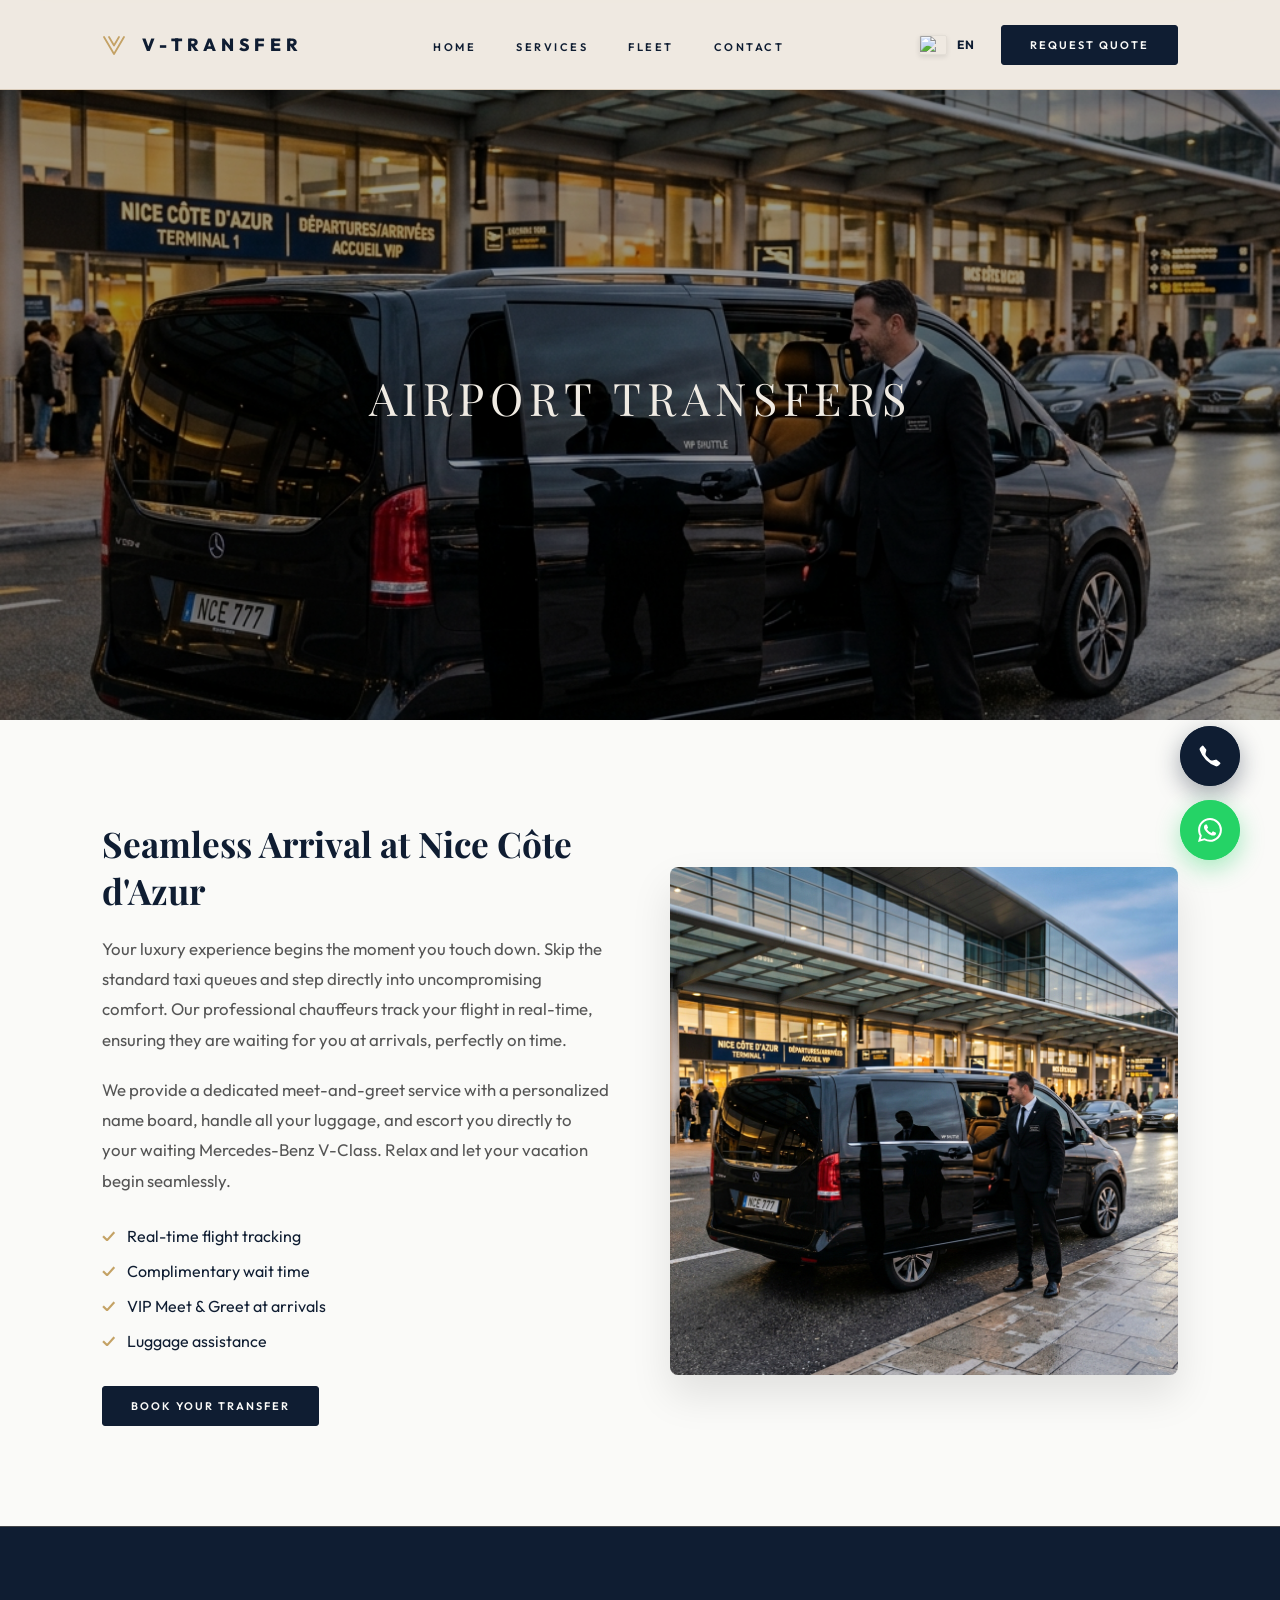
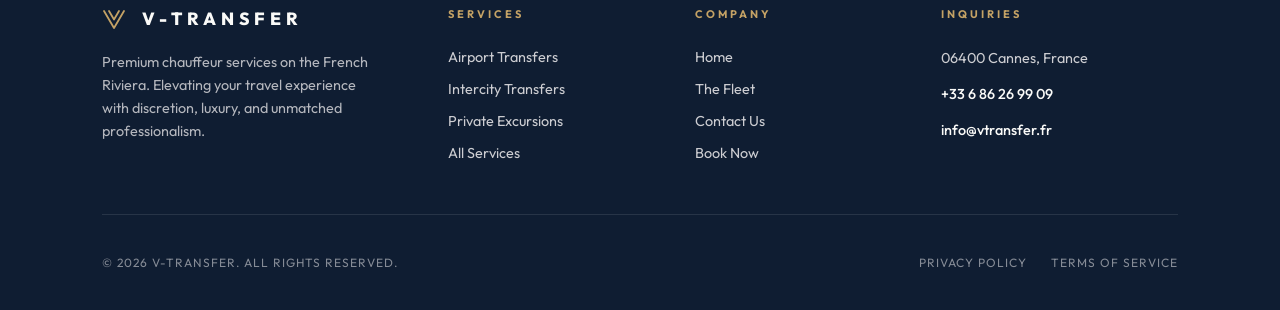
==== airport-transfers.html @ 933d46f2 "added icon" ====
<!DOCTYPE html>
<html lang="en">
<head>
  <meta charset="UTF-8">
  <meta name="viewport" content="width=device-width, initial-scale=1.0">
  <title>Transfert Aéroport Nice (NCE) | Luxury Airport Transfer – V-Transfer</title>
  <meta name="description" content="Premium airport transfer service from Nice Côte d'Azur Airport (NCE). Private chauffeur to Cannes, Monaco, Saint-Tropez, Théoule-sur-Mer. Mercedes-Benz fleet, meet & greet included.">
  <meta name="keywords" content="private chauffeur French Riviera, luxury airport transfer Nice NCE, VIP transfer Cannes, VTC Cote d'Azur, chauffeur privé Monaco, black car service Saint-Tropez, hire driver France, Nice airport taxi alternative, premium minivan transfer, Mercedes V-Class hire, E-Class chauffeur, private driver Eze, Antibes transport, Courchevel winter transfer, voyage d'affaires VTC, transfert aéroport prestige, chauffeur de direction Cap Ferrat, Russian speaking driver Nice, русскоговорящий водитель Ницца, трансфер Ницца Монако Канны, заказать трансфер лазурный берег, VIP такси">
  <link rel="canonical" href="https://www.vtransfer.fr/airport-transfers.html">
  <meta property="og:title" content="Transfert Aéroport Nice (NCE) | Luxury Airport Transfer – V-Transfer">
  <meta property="og:description" content="Premium private chauffeur from Nice Airport to Cannes, Monaco, Saint-Tropez. Meet & greet, real-time flight tracking.">
  <meta property="og:url" content="https://www.vtransfer.fr/airport-transfers.html">
  <meta property="og:type" content="website">
  <link href="https://fonts.googleapis.com/css2?family=Playfair+Display:wght@400;600&display=swap" rel="stylesheet">
  <link rel="stylesheet" href="style.css">
</head>
<body>

<header class="mainHeader">
  <a href="index.html" class="logo-link">
    <div class="logo">
            <svg class="logo-icon" width="24" height="24" viewBox="0 0 24 24" fill="none" stroke="currentColor" stroke-width="1.8" stroke-linecap="round" stroke-linejoin="round" style="margin-right: 6px;">
                <path d="M2 4 L12 21 L22 4"></path>
                <path d="M7 4 L12 12.5 L17 4"></path>
            </svg>
            V-TRANSFER
        </div>
  </a>
  <nav class="navBar">
    <ul>
      <li><a href="index.html" data-i18n="nav.home">Home</a></li>
      <li><a href="index.html#services" data-i18n="nav.services">Services</a></li>
      <li><a href="index.html#fleet" data-i18n="nav.fleet">Fleet</a></li>
      <li><a href="index.html#contact" data-i18n="nav.contact">Contact</a></li>
    </ul>
  </nav>
  <div class="requestButton">
      <div class="lang-picker">
          <div class="current-lang">
              <img src="https://flagcdn.com/w40/gb.png" class="flag-icon" id="current-flag" alt="Flag">
              <span class="current-lang-text">EN</span>
          </div>
          <div class="lang-dropdown">
              <a href="#" class="lang-option" data-lang="en">
                  <img src="https://flagcdn.com/w40/gb.png" class="flag-icon" alt="English"> English
              </a>
              <a href="#" class="lang-option" data-lang="fr">
                  <img src="https://flagcdn.com/w40/fr.png" class="flag-icon" alt="Français"> Français
              </a>
              <a href="#" class="lang-option" data-lang="ru">
                  <img src="https://flagcdn.com/w40/ru.png" class="flag-icon" alt="Русский"> Русский
              </a>
          </div>
      </div>
    <a href="request.html" class="btn-request" data-i18n="nav.request_quote">Request Call</a>
  </div>

    <!-- Hamburger Button -->
    <button class="hamburger" id="hamburger-btn" aria-label="Open menu" aria-expanded="false">
        <span></span>
        <span></span>
        <span></span>
    </button>
</header>
<!-- Mobile Navigation Overlay -->
<div class="mobile-nav-overlay" id="mobile-nav-overlay"></div>

<!-- Mobile Menu Panel -->
<div class="mobile-menu" id="mobile-menu">
    <ul>
        <li><a href="index.html" class="mobile-menu-close-on-click" data-i18n="nav.home">Home</a></li>
        <li><a href="index.html#services" class="mobile-menu-close-on-click" data-i18n="nav.services">Services</a></li>
        <li><a href="index.html#fleet" class="mobile-menu-close-on-click" data-i18n="nav.fleet">Fleet</a></li>
        <li><a href="index.html#contact" class="mobile-menu-close-on-click" data-i18n="nav.contact">Contact</a></li>
    </ul>
    <div class="mobile-menu-footer">
        <a href="request.html" class="btn-request mobile-menu-close-on-click" data-i18n="nav.request_quote">Request Quote</a>
        <div class="mobile-lang-switcher">
            <a href="#" class="mobile-lang-btn" data-lang="en">
                <img src="https://flagcdn.com/w40/gb.png" alt="EN"> EN
            </a>
            <a href="#" class="mobile-lang-btn" data-lang="fr">
                <img src="https://flagcdn.com/w40/fr.png" alt="FR"> FR
            </a>
            <a href="#" class="mobile-lang-btn" data-lang="ru">
                <img src="https://flagcdn.com/w40/ru.png" alt="RU"> RU
            </a>
        </div>
    </div>
</div>


<main>
  <section class="service-detail-hero hero-airport">
    <div class="heroContent">
      <h1 data-i18n="airport.title">Airport Transfers</h1>
    </div>
  </section>

  <section class="service-info-section">
    <div class="service-info-text">
      <h2 data-i18n="airport.h2">Seamless Arrival at Nice Côte d'Azur</h2>
      <p data-i18n="airport.p1">Your luxury experience begins the moment you touch down. Skip the standard taxi queues and step directly into uncompromising comfort. Our professional chauffeurs track your flight in real-time, ensuring they are waiting for you at arrivals, perfectly on time.</p>
      <p data-i18n="airport.p2">We provide a dedicated meet-and-greet service with a personalized name board, handle all your luggage, and escort you directly to your waiting Mercedes-Benz V-Class. Relax and let your vacation begin seamlessly.</p>
      
      <ul class="service-info-features">
        <li data-i18n="airport.f1">Real-time flight tracking</li>
        <li data-i18n="airport.f2">Complimentary wait time</li>
        <li data-i18n="airport.f3">VIP Meet & Greet at arrivals</li>
        <li data-i18n="airport.f4">Luggage assistance</li>
      </ul>
      <br>
      <a href="request.html" class="btn-request" data-i18n="airport.btn">Book Your Transfer</a>
    </div>
    <div class="service-info-image">
      <img src="images/airport_transfer.png" alt="VIP Airport Transfer Service">
    </div>
  </section>
</main>

<footer class="global-footer">
    <div class="footer-container">
        <div class="footer-brand">
            <div class="logo">
            <svg class="logo-icon" width="24" height="24" viewBox="0 0 24 24" fill="none" stroke="currentColor" stroke-width="1.8" stroke-linecap="round" stroke-linejoin="round" style="margin-right: 6px;">
                <path d="M2 4 L12 21 L22 4"></path>
                <path d="M7 4 L12 12.5 L17 4"></path>
            </svg>
            V-TRANSFER
        </div>
            <p data-i18n="footer.brand_desc">Premium chauffeur services on the French Riviera. Elevating your travel experience with discretion, luxury, and unmatched professionalism.</p>
        </div>

        <div class="footer-links">
            <h4 class="footer-heading" data-i18n="footer.services">Services</h4>
            <ul>
                <li><a href="airport-transfers.html" data-i18n="footer.airport_transfers">Airport Transfers</a></li>
                <li><a href="intercity-transfers.html" data-i18n="footer.intercity_transfers">Intercity Transfers</a></li>
                <li><a href="private-excursions.html" data-i18n="footer.private_excursions">Private Excursions</a></li>
                <li><a href="services.html" data-i18n="footer.all_services">All Services</a></li>
            </ul>
        </div>

        <div class="footer-links">
            <h4 class="footer-heading" data-i18n="footer.company">Company</h4>
            <ul>
                <li><a href="index.html" data-i18n="nav.home">Home</a></li>
                <li><a href="index.html#fleet" data-i18n="footer.the_fleet">The Fleet</a></li>
                <li><a href="contact.html" data-i18n="footer.contact_us">Contact Us</a></li>
                <li><a href="request.html" data-i18n="footer.book_now">Book Now</a></li>
            </ul>
        </div>

        <div class="footer-contact-info">
            <h4 class="footer-heading" data-i18n="footer.inquiries">Inquiries</h4>
            <p>06400 Cannes, France</p>
            <p><a href="tel:+33686269909">+33 6 86 26 99 09</a></p>
            <p><a href="mailto:info@vtransfer.fr">info@vtransfer.fr</a></p>
        </div>
    </div>

    <div class="footer-bottom">
        <div class="copyright">
            &copy; 2026 V-TRANSFER. <span data-i18n="footer.rights">All rights reserved.</span>
        </div>
        <div class="legal-links">
            <a href="privacy.html" data-i18n="footer.privacy">Privacy Policy</a>
            <a href="terms.html" data-i18n="footer.terms">Terms of Service</a>
        </div>
    </div>
</footer>

<script src="translations.js"></script>
<script src="i18n.js"></script>

<!-- Floating buttons group -->
<div class="float-btn-group">
    <a href="tel:+33686269909" class="call-float float-btn" aria-label="Call Now">
        <span class="float-btn-icon">
            <svg xmlns="http://www.w3.org/2000/svg" viewBox="0 0 16 16" width="26" height="26" fill="white"><path d="M3.654 1.328a.678.678 0 0 0-1.015-.063L1.605 2.3c-.483.484-.661 1.169-.45 1.77a17.6 17.6 0 0 0 4.168 6.608 17.6 17.6 0 0 0 6.608 4.168c.601.211 1.286.033 1.77-.45l1.034-1.034a.678.678 0 0 0-.063-1.015l-2.307-1.794a.68.68 0 0 0-.58-.122l-2.19.547a1.75 1.75 0 0 1-1.657-.459L5.482 8.062a1.75 1.75 0 0 1-.46-1.657l.548-2.19a.68.68 0 0 0-.122-.58z"/></svg>
        </span>
        <span class="float-btn-label">Call Now</span>
    </a>
    <a href="https://wa.me/33686269909?text=Hello,%20I'm%20interested%20in%20a%20transfer." class="whatsapp-float float-btn" target="_blank" rel="noopener noreferrer">
        <span class="float-btn-icon">
            <svg xmlns="http://www.w3.org/2000/svg" viewBox="0 0 16 16" class="whatsapp-icon" style="fill: #ffffff; stroke: none !important; border: none !important;">
                <path d="M13.601 2.326A7.85 7.85 0 0 0 7.994 0C3.627 0 .068 3.558.064 7.926c0 1.399.366 2.76 1.057 3.965L0 16l4.204-1.102a7.9 7.9 0 0 0 3.79.965h.004c4.368 0 7.926-3.558 7.93-7.93A7.9 7.9 0 0 0 13.6 2.326zM7.994 14.521a6.6 6.6 0 0 1-3.356-.92l-.24-.144-2.494.654.666-2.433-.156-.251a6.56 6.56 0 0 1-1.007-3.505c0-3.626 2.957-6.584 6.591-6.584a6.56 6.56 0 0 1 4.66 1.931 6.56 6.56 0 0 1 1.928 4.66c-.004 3.639-2.961 6.592-6.592 6.592m3.615-4.934c-.197-.099-1.17-.578-1.353-.646-.182-.065-.315-.099-.445.099-.133.197-.513.646-.627.775-.114.133-.232.148-.43.05-.197-.1-.836-.308-1.592-.985-.59-.525-.985-1.175-1.103-1.372-.114-.198-.011-.304.088-.403.087-.088.197-.232.296-.346.1-.114.133-.198.198-.33.065-.134.034-.248-.015-.347-.05-.099-.445-1.076-.612-1.47-.16-.389-.323-.335-.445-.34-.114-.007-.247-.007-.38-.007a.73.73 0 0 0-.529.247c-.182.198-.691.677-.691 1.654s.71 1.916.81 2.049c.098.133 1.394 2.132 3.383 2.992.47.205.84.326 1.129.418.475.152.904.129 1.246.08.38-.058 1.171-.48 1.338-.943.164-.464.164-.86.114-.943-.049-.084-.182-.133-.38-.232"/>
            </svg>
        </span>
        <span class="float-btn-label">WhatsApp</span>
    </a>
</div>

<script src="burger.js"></script>
</body>
</html>
---- style.css ----
@import url('https://fonts.googleapis.com/css2?family=Outfit:wght@300;400;500;600;700&display=swap');

:root {
    --riviera-white: #FAFAF8;
    --sea-navy: #0F1D32;
    --champagne-bronze: #C4A265;
    --yacht-cream: #F0EBE3;
    --soft-gray: #6B7280;
    --transition-premium: 0.8s cubic-bezier(0.165, 0.84, 0.44, 1);
    --transition-fast: 0.3s ease;
}

* {
    box-sizing: border-box;
    margin: 0;
    padding: 0;
}

body {
    font-family: 'Outfit', -apple-system, BlinkMacSystemFont, 'Segoe UI', sans-serif;
    background-color: var(--riviera-white);
    color: var(--sea-navy);
    -webkit-font-smoothing: antialiased;
    -moz-osx-font-smoothing: grayscale;
}

/* --- HEADER & NAVBAR --- */
.mainHeader {
    display: flex;
    justify-content: space-between;
    align-items: center;
    padding: 0 8%;
    height: 90px;
    background-color: rgba(239, 233, 224, 0.97);
    backdrop-filter: blur(12px);
    -webkit-backdrop-filter: blur(12px);

    position: sticky;
    top: 0;
    z-index: 1001;
    box-shadow: 0 10px 30px rgba(0, 0, 0, 0.05);
    border-bottom: 1px solid rgba(188, 163, 127, 0.4);
    transition: box-shadow 0.3s ease;
}

.logo-link {
    text-decoration: none;
    transition: var(--transition-premium);
}

.logo {
    display: flex;
    align-items: center;
    gap: 10px;
    font-size: 1.1rem;
    font-weight: 800;
    color: var(--sea-navy);
    letter-spacing: 5px;
    text-transform: uppercase;
    transition: all 0.3s ease;
}

.logo-icon {
    color: var(--champagne-bronze);
    transition: transform 0.4s cubic-bezier(0.165, 0.84, 0.44, 1);
}

.logo-link:hover .logo {
    color: var(--champagne-bronze);
    cursor: pointer;
}

.logo-link:hover .logo-icon {
    transform: scale(1.1) rotate(5deg);
}

.logo-link:active .logo {
    transform: scale(0.98);
}

.navBar ul {
    display: flex;
    list-style: none;
    gap: 40px;
}

.navBar a {
    text-decoration: none;
    color: var(--sea-navy);
    font-size: 11px;
    font-weight: 600;
    text-transform: uppercase;
    letter-spacing: 2.5px;
    position: relative;
    padding-bottom: 5px;
    transition: color 0.3s ease;
}

.navBar a::after {
    content: '';
    position: absolute;
    width: 0;
    height: 1px;
    bottom: 0;
    left: 0;
    background-color: var(--champagne-bronze);
    transition: width 0.4s cubic-bezier(0.165, 0.84, 0.44, 1);
}

.navBar a:hover::after,
.navBar a.active::after {
    width: 100%;
}

.navBar a:hover,
.navBar a.active {
    color: var(--champagne-bronze);
}

.requestButton {
    display: flex;
    align-items: center;
    gap: 20px;
}

/* --- LANGUAGE PICKER --- */
.lang-picker {
    position: relative;
    cursor: pointer;
    display: flex;
    align-items: center;
    padding: 0 5px;
    height: 100%;
}

.current-lang {
    display: flex;
    align-items: center;
    gap: 10px;
    font-size: 12px;
    font-weight: 700;
    letter-spacing: 1.5px;
    color: var(--sea-navy);
    text-transform: uppercase;
}

.flag-icon {
    width: 28px;
    height: 20px;
    border-radius: 2px;
    object-fit: cover;
    box-shadow: 0 2px 5px rgba(0,0,0,0.1);
    border: 1px solid rgba(0,0,0,0.05);
}

.lang-dropdown {
    position: absolute;
    top: 100%;
    left: 50%;
    transform: translateX(-50%) translateY(10px);
    background-color: var(--riviera-white);
    border: 1px solid rgba(188, 163, 127, 0.2);
    box-shadow: 0 15px 35px rgba(0,0,0,0.1);
    border-radius: 4px;
    padding: 8px 0;
    opacity: 0;
    visibility: hidden;
    transition: all 0.4s cubic-bezier(0.165, 0.84, 0.44, 1);
    min-width: 120px;
    z-index: 1000;
}

.lang-picker:hover .lang-dropdown {
    opacity: 1;
    visibility: visible;
    transform: translateX(-50%) translateY(0);
}

.lang-option {
    display: flex !important;
    align-items: center !important;
    gap: 10px !important;
    padding: 10px 20px !important;
    color: var(--sea-navy) !important;
    font-size: 11px !important;
    font-weight: 600 !important;
    text-decoration: none;
    letter-spacing: 1px;
    transition: all 0.3s ease;
    text-align: left !important;
}

.lang-option::after {
    display: none !important;
}

.lang-option:hover {
    background-color: rgba(188, 163, 127, 0.1);
    color: var(--champagne-bronze) !important;
}

.lang-option.active {
    color: var(--champagne-bronze) !important;
    background-color: rgba(188, 163, 127, 0.05);
}

/* --- BUTTONS --- */
.btn-request {
    display: inline-block;
    background-color: var(--sea-navy);
    color: var(--riviera-white);
    padding: 12px 28px;
    text-decoration: none;
    font-size: 11px;
    letter-spacing: 2px;
    text-transform: uppercase;
    font-weight: 600;
    border: 1px solid var(--sea-navy);
    position: relative;
    z-index: 1;
    transition: all 0.4s ease;
    border-radius: 3px;
}

.btn-request:hover {
    background-color: var(--champagne-bronze);
    border-color: var(--champagne-bronze);
    color: #FFFFFF;
    transform: translateY(-2px);
    box-shadow: 0 8px 20px rgba(188, 163, 127, 0.25);
}

/* --- HERO SECTION --- */
.heroSection {
    position: relative;
    height: 85vh;
    display: flex;
    justify-content: center;
    align-items: center;
    overflow: hidden;
    background-color: #000;
}

.heroSection::before {
    content: "";
    position: absolute;
    top: 0; left: 0; right: 0; bottom: 0;
    background: linear-gradient(rgba(22, 34, 56, 0.4), rgba(0, 0, 0, 0.4)), url('images/s-class.webp');
    background-size: cover;
    background-position: center;
    transform: scale(1.05); /* Slight scale to allow hover shrink/grow */
    z-index: 1;
    transition: transform var(--transition-premium);
}

.heroSection:hover::before {
    filter: blur(0px);
    transform: scale(1.01);
}

.heroContent {
    position: relative;
    z-index: 2;
    color: white;
    text-align: center;
}

.heroContent h1 {
    font-family: 'Playfair Display', serif;
    font-size: 3.2rem;
    font-weight: 400;
    letter-spacing: 8px;
    text-transform: uppercase;
    margin-bottom: 20px;
    color: var(--yacht-cream);
    text-shadow: 0 4px 20px rgba(0, 0, 0, 0.4);
}

.heroContent p {
    font-size: 13px;
    letter-spacing: 6px;
    text-transform: uppercase;
    margin-bottom: 40px;
    color: rgba(255, 255, 255, 0.9);
    text-shadow: 0 2px 10px rgba(0, 0, 0, 0.3);
}

.cta-button {
    background-color: rgba(255, 255, 255, 0.1);
    backdrop-filter: blur(10px);
    -webkit-backdrop-filter: blur(10px);
    color: white;
    padding: 18px 50px;
    font-size: 12px;
    font-weight: 600;
    text-transform: uppercase;
    letter-spacing: 3px;
    border: 1px solid rgba(255, 255, 255, 0.4);
    border-radius: 3px;
    cursor: pointer;
    transition: all 0.4s ease;
}

.cta-button:hover {
    background-color: var(--champagne-bronze);
    border-color: var(--champagne-bronze);
    color: #FFFFFF;
    transform: translateY(-3px);
    backdrop-filter: blur(0px);
    box-shadow: 0 10px 25px rgba(0, 0, 0, 0.2);
}

/* --- WHY CHOOSE US (CARDS) --- */
.why-choose-us {
    max-width: 1200px;
    margin: 90px auto;
    padding: 0 20px;
}

.features-container {
    display: flex;
    justify-content: space-between;
    gap: 35px;
}

.feature-card {
    background-color: #ffffff;
    border-radius: 6px;
    overflow: hidden;
    box-shadow: 0 15px 35px rgba(0, 0, 0, 0.04);
    flex: 1;
    transition: transform 0.4s ease, box-shadow 0.4s ease;
}

.feature-card:hover {
    transform: translateY(-8px);
    box-shadow: 0 20px 40px rgba(0, 0, 0, 0.08);
}

.feature-image {
    width: 100%;
    height: 260px;
    object-fit: cover;
    display: block;
}

.feature-content {
    padding: 35px 30px;
}

.feature-content h3 {
    /* Reverted to strict minimal sans-serif */
    font-size: 1.3rem;
    font-weight: 700;
    color: var(--sea-navy);
    margin-bottom: 8px;
}

.feature-content h4 {
    /* Reverted to a simple, quiet italic */
    font-size: 0.95rem;
    font-weight: 400;
    color: var(--champagne-bronze);
    margin-bottom: 18px;
    font-style: italic;
}

.feature-content p {
    font-size: 0.95rem;
    line-height: 1.7;
    color: #555;
}

/* --- RIVIERA CONCIERGE BANNER --- */
.cta-banner {
    background-color: var(--sea-navy);
    color: #fff;
    padding: 110px 20px;
    text-align: center;
    border-top: 2px solid var(--champagne-bronze);
}

.cta-content {
    max-width: 800px;
    margin: 0 auto;
}

.cta-content h2 {
    font-family: 'Playfair Display', serif; /* Kept serif ONLY for this banner */
    font-size: 2.8rem;
    font-weight: 400;
    letter-spacing: 2px;
    margin-bottom: 20px;
    color: var(--yacht-cream);
}

.cta-content p {
    font-size: 1.1rem;
    line-height: 1.8;
    color: rgba(239, 233, 224, 0.7);
    margin-bottom: 45px;
}

.banner-btn {
    display: inline-block;
    background-color: transparent;
    color: var(--yacht-cream);
    padding: 16px 45px;
    font-size: 12px;
    font-weight: 600;
    text-transform: uppercase;
    letter-spacing: 3px;
    border: 1px solid var(--champagne-bronze);
    border-radius: 3px;
    cursor: pointer;
    text-decoration: none;
    transition: all var(--transition-premium);
}

.banner-btn:hover {
    background-color: var(--champagne-bronze);
    color: #FFFFFF;
    transform: translateY(-3px);
    box-shadow: 0 10px 25px rgba(0,0,0,0.4);
}

/* --- HAMBURGER BUTTON --- */
.hamburger {
    display: none;
    flex-direction: column;
    justify-content: center;
    align-items: center;
    width: 44px;
    height: 44px;
    cursor: pointer;
    background: none;
    border: none;
    padding: 8px;
    gap: 5px;
    border-radius: 4px;
    transition: background 0.2s ease;
    z-index: 1001;
    flex-shrink: 0;
}

.hamburger:hover {
    background: rgba(188, 163, 127, 0.1);
}

.hamburger span {
    display: block;
    width: 22px;
    height: 2px;
    background-color: var(--sea-navy);
    border-radius: 2px;
    transition: all 0.35s cubic-bezier(0.165, 0.84, 0.44, 1);
    transform-origin: center;
}

/* Animated X when open */
.hamburger.open span:nth-child(1) {
    transform: translateY(7px) rotate(45deg);
}
.hamburger.open span:nth-child(2) {
    opacity: 0;
    transform: scaleX(0);
}
.hamburger.open span:nth-child(3) {
    transform: translateY(-7px) rotate(-45deg);
}

/* --- MOBILE NAV OVERLAY --- */
.mobile-nav-overlay {
    display: none;
    position: fixed;
    inset: 0;
    background: rgba(22, 34, 56, 0.45);
    backdrop-filter: blur(2px);
    z-index: 999;
    opacity: 0;
    transition: opacity 0.3s ease;
}
.mobile-nav-overlay.open {
    opacity: 1;
}

/* --- MOBILE MENU PANEL --- */
.mobile-menu {
    position: fixed;
    top: 0;
    left: 0;
    right: 0;
    background: rgba(239, 233, 224, 0.98);
    backdrop-filter: blur(20px);
    -webkit-backdrop-filter: blur(20px);
    z-index: 1000;
    padding: 100px 8% 50px;
    transform: translateY(-100%);
    transition: transform 0.45s cubic-bezier(0.165, 0.84, 0.44, 1);
    box-shadow: 0 20px 50px rgba(0,0,0,0.12);
    border-bottom: 1px solid rgba(188, 163, 127, 0.4);
}

.mobile-menu.open {
    transform: translateY(0);
}

.mobile-menu ul {
    list-style: none;
    display: flex;
    flex-direction: column;
    gap: 0;
    margin-bottom: 40px;
}

.mobile-menu ul li a {
    display: block;
    padding: 16px 0;
    font-size: 13px;
    font-weight: 700;
    color: var(--sea-navy);
    text-decoration: none;
    letter-spacing: 3px;
    text-transform: uppercase;
    border-bottom: 1px solid rgba(188, 163, 127, 0.2);
    transition: color 0.3s ease, padding-left 0.3s ease;
}

.mobile-menu ul li:first-child a {
    border-top: 1px solid rgba(188, 163, 127, 0.2);
}

.mobile-menu ul li a:hover {
    color: var(--champagne-bronze);
    padding-left: 8px;
}

.mobile-menu-footer {
    display: flex;
    flex-direction: column;
    gap: 20px;
    align-items: flex-start;
}

.mobile-menu-footer .btn-request {
    width: 100%;
    text-align: center;
    padding: 16px 28px;
    font-size: 12px;
}

.mobile-lang-switcher {
    display: flex;
    gap: 8px;
    align-items: center;
}

.mobile-lang-btn {
    display: flex;
    align-items: center;
    gap: 8px;
    padding: 8px 14px;
    border: 1px solid rgba(188, 163, 127, 0.3);
    border-radius: 3px;
    background: transparent;
    cursor: pointer;
    font-size: 11px;
    font-weight: 700;
    letter-spacing: 1.5px;
    color: var(--sea-navy);
    text-transform: uppercase;
    transition: all 0.3s ease;
    text-decoration: none;
}

.mobile-lang-btn:hover,
.mobile-lang-btn.active {
    background: var(--sea-navy);
    color: var(--riviera-white);
    border-color: var(--sea-navy);
}

.mobile-lang-btn img {
    width: 20px;
    height: 14px;
    border-radius: 2px;
    object-fit: cover;
}

/* --- MOBILE RESPONSIVENESS --- */
@media (max-width: 900px) {
    .mainHeader {
        flex-direction: row;
        justify-content: space-between;
        height: 72px;
        padding: 0 5%;
        gap: 0;
        position: sticky;
        top: 0;
        z-index: 1001;
    }

    .navBar {
        display: none;
    }

    .requestButton {
        display: none;
    }

    .hamburger {
        display: flex;
    }

    .mobile-nav-overlay {
        display: block;
    }

    .features-container {
        flex-direction: column;
    }

    .heroSection {
        height: 70vh;
    }

    .heroContent h1 {
        font-size: 2rem;
        letter-spacing: 4px;
        margin-bottom: 12px;
    }

    .heroContent p {
        font-size: 11px;
        letter-spacing: 3px;
    }

    .service-info-section {
        grid-template-columns: 1fr;
        padding: 50px 5%;
        gap: 30px;
    }

    .service-info-image {
        order: -1;
    }
    
    .fleet-section {
        padding: 60px 5%;
    }

    .fleet-grid {
        grid-template-columns: 1fr;
    }

    .why-choose-us {
        margin: 50px auto;
        padding: 0 15px;
    }

    .services-hero {
        padding: 80px 5% 40px;
    }
    
    .services-grid {
        grid-template-columns: 1fr;
        margin: 40px auto 60px;
    }
    
    .cta-banner {
        padding: 60px 5%;
    }

    .cta-content {
        max-width: 100%;
    }

    .service-detail-hero {
        height: 45vh;
        min-height: 260px;
    }
}

@media (max-width: 480px) {
    .heroContent h1 {
        font-size: 1.6rem;
        letter-spacing: 3px;
    }

    .mobile-menu {
        padding: 90px 6% 50px;
    }
}



/* --- REQUEST PAGE STYLES --- */
.request-container {
    max-width: 800px;
    margin: 80px auto;
    padding: 60px;
    background: #fff;
    border-radius: 8px;
    box-shadow: 0 20px 50px rgba(0,0,0,0.05);
    border: 1px solid rgba(188, 163, 127, 0.2);
}

.request-container h1 {
    font-family: 'Playfair Display', serif;
    font-size: 2.8rem;
    color: var(--sea-navy);
    margin-bottom: 10px;
    text-align: center;
}

.request-container p {
    text-align: center;
    color: #666;
    margin-bottom: 40px;
    letter-spacing: 1px;
}

.booking-form {
    display: grid;
    grid-template-columns: 1fr 1fr;
    gap: 25px;
}

.form-group {
    display: flex;
    flex-direction: column;
}

.form-group.full-width {
    grid-column: span 2;
}

.form-group label {
    font-size: 11px;
    text-transform: uppercase;
    letter-spacing: 2px;
    font-weight: 700;
    margin-bottom: 8px;
    color: var(--champagne-bronze);
}

.form-group input {
    padding: 15px;
    border: 1px solid #ddd;
    background-color: var(--riviera-white);
    border-radius: 4px;
    font-family: inherit;
    transition: border-color 0.3s ease;
}

.form-group input:focus {
    outline: none;
    border-color: var(--champagne-bronze);
}

.btn-submit {
    grid-column: span 2;
    background-color: var(--sea-navy);
    color: white;
    padding: 18px;
    border: none;
    text-transform: uppercase;
    letter-spacing: 3px;
    font-weight: 600;
    cursor: pointer;
    transition: all 0.4s ease;
    margin-top: 10px;
}

.btn-submit:hover {
    background-color: var(--champagne-bronze);
    transform: translateY(-2px);
}

@media (max-width: 768px) {
    .booking-form { grid-template-columns: 1fr; }
    .form-group.full-width { grid-column: span 1; }
    .btn-submit { grid-column: span 1; }
    .request-container { padding: 30px; margin: 40px 20px; }
}

/* --- FOOTER STYLES --- */
.global-footer {
    background-color: var(--sea-navy);
    color: var(--riviera-white);
    padding: 80px 8% 40px;
    border-top: 1px solid rgba(188, 163, 127, 0.3);
}

.footer-container {
    display: grid;
    grid-template-columns: 1.5fr 1fr 1fr 1.2fr;
    gap: 50px;
    margin-bottom: 40px;
    align-items: stretch;
}

.footer-brand .logo {
    color: var(--riviera-white);
    margin-bottom: 20px;
    display: flex;
}

.footer-brand p {
    font-size: 0.9rem;
    line-height: 1.6;
    color: rgba(252, 250, 250, 0.7);
    max-width: 280px;
}

.footer-heading {
    font-size: 11px;
    text-transform: uppercase;
    letter-spacing: 3px;
    color: var(--champagne-bronze);
    margin-bottom: 25px;
    font-weight: 700;
}

.footer-links ul {
    list-style: none;
}

.footer-links ul li {
    margin-bottom: 12px;
}

.footer-links ul li a {
    color: rgba(252, 250, 250, 0.8);
    text-decoration: none;
    font-size: 0.9rem;
    transition: color 0.3s ease;
}

.footer-links ul li a:hover {
    color: var(--champagne-bronze);
}

.footer-contact-info p {
    font-size: 0.9rem;
    line-height: 1.8;
    color: rgba(252, 250, 250, 0.8);
    margin-bottom: 10px;
}

.footer-contact-info a {
    color: var(--riviera-white);
    text-decoration: none;
    font-weight: 500;
}

.footer-bottom {
    padding-top: 40px;
    border-top: 1px solid rgba(252, 250, 250, 0.1);
    display: flex;
    justify-content: space-between;
    align-items: center;
    font-size: 0.75rem;
    color: rgba(252, 250, 250, 0.5);
    letter-spacing: 1px;
    text-transform: uppercase;
}

.legal-links a {
    color: rgba(252, 250, 250, 0.5);
    text-decoration: none;
    margin-left: 20px;
    transition: color 0.3s ease;
}

.legal-links a:hover {
    color: var(--champagne-bronze);
}

/* Responsive Footer */
@media (max-width: 1024px) {
    .footer-container {
        grid-template-columns: 1fr 1fr;
    }
}

@media (max-width: 600px) {
    .footer-container {
        grid-template-columns: 1fr;
        gap: 40px;
    }
    .footer-bottom {
        flex-direction: column;
        gap: 20px;
        text-align: center;
    }
    .legal-links a {
        margin: 0 10px;
    }
}

/* --- SERVICES PAGE SPECIFIC --- */

.services-hero {
    padding: 100px 8% 60px;
    text-align: center;
    background-color: var(--yacht-cream);
}

.services-hero h1 {
    font-family: 'Playfair Display', serif;
    font-size: 3rem;
    color: var(--sea-navy);
    margin-bottom: 20px;
}

.service-subtitle {
    letter-spacing: 3px;
    text-transform: uppercase;
    font-size: 11px;
    color: var(--champagne-bronze);
    font-weight: 700;
}

.services-grid {
    max-width: 1200px;
    margin: 60px auto 100px;
    padding: 0 20px;
    display: grid;
    grid-template-columns: repeat(auto-fit, minmax(300px, 1fr));
    gap: 40px;
}

.service-type-card {
    background: #fff;
    padding: 40px;
    border-radius: 4px;
    border-bottom: 3px solid var(--champagne-bronze);
    box-shadow: 0 10px 30px rgba(0,0,0,0.05);
    transition: transform 0.3s ease;
}

.service-type-card:hover {
    transform: translateY(-5px);
}

.service-type-card h3 {
    font-size: 1.2rem;
    letter-spacing: 2px;
    text-transform: uppercase;
    margin-bottom: 15px;
    color: var(--sea-navy);
}

.service-type-card p {
    font-size: 0.95rem;
    color: #666;
    line-height: 1.6;
    margin-bottom: 25px;
}

.service-type-card .banner-btn {
    color: var(--sea-navy);
    border-color: var(--sea-navy);
    padding: 12px 25px;
    font-size: 10px;
}
.service-type-card .banner-btn:hover {
    color: #fff;
}

/* --- FLEET SECTION --- */
.fleet-section {
    padding: 100px 8%;
    background-color: var(--yacht-cream);
    text-align: center;
}

.fleet-section h2 {
    font-family: 'Playfair Display', serif;
    font-size: 2.6rem;
    color: var(--sea-navy);
    margin-bottom: 15px;
    letter-spacing: 4px;
    text-transform: uppercase;
}

.fleet-section > p {
    color: #666;
    font-size: 1.1rem;
    max-width: 600px;
    margin: 0 auto 60px;
}

.fleet-grid {
    display: grid;
    grid-template-columns: repeat(3, 1fr);
    gap: 40px;
}

.fleet-card {
    background: #fff;
    border-radius: 6px;
    overflow: hidden;
    box-shadow: 0 15px 40px rgba(0,0,0,0.06);
    text-align: left;
    transition: transform var(--transition-premium);
}

.fleet-card:hover {
    transform: translateY(-8px);
}

.fleet-image {
    width: 100%;
    height: 250px;
    object-fit: cover;
}

.fleet-card-content {
    padding: 30px;
}

.fleet-card h3 {
    font-size: 1.3rem;
    color: var(--sea-navy);
    margin-bottom: 10px;
    text-transform: uppercase;
    letter-spacing: 2px;
}

.fleet-card p {
    font-size: 0.95rem;
    color: #555;
    line-height: 1.6;
    margin-bottom: 25px;
}

.fleet-card .banner-btn {
    color: var(--sea-navy);
    border-color: var(--sea-navy);
    padding: 10px 20px;
    font-size: 10px;
}

.fleet-card .banner-btn:hover {
    color: #fff;
    background-color: var(--champagne-bronze);
    border-color: var(--champagne-bronze);
}

@media (max-width: 900px) {
    .fleet-grid {
        grid-template-columns: 1fr;
    }
}

/* --- PREMIUM SERVICE PAGES --- */
.service-detail-hero {
    position: relative;
    height: 70vh;
    display: flex;
    align-items: center;
    justify-content: center;
    background-color: #000;
    overflow: hidden;
}

.service-detail-hero::before {
    content: "";
    position: absolute;
    top: 0; left: 0; right: 0; bottom: 0;
    background-size: cover;
    background-position: center;
    opacity: 0.6;
    z-index: 1;
}

.hero-airport::before { background-image: url('images/airport_transfer.png'); }
.hero-intercity::before { background-image: url('images/intercity_transfer.png'); }
.hero-excursion::before { background-image: url('images/private_excursion.png'); }

.service-detail-hero .heroContent {
    z-index: 2;
    text-align: center;
}

.service-detail-hero h1 {
    font-family: 'Playfair Display', serif;
    font-size: 2.8rem;
    color: var(--yacht-cream);
    letter-spacing: 6px;
    text-transform: uppercase;
    text-shadow: 0 4px 25px rgba(0,0,0,0.4);
    margin-bottom: 15px;
}

.service-info-section {
    padding: 100px 8%;
    display: grid;
    grid-template-columns: 1fr 1fr;
    gap: 60px;
    align-items: center;
}

.service-info-text h2 {
    font-family: 'Playfair Display', serif;
    font-size: 2.2rem;
    color: var(--sea-navy);
    margin-bottom: 20px;
}

.service-info-text p {
    font-size: 1.05rem;
    line-height: 1.8;
    color: #555;
    margin-bottom: 20px;
}

.service-info-features {
    list-style: none;
    margin-top: 30px;
}

.service-info-features li {
    font-size: 1rem;
    color: var(--sea-navy);
    margin-bottom: 15px;
    position: relative;
    padding-left: 25px;
}

.service-info-features li::before {
    content: "✓";
    position: absolute;
    left: 0;
    color: var(--champagne-bronze);
    font-weight: bold;
}

.service-info-image img {
    border-radius: 8px;
    width: 100%;
    box-shadow: 0 20px 40px rgba(0,0,0,0.1);
}

@media (max-width: 900px) {
    .service-info-section {
        grid-template-columns: 1fr;
    }
}

/* --- PRICING TABLE --- */

.pricing-section {
    background-color: var(--riviera-white);
    padding: 100px 8%;
}

.section-title h2 {
    font-family: 'Playfair Display', serif;
    font-size: 2.5rem;
    text-align: center;
    margin-bottom: 60px;
    color: var(--sea-navy);
}

.table-container {
    max-width: 1000px;
    margin: 0 auto;
    overflow-x: auto;
    background: #fff;
    padding: 20px;
    border-radius: 8px;
    box-shadow: 0 20px 50px rgba(0,0,0,0.03);
}

.pricing-table {
    width: 100%;
    border-collapse: collapse;
}

.pricing-table th {
    background-color: var(--sea-navy);
    color: #fff;
    text-align: left;
    padding: 18px;
    text-transform: uppercase;
    letter-spacing: 1px;
    font-size: 0.8rem;
}

.pricing-table td {
    padding: 15px 18px;
    border-bottom: 1px solid #eee;
    color: #444;
}

.text-right { text-align: right !important; }

.price-col {
    font-weight: 600;
    color: var(--sea-navy);
    text-align: right;
}

.extra-notes {
    max-width: 1000px;
    margin: 40px auto 0;
    font-size: 0.85rem;
    color: #888;
    line-height: 1.8;
}

.footer-contact {
    text-align: center;
    padding: 80px 20px;
    background: var(--sea-navy);
    color: #fff;
}

.footer-contact h3 {
    font-family: 'Playfair Display', serif;
    font-size: 2rem;
    margin-bottom: 20px;
}

.footer-contact p {
    color: var(--yacht-cream);
    opacity: 0.8;
    margin-bottom: 10px;
}

/* --- LEGAL PAGES (Terms, Privacy) --- */
.legal-hero {
    padding: 140px 8% 60px;
    text-align: center;
    background-color: var(--yacht-cream);
    border-bottom: 1px solid rgba(188, 163, 127, 0.2);
}

.legal-hero h1 {
    font-family: 'Segoe UI', Arial, sans-serif;
    font-weight: 600;
    font-size: 3rem;
    color: var(--sea-navy);
    margin-bottom: 15px;
}

.legal-subtitle {
    letter-spacing: 3px;
    text-transform: uppercase;
    font-size: 11px;
    color: var(--champagne-bronze);
    font-weight: 700;
}

.legal-container {
    max-width: 800px;
    margin: -40px auto 80px;
    padding: 50px 60px;
    background: #fff;
    border-radius: 6px;
    box-shadow: 0 15px 40px rgba(0,0,0,0.06);
    position: relative;
    z-index: 2;
    border: 1px solid rgba(188, 163, 127, 0.1);
}

.legal-container h2 {
    font-family: 'Segoe UI', Arial, sans-serif;
    font-weight: 600;
    font-size: 1.5rem;
    color: var(--sea-navy);
    margin-top: 40px;
    margin-bottom: 20px;
    border-bottom: 1px solid rgba(188, 163, 127, 0.2);
    padding-bottom: 10px;
}

.legal-container p, .legal-container ul {
    font-size: 1rem;
    line-height: 1.8;
    color: #555;
    margin-bottom: 20px;
}

.legal-container ul {
    margin-left: 20px;
}

.legal-container li {
    margin-bottom: 10px;
}

@media (max-width: 768px) {
    .legal-container {
        padding: 30px;
        margin: -20px 20px 60px;
    }
    .legal-hero {
        padding: 120px 5% 50px;
    }
    .legal-hero h1 {
        font-size: 2.2rem;
    }
}

/* ===== POPULAR ROUTES SECTION (index.html) ===== */
.popular-routes-section {
    background-color: var(--riviera-white);
    padding: 90px 8%;
    text-align: center;
}

.routes-title {
    font-family: 'Playfair Display', serif;
    font-size: 2rem;
    font-weight: 400;
    color: var(--sea-navy);
    letter-spacing: 4px;
    text-transform: uppercase;
    margin-bottom: 12px;
}

.routes-subtitle {
    font-size: 12px;
    letter-spacing: 1.5px;
    color: var(--champagne-bronze);
    text-transform: uppercase;
    margin-bottom: 50px;
}

.routes-grid {
    display: grid;
    grid-template-columns: repeat(3, 1fr);
    gap: 25px;
    max-width: 1100px;
    margin: 0 auto;
}

.route-card {
    display: block;
    text-decoration: none;
    background: #fff;
    border-radius: 6px;
    border: 1px solid rgba(188, 163, 127, 0.2);
    box-shadow: 0 8px 25px rgba(0,0,0,0.04);
    transition: transform 0.4s ease, box-shadow 0.4s ease;
    text-align: left;
    overflow: hidden;
}

.route-card:hover {
    transform: translateY(-6px);
    box-shadow: 0 20px 45px rgba(0,0,0,0.09);
}

.route-card-inner {
    padding: 32px 28px;
}

.route-label {
    display: inline-block;
    font-size: 13px;
    font-weight: 700;
    letter-spacing: 2px;
    text-transform: uppercase;
    color: #fff;
    background: var(--champagne-bronze);
    padding: 6px 14px;
    border-radius: 3px;
    margin-bottom: 16px;
    line-height: 1;
}

.route-card-inner h3 {
    font-size: 1.15rem;
    font-weight: 700;
    color: var(--sea-navy);
    margin-bottom: 10px;
    line-height: 1.3;
}

.route-card-inner p {
    font-size: 0.9rem;
    color: #666;
    line-height: 1.65;
    margin-bottom: 18px;
}

.route-link {
    display: block;
    width: 100%;
    text-align: center;
    font-size: 12px;
    font-weight: 700;
    letter-spacing: 2px;
    text-transform: uppercase;
    color: var(--riviera-white);
    background-color: var(--sea-navy);
    padding: 15px 20px;
    border-radius: 6px;
    margin-top: 10px;
    transition: all 0.4s ease;
    border: 1px solid var(--sea-navy);
}

.route-card:hover .route-link {
    background-color: var(--champagne-bronze);
    border-color: var(--champagne-bronze);
    color: #fff;
    transform: translateY(-2px);
    box-shadow: 0 8px 20px rgba(188, 163, 127, 0.25);
}

@media (max-width: 900px) {
    .routes-grid {
        grid-template-columns: 1fr;
    }
    .popular-routes-section {
        padding: 60px 5%;
    }
}

/* ===== ROUTE DETAIL PAGES (nice-to-monaco, cannes-to-st-tropez) ===== */
.route-hero {
    position: relative;
    background: linear-gradient(135deg, var(--sea-navy) 0%, #0d1826 100%);
    padding: 130px 8% 90px;
    border-bottom: 3px solid var(--champagne-bronze);
}

.route-breadcrumb {
    font-size: 11px;
    letter-spacing: 1.5px;
    text-transform: uppercase;
    color: rgba(255,255,255,0.5);
    margin-bottom: 20px;
}

.route-breadcrumb a {
    color: rgba(255,255,255,0.5);
    text-decoration: none;
    transition: color 0.3s ease;
}

.route-breadcrumb a:hover {
    color: var(--champagne-bronze);
}

.route-hero-content h1 {
    font-family: 'Playfair Display', serif;
    font-size: 3rem;
    font-weight: 400;
    color: var(--yacht-cream);
    letter-spacing: 3px;
    margin-bottom: 16px;
}

.route-hero-sub {
    font-size: 13px;
    letter-spacing: 2px;
    color: rgba(239,233,224,0.7);
    text-transform: uppercase;
    margin-bottom: 35px;
}

.route-detail-section {
    max-width: 1100px;
    margin: 70px auto;
    padding: 0 8%;
}

.route-info-grid {
    display: flex;
    flex-direction: column;
    gap: 50px;
}

.route-stats {
    display: grid;
    grid-template-columns: repeat(4, 1fr);
    gap: 20px;
    background: var(--yacht-cream);
    border-radius: 8px;
    padding: 30px 40px;
    border: 1px solid rgba(188, 163, 127, 0.2);
}

.route-stat {
    display: flex;
    flex-direction: column;
    align-items: center;
    text-align: center;
    gap: 4px;
}

.stat-icon {
    font-size: 1.6rem;
    margin-bottom: 6px;
}

.route-stat strong {
    font-size: 10px;
    text-transform: uppercase;
    letter-spacing: 2px;
    color: var(--champagne-bronze);
    font-weight: 700;
}

.route-stat span {
    font-size: 0.95rem;
    color: var(--sea-navy);
    font-weight: 600;
}

.route-text h2 {
    font-family: 'Playfair Display', serif;
    font-size: 1.9rem;
    font-weight: 400;
    color: var(--sea-navy);
    margin-bottom: 20px;
}

.route-text h3 {
    font-size: 1.15rem;
    font-weight: 700;
    color: var(--sea-navy);
    margin: 30px 0 12px;
}

.route-text p {
    font-size: 1rem;
    line-height: 1.8;
    color: #555;
    margin-bottom: 16px;
}

.route-features {
    list-style: none;
    padding: 0;
    display: grid;
    grid-template-columns: 1fr 1fr;
    gap: 10px 30px;
    margin: 16px 0;
}

.route-features li {
    font-size: 0.95rem;
    color: #444;
    line-height: 1.6;
    padding-left: 18px;
    position: relative;
}

.route-features li::before {
    content: '✓';
    position: absolute;
    left: 0;
    color: var(--champagne-bronze);
    font-weight: 700;
}

@media (max-width: 900px) {
    .route-hero {
        padding: 100px 5% 60px;
    }
    .route-hero-content h1 {
        font-size: 2rem;
    }
    .route-stats {
        grid-template-columns: repeat(2, 1fr);
        padding: 20px;
    }
    .route-features {
        grid-template-columns: 1fr;
    }
    .route-detail-section {
        padding: 0 5%;
        margin: 40px auto;
    }
}

/* ===== CALL NOW BUTTON IN NAV ===== */
.btn-call-nav {
    display: inline-flex;
    align-items: center;
    gap: 8px;
    background-color: var(--sea-navy);
    color: var(--riviera-white);
    padding: 12px 28px;
    text-decoration: none;
    font-size: 11px;
    letter-spacing: 2px;
    text-transform: uppercase;
    font-weight: 600;
    border: 1px solid var(--sea-navy);
    border-radius: 3px;
    transition: all 0.4s ease;
    white-space: nowrap;
    position: relative;
    z-index: 1;
}

.btn-call-nav:hover {
    background-color: var(--champagne-bronze);
    color: #fff;
    border-color: var(--champagne-bronze);
    transform: translateY(-2px);
    box-shadow: 0 8px 20px rgba(188, 163, 127, 0.25);
}

/* ===== FLOATING BUTTON GROUP (Call + WhatsApp) ===== */
.float-btn-group {
    position: fixed;
    bottom: 40px;
    right: 40px;
    display: flex;
    flex-direction: column;
    align-items: flex-end;
    gap: 14px;
    z-index: 999;
}

.float-btn {
    display: flex;
    align-items: center;
    gap: 0;
    height: 60px;
    border-radius: 30px;
    text-decoration: none;
    overflow: hidden;
    transition: all 0.4s cubic-bezier(0.165, 0.84, 0.44, 1);
    cursor: pointer;
}

.float-btn-icon {
    width: 60px;
    height: 60px;
    min-width: 60px;
    display: flex;
    justify-content: center;
    align-items: center;
    border-radius: 50%;
    transition: border-radius 0.4s ease;
}

.float-btn-label {
    max-width: 0;
    overflow: hidden;
    white-space: nowrap;
    font-size: 12px;
    font-weight: 700;
    letter-spacing: 1.5px;
    text-transform: uppercase;
    color: #fff;
    padding: 0;
    transition: max-width 0.4s cubic-bezier(0.165, 0.84, 0.44, 1), padding 0.4s ease;
}

.float-btn:hover .float-btn-label {
    max-width: 160px;
    padding-right: 22px;
}

.float-btn:hover .float-btn-icon {
    border-radius: 30px 0 0 30px;
}

.float-btn:hover {
    transform: translateY(-3px);
}

/* Call button */
.call-float {
    background-color: var(--sea-navy);
    box-shadow: 0 8px 25px rgba(22, 34, 56, 0.4);
}

.call-float:hover {
    box-shadow: 0 14px 35px rgba(22, 34, 56, 0.55);
    background-color: var(--sea-navy);
}

.call-float .float-btn-icon {
    background-color: var(--sea-navy);
}

.call-float svg {
    width: 24px !important;
    height: 24px !important;
}

/* WhatsApp button */
.float-btn-group .whatsapp-float {
    position: static;
    width: auto;
    height: 60px;
    bottom: auto;
    right: auto;
    background-color: #25d366;
    box-shadow: 0 8px 25px rgba(37, 211, 102, 0.4);
    border-radius: 30px;
}

.float-btn-group .whatsapp-float:hover {
    box-shadow: 0 14px 35px rgba(37, 211, 102, 0.6);
    transform: translateY(-3px);
}

.float-btn-group .whatsapp-float .float-btn-icon {
    background-color: #25d366;
    width: 60px;
    height: 60px;
    min-width: 60px;
}

.float-btn-group .whatsapp-float .whatsapp-icon {
    width: 24px !important;
    height: 24px !important;
}

@media (max-width: 900px) {
    .float-btn-group {
        bottom: 25px;
        right: 25px;
        gap: 10px;
    }
    .float-btn, .float-btn-icon {
        height: 50px;
        width: 50px;
        min-width: 50px;
    }
    .float-btn {
        width: auto;
        border-radius: 25px;
    }
    .call-float svg {
        width: 20px !important;
        height: 20px !important;
    }
    .float-btn-group .whatsapp-float {
        height: 50px;
        border-radius: 25px;
    }
    .float-btn-group .whatsapp-float .float-btn-icon {
        width: 50px;
        height: 50px;
        min-width: 50px;
    }
    .float-btn-group .whatsapp-float .whatsapp-icon {
        width: 22px !important;
        height: 22px !important;
    }
    .float-btn-label {
        font-size: 10px;
    }
}

/* ===== FAQ SECTION ===== */
.faq-section {
    max-width: 100%;
    margin: 0 auto;
    padding: 90px calc((100% - 800px) / 2);
    background-color: var(--yacht-cream);
}

.faq-title {
    font-family: 'Playfair Display', serif;
    font-size: 2rem;
    font-weight: 400;
    color: var(--sea-navy);
    letter-spacing: 4px;
    text-transform: uppercase;
    text-align: center;
    margin-bottom: 10px;
}

.faq-subtitle {
    font-size: 12px;
    letter-spacing: 1.5px;
    color: var(--champagne-bronze);
    text-transform: uppercase;
    text-align: center;
    margin-bottom: 50px;
}

.faq-list {
    display: flex;
    flex-direction: column;
    gap: 0;
}

.faq-item {
    border-bottom: 1px solid rgba(188, 163, 127, 0.2);
}

.faq-item:first-child {
    border-top: 1px solid rgba(188, 163, 127, 0.2);
}

.faq-question {
    width: 100%;
    background: none;
    border: none;
    display: flex;
    justify-content: space-between;
    align-items: center;
    padding: 22px 0;
    cursor: pointer;
    font-family: inherit;
    font-size: 1rem;
    font-weight: 600;
    color: var(--sea-navy);
    text-align: left;
    line-height: 1.4;
    transition: color 0.3s ease;
}

.faq-question:hover {
    color: var(--champagne-bronze);
}

.faq-icon {
    font-size: 1.4rem;
    font-weight: 300;
    color: var(--champagne-bronze);
    transition: transform 0.35s ease;
    flex-shrink: 0;
    margin-left: 20px;
}

.faq-item.open .faq-icon {
    transform: rotate(45deg);
}

.faq-answer {
    max-height: 0;
    overflow: hidden;
    transition: max-height 0.4s cubic-bezier(0.165, 0.84, 0.44, 1), padding 0.4s ease;
    padding: 0;
}

.faq-item.open .faq-answer {
    max-height: 300px;
    padding-bottom: 22px;
}

.faq-answer p {
    font-size: 0.95rem;
    line-height: 1.75;
    color: #555;
}

@media (max-width: 900px) {
    .faq-section {
        padding: 60px 5%;
    }
    .faq-question {
        font-size: 0.95rem;
        padding: 18px 0;
    }
}

/* ===== INLINE CONTACT SECTION ===== */
.contact-inline-section {
    background: var(--riviera-white);
    padding: 90px 8%;
}

.contact-inline-inner {
    max-width: 1000px;
    margin: 0 auto;
    text-align: center;
}

.contact-inline-title {
    font-family: 'Playfair Display', serif;
    font-size: 2rem;
    font-weight: 400;
    color: var(--sea-navy);
    letter-spacing: 4px;
    text-transform: uppercase;
    margin-bottom: 8px;
}

.contact-inline-sub {
    font-size: 12px;
    letter-spacing: 1.5px;
    color: var(--champagne-bronze);
    text-transform: uppercase;
    margin-bottom: 50px;
}

.contact-inline-grid {
    display: grid;
    grid-template-columns: repeat(2, 1fr);
    gap: 24px;
    max-width: 900px;
    margin: 0 auto;
}

.contact-inline-card {
    display: flex;
    align-items: center;
    gap: 20px;
    padding: 30px;
    background: #fff;
    border-radius: 8px;
    border: 1px solid rgba(196, 162, 101, 0.1);
    text-decoration: none;
    transition: all 0.4s cubic-bezier(0.165, 0.84, 0.44, 1);
    text-align: left;
    box-shadow: 0 4px 15px rgba(0,0,0,0.02);
}

.contact-inline-card:hover {
    background: #fff;
    transform: translateY(-4px);
    border-color: var(--champagne-bronze);
    box-shadow: 0 12px 30px rgba(188, 163, 127, 0.1);
}

.contact-icon-wrapper {
    width: 44px;
    height: 44px;
    min-width: 44px;
    display: flex;
    align-items: center;
    justify-content: center;
    background: rgba(188, 163, 127, 0.06);
    color: var(--champagne-bronze);
    border-radius: 50%;
    transition: all 0.3s ease;
}

.contact-inline-card:hover .contact-icon-wrapper {
    background: var(--champagne-bronze);
    color: #fff;
}

.contact-icon-wrapper svg {
    width: 20px;
    height: 20px;
}

.contact-card-info {
    display: flex;
    flex-direction: column;
    gap: 2px;
}

.contact-inline-label {
    font-size: 11px;
    font-weight: 700;
    letter-spacing: 2.5px;
    text-transform: uppercase;
    color: var(--champagne-bronze);
    opacity: 0.8;
}

.contact-inline-value {
    font-size: 1.05rem;
    color: var(--sea-navy);
    font-weight: 500;
}

@media (max-width: 900px) {
    .contact-inline-grid {
        grid-template-columns: 1fr;
        max-width: 500px;
    }
    .contact-inline-section {
        padding: 60px 8%;
    }
}

@media (max-width: 480px) {
}

/* ===== EXTENDED ROUTES GRID (6 cards, 2 rows) ===== */
.routes-grid-extended {
    grid-template-columns: repeat(3, 1fr);
}

@media (max-width: 900px) {
    .routes-grid-extended {
        grid-template-columns: 1fr;
    }
}

/* ===== CAR SELECTOR ON REQUEST PAGE ===== */
.car-selector-section {
    margin-bottom: 35px;
}

.car-selector-label {
    display: block;
    font-size: 11px;
    text-transform: uppercase;
    letter-spacing: 2px;
    font-weight: 700;
    margin-bottom: 14px;
    color: var(--champagne-bronze);
}

.car-selector-grid {
    display: grid;
    grid-template-columns: repeat(3, 1fr);
    gap: 16px;
}

.car-option {
    position: relative;
    display: flex;
    flex-direction: column;
    align-items: center;
    padding: 20px 14px 16px;
    background: var(--riviera-white);
    border: 2px solid rgba(188, 163, 127, 0.2);
    border-radius: 6px;
    cursor: pointer;
    transition: all 0.35s ease;
    text-align: center;
}

.car-option:hover {
    border-color: var(--champagne-bronze);
    box-shadow: 0 8px 20px rgba(0,0,0,0.06);
    transform: translateY(-3px);
}

.car-option.selected {
    border-color: var(--champagne-bronze);
    background: rgba(188, 163, 127, 0.08);
    box-shadow: 0 8px 25px rgba(188, 163, 127, 0.2);
}

.car-option img {
    width: 100%;
    max-width: 200px;
    height: auto;
    object-fit: contain;
    margin-bottom: 12px;
    border-radius: 4px;
}

.car-option-info {
    display: flex;
    flex-direction: column;
    gap: 3px;
}

.car-option-info strong {
    font-size: 0.9rem;
    color: var(--sea-navy);
}

.car-option-info span {
    font-size: 0.78rem;
    color: #888;
    letter-spacing: 0.5px;
}

.car-option-check {
    position: absolute;
    top: 10px;
    right: 10px;
    width: 24px;
    height: 24px;
    border-radius: 50%;
    background: var(--champagne-bronze);
    color: #fff;
    display: flex;
    align-items: center;
    justify-content: center;
    font-size: 13px;
    font-weight: 700;
    opacity: 0;
    transform: scale(0.5);
    transition: all 0.3s ease;
}

.car-option.selected .car-option-check {
    opacity: 1;
    transform: scale(1);
}

@media (max-width: 900px) {
    .car-selector-grid {
        grid-template-columns: 1fr;
        gap: 12px;
    }
    .car-option {
        flex-direction: row;
        text-align: left;
        gap: 14px;
        padding: 14px;
    }
    .car-option img {
        width: 80px;
        max-width: 80px;
        margin-bottom: 0;
    }
}

/* Smooth scroll anchor offset for fixed header */
html {
    scroll-behavior: smooth;
    scroll-padding-top: 100px;
}
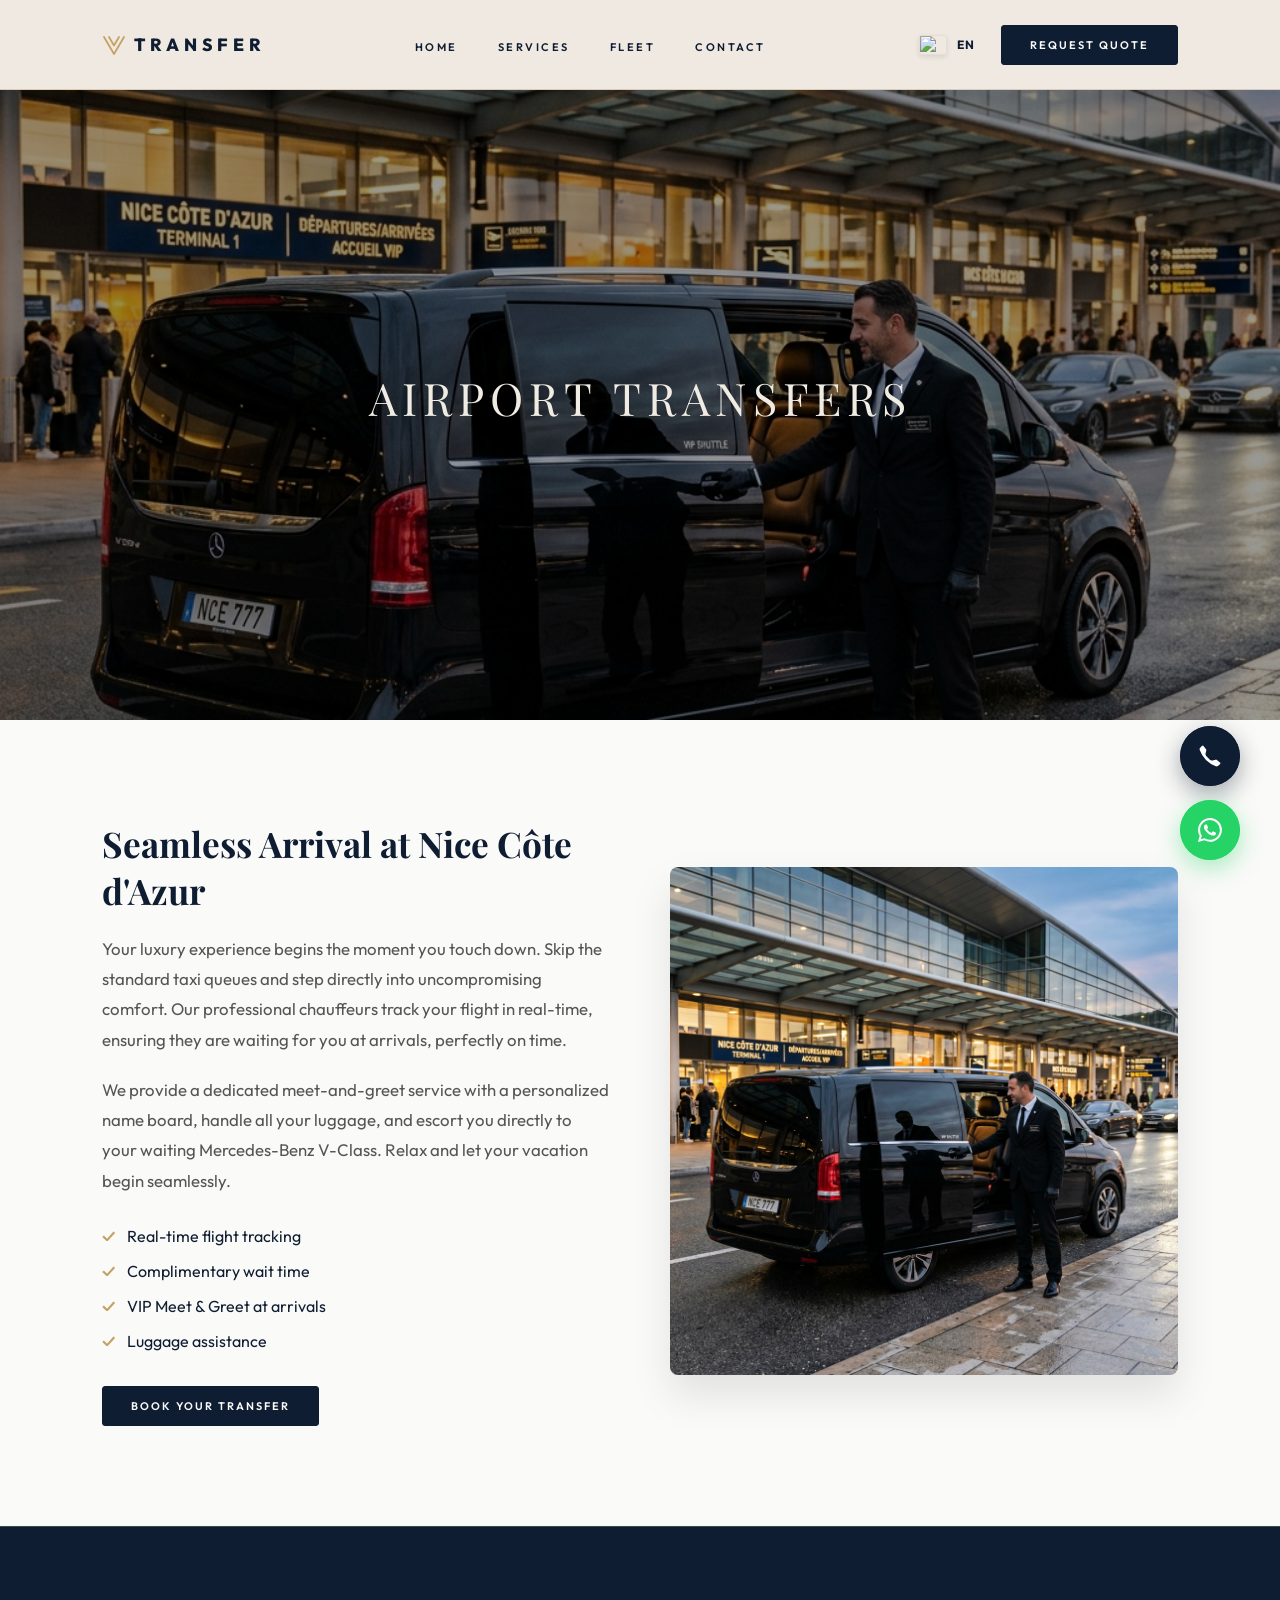
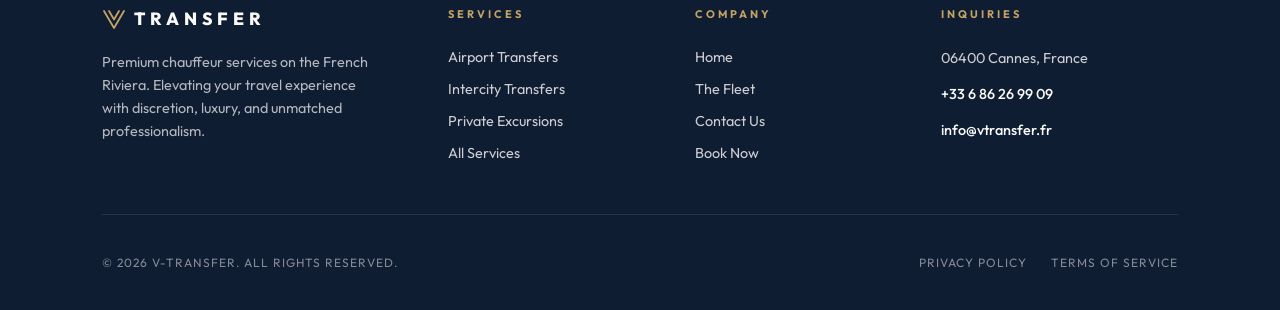
==== commit b10403ba: "improved look" ====
--- a/airport-transfers.html
+++ b/airport-transfers.html
@@ -23,7 +23,7 @@
                 <path d="M2 4 L12 21 L22 4"></path>
                 <path d="M7 4 L12 12.5 L17 4"></path>
             </svg>
-            V-TRANSFER
+            TRANSFER
         </div>
   </a>
   <nav class="navBar">
@@ -74,7 +74,7 @@
         <li><a href="index.html#contact" class="mobile-menu-close-on-click" data-i18n="nav.contact">Contact</a></li>
     </ul>
     <div class="mobile-menu-footer">
-        <a href="request.html" class="btn-request mobile-menu-close-on-click" data-i18n="nav.request_quote">Request Quote</a>
+        <a href="request.html" class="btn-request mobile-menu-close-on-click"><span data-i18n="nav.request_quote">Request Quote</span></a>
         <div class="mobile-lang-switcher">
             <a href="#" class="mobile-lang-btn" data-lang="en">
                 <img src="https://flagcdn.com/w40/gb.png" alt="EN"> EN
@@ -126,7 +126,7 @@
                 <path d="M2 4 L12 21 L22 4"></path>
                 <path d="M7 4 L12 12.5 L17 4"></path>
             </svg>
-            V-TRANSFER
+            TRANSFER
         </div>
             <p data-i18n="footer.brand_desc">Premium chauffeur services on the French Riviera. Elevating your travel experience with discretion, luxury, and unmatched professionalism.</p>
         </div>
@@ -192,5 +192,19 @@
 </div>
 
 <script src="burger.js"></script>
+<script>
+// Scroll Reveal Logic
+document.addEventListener('DOMContentLoaded', () => {
+    const reveals = document.querySelectorAll('.reveal, .reveal-left, .reveal-right');
+    const revealObserver = new IntersectionObserver((entries) => {
+        entries.forEach(entry => {
+            if (entry.isIntersecting) {
+                entry.target.classList.add('visible');
+            }
+        });
+    }, { threshold: 0.1, rootMargin: '0px 0px -50px 0px' });
+    reveals.forEach(el => revealObserver.observe(el));
+});
+</script>
 </body>
 </html>
--- a/style.css
+++ b/style.css
@@ -51,7 +51,7 @@
 .logo {
     display: flex;
     align-items: center;
-    gap: 10px;
+    gap: 2px;
     font-size: 1.1rem;
     font-weight: 800;
     color: var(--sea-navy);
@@ -206,7 +206,9 @@
 
 /* --- BUTTONS --- */
 .btn-request {
-    display: inline-block;
+    display: inline-flex;
+    align-items: center;
+    gap: 8px;
     background-color: var(--sea-navy);
     color: var(--riviera-white);
     padding: 12px 28px;
@@ -248,9 +250,13 @@
     background: linear-gradient(rgba(22, 34, 56, 0.4), rgba(0, 0, 0, 0.4)), url('images/s-class.webp');
     background-size: cover;
     background-position: center;
-    transform: scale(1.05); /* Slight scale to allow hover shrink/grow */
+    transform: scale(1.1);
     z-index: 1;
-    transition: transform var(--transition-premium);
+    transition: transform 1.5s cubic-bezier(0.165, 0.84, 0.44, 1);
+}
+
+.heroSection.visible::before {
+    transform: scale(1);
 }
 
 .heroSection:hover::before {
@@ -904,7 +910,7 @@
 .services-hero {
     padding: 100px 8% 60px;
     text-align: center;
-    background-color: var(--yacht-cream);
+    background-color: transparent;
 }
 
 .services-hero h1 {
@@ -2110,3 +2116,85 @@
     scroll-behavior: smooth;
     scroll-padding-top: 100px;
 }
+
+/* --- PREMIUM SCROLL REVEAL ANIMATIONS --- */
+.reveal {
+    opacity: 0;
+    transform: translateY(40px);
+    transition: all 1.2s cubic-bezier(0.165, 0.84, 0.44, 1);
+    will-change: transform, opacity;
+}
+
+.reveal.visible {
+    opacity: 1;
+    transform: translateY(0);
+}
+
+/* Stagger delays for children */
+.stagger-parent .reveal:nth-child(1) { transition-delay: 0.1s; }
+.stagger-parent .reveal:nth-child(2) { transition-delay: 0.2s; }
+.stagger-parent .reveal:nth-child(3) { transition-delay: 0.3s; }
+.stagger-parent .reveal:nth-child(4) { transition-delay: 0.4s; }
+.stagger-parent .reveal:nth-child(5) { transition-delay: 0.5s; }
+.stagger-parent .reveal:nth-child(6) { transition-delay: 0.6s; }
+
+/* Horizontal reveal variant */
+.reveal-left {
+    opacity: 0;
+    transform: translateX(-40px);
+    transition: all 1.2s cubic-bezier(0.165, 0.84, 0.44, 1);
+}
+
+.reveal-left.visible {
+    opacity: 1;
+    transform: translateX(0);
+}
+
+.reveal-right {
+    opacity: 0;
+    transform: translateX(40px);
+    transition: all 1.2s cubic-bezier(0.165, 0.84, 0.44, 1);
+}
+
+.reveal-right.visible {
+    opacity: 1;
+    transform: translateX(0);
+}
+
+/* --- SCROLL PROGRESS BAR --- */
+.scroll-progress-container {
+    position: fixed;
+    top: 0;
+    left: 0;
+    width: 100%;
+    height: 3px;
+    z-index: 9999;
+    background: transparent;
+}
+
+.scroll-progress-bar {
+    height: 100%;
+    background: var(--champagne-bronze);
+    width: 0%;
+    box-shadow: 0 0 10px rgba(188, 163, 127, 0.5);
+    transition: width 0.1s ease-out;
+}
+
+/* Horizontal reveals usage */
+.routes-grid .route-card:nth-child(even) {
+    transform: translateX(40px);
+}
+.routes-grid .route-card:nth-child(odd) {
+    transform: translateX(-40px);
+}
+.routes-grid .route-card.visible {
+    transform: translateX(0);
+}
+
+/* Parallax zoom for fleet images on scroll */
+.fleet-card img {
+    transition: transform 1.5s cubic-bezier(0.165, 0.84, 0.44, 1);
+}
+.fleet-card.visible img {
+    transform: scale(1.05);
+}
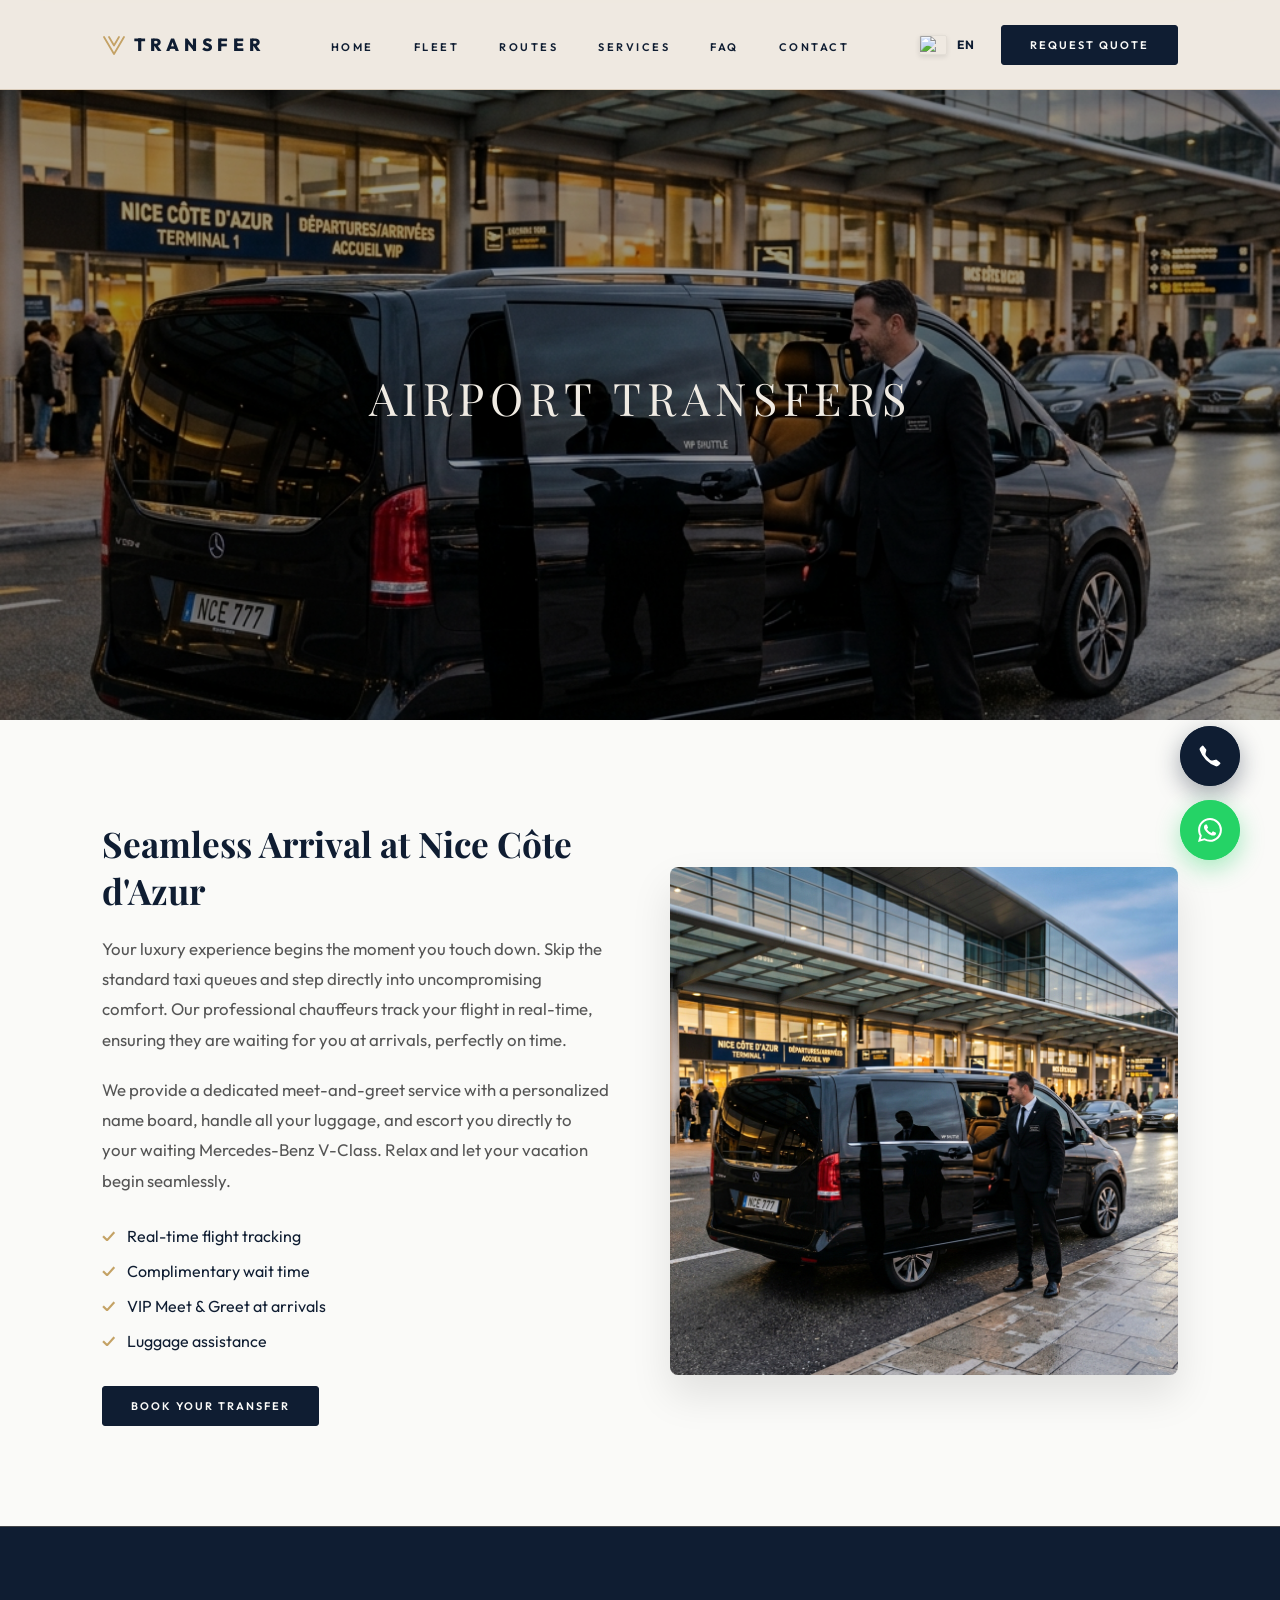
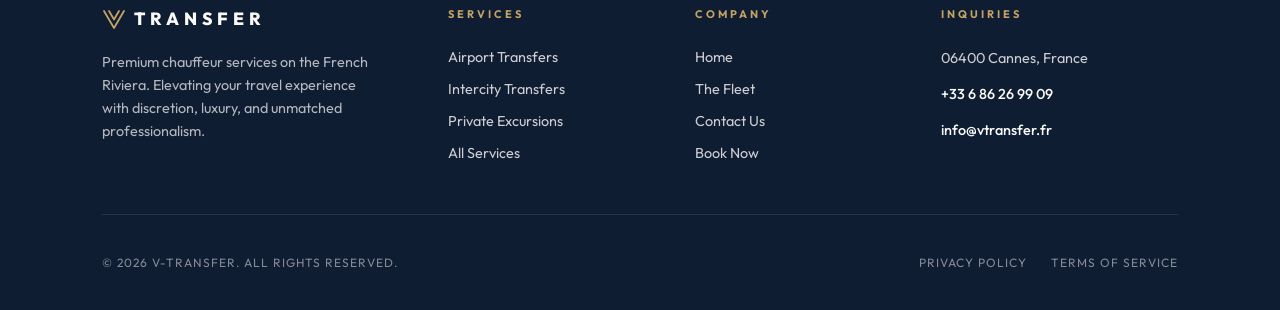
==== commit 3c424a08: "added animations" ====
--- a/airport-transfers.html
+++ b/airport-transfers.html
@@ -27,13 +27,15 @@
         </div>
   </a>
   <nav class="navBar">
-    <ul>
-      <li><a href="index.html" data-i18n="nav.home">Home</a></li>
-      <li><a href="index.html#services" data-i18n="nav.services">Services</a></li>
-      <li><a href="index.html#fleet" data-i18n="nav.fleet">Fleet</a></li>
-      <li><a href="index.html#contact" data-i18n="nav.contact">Contact</a></li>
-    </ul>
-  </nav>
+        <ul>
+            <li><a href="index.html#home" data-i18n="nav.home">Home</a></li>
+            <li><a href="index.html#fleet" data-i18n="nav.fleet">Fleet</a></li>
+            <li><a href="index.html#routes">Routes</a></li>
+            <li><a href="index.html#services" data-i18n="nav.services">Services</a></li>
+            <li><a href="index.html#faq">FAQ</a></li>
+            <li><a href="index.html#contact" data-i18n="nav.contact">Contact</a></li>
+        </ul>
+    </nav>
   <div class="requestButton">
       <div class="lang-picker">
           <div class="current-lang">
@@ -68,9 +70,11 @@
 <!-- Mobile Menu Panel -->
 <div class="mobile-menu" id="mobile-menu">
     <ul>
-        <li><a href="index.html" class="mobile-menu-close-on-click" data-i18n="nav.home">Home</a></li>
+        <li><a href="index.html#home" class="mobile-menu-close-on-click" data-i18n="nav.home">Home</a></li>
+        <li><a href="index.html#fleet" class="mobile-menu-close-on-click" data-i18n="nav.fleet">Fleet</a></li>
+        <li><a href="index.html#routes" class="mobile-menu-close-on-click">Routes</a></li>
         <li><a href="index.html#services" class="mobile-menu-close-on-click" data-i18n="nav.services">Services</a></li>
-        <li><a href="index.html#fleet" class="mobile-menu-close-on-click" data-i18n="nav.fleet">Fleet</a></li>
+        <li><a href="index.html#faq" class="mobile-menu-close-on-click">FAQ</a></li>
         <li><a href="index.html#contact" class="mobile-menu-close-on-click" data-i18n="nav.contact">Contact</a></li>
     </ul>
     <div class="mobile-menu-footer">
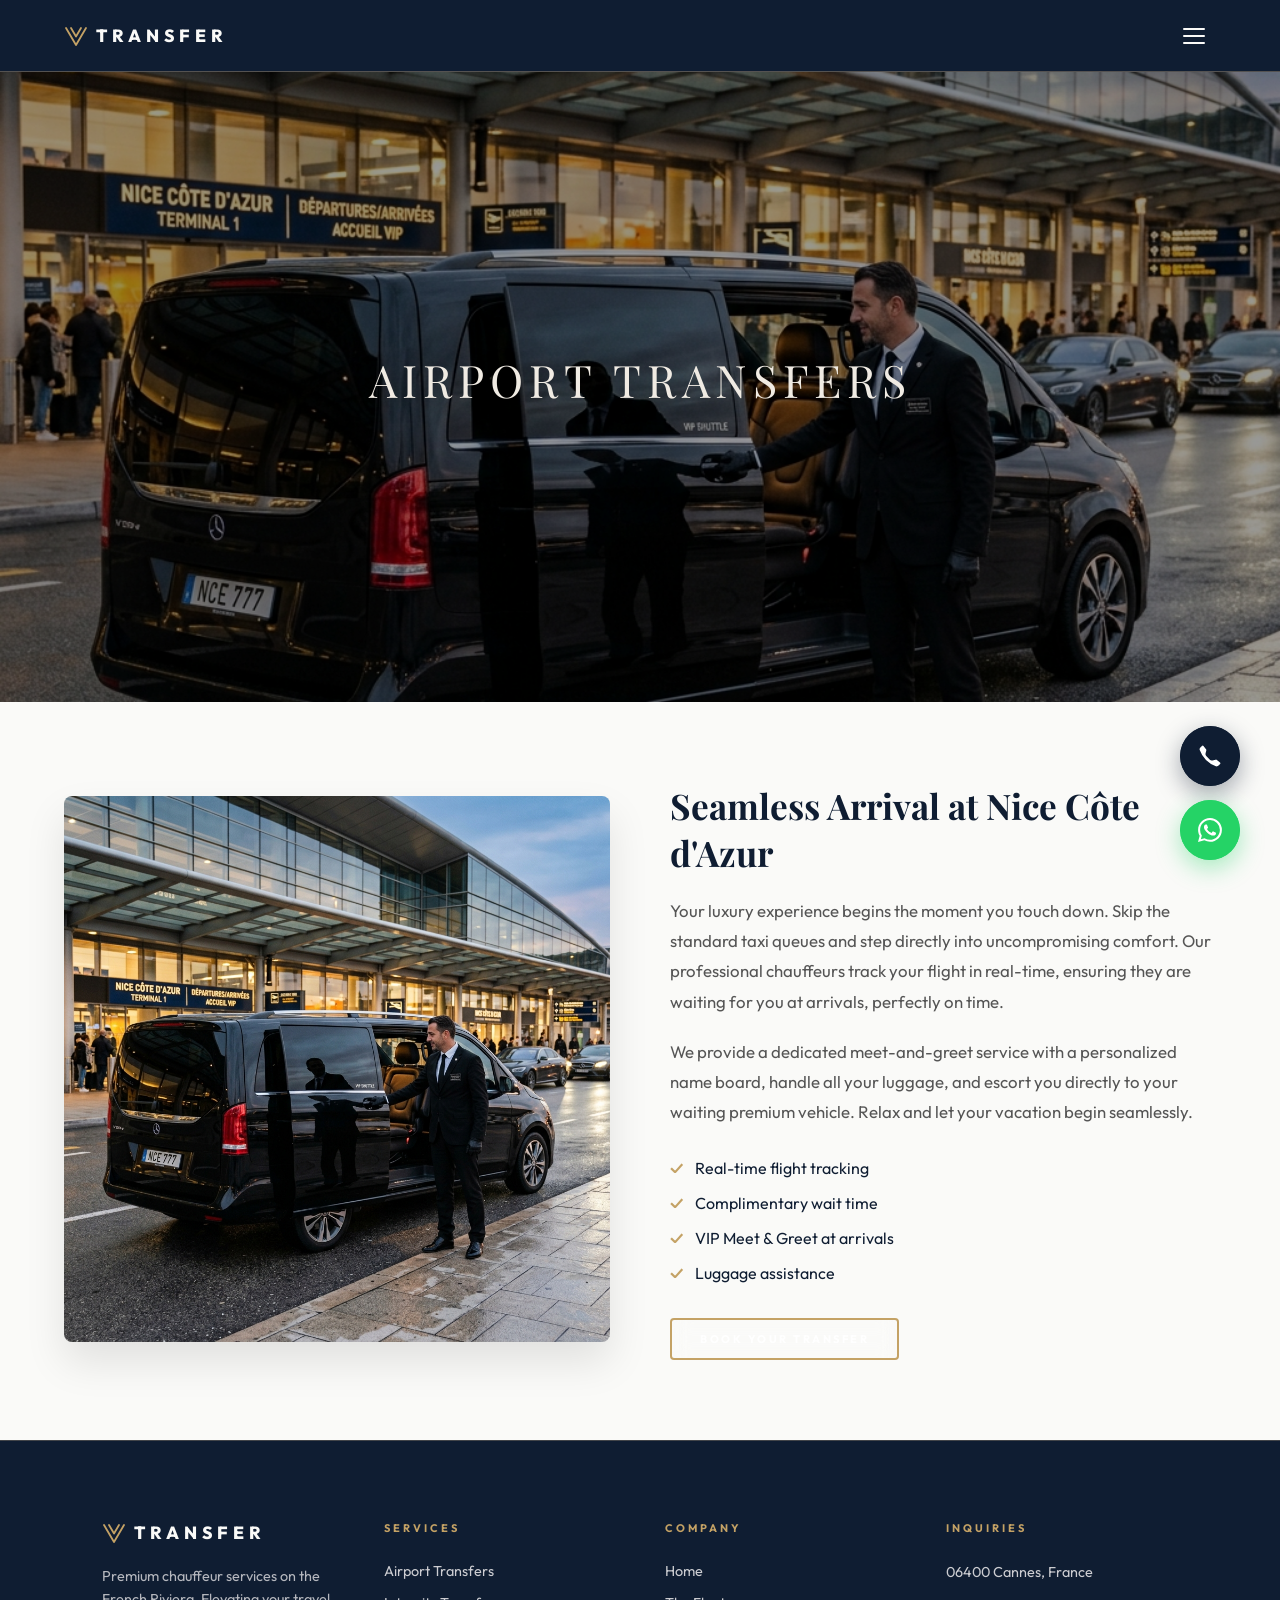
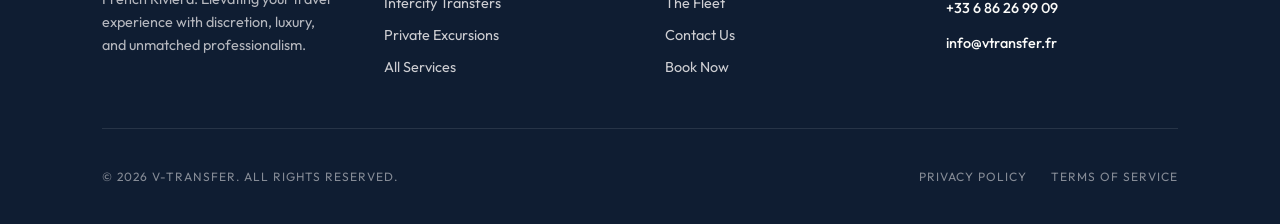
==== commit c7d8b608: "fixed responsiveness" ====
--- a/airport-transfers.html
+++ b/airport-transfers.html
@@ -183,7 +183,7 @@
         <span class="float-btn-icon">
             <svg xmlns="http://www.w3.org/2000/svg" viewBox="0 0 16 16" width="26" height="26" fill="white"><path d="M3.654 1.328a.678.678 0 0 0-1.015-.063L1.605 2.3c-.483.484-.661 1.169-.45 1.77a17.6 17.6 0 0 0 4.168 6.608 17.6 17.6 0 0 0 6.608 4.168c.601.211 1.286.033 1.77-.45l1.034-1.034a.678.678 0 0 0-.063-1.015l-2.307-1.794a.68.68 0 0 0-.58-.122l-2.19.547a1.75 1.75 0 0 1-1.657-.459L5.482 8.062a1.75 1.75 0 0 1-.46-1.657l.548-2.19a.68.68 0 0 0-.122-.58z"/></svg>
         </span>
-        <span class="float-btn-label">Call Now</span>
+        <span class="float-btn-label" data-i18n="nav.call_now">Call Now</span>
     </a>
     <a href="https://wa.me/33686269909?text=Hello,%20I'm%20interested%20in%20a%20transfer." class="whatsapp-float float-btn" target="_blank" rel="noopener noreferrer">
         <span class="float-btn-icon">
--- a/style.css
+++ b/style.css
@@ -3,7 +3,8 @@
 :root {
     --riviera-white: #FAFAF8;
     --sea-navy: #0F1D32;
-    --champagne-bronze: #C4A265;
+    --champagne-bronze: #C4A265; /* Sophisticated, muted premium bronze */
+    --bronze-gradient: linear-gradient(135deg, #C4A265 0%, #8E6D3B 100%);
     --yacht-cream: #F0EBE3;
     --soft-gray: #6B7280;
     --transition-premium: 0.8s cubic-bezier(0.165, 0.84, 0.44, 1);
@@ -22,6 +23,11 @@
     color: var(--sea-navy);
     -webkit-font-smoothing: antialiased;
     -moz-osx-font-smoothing: grayscale;
+    overflow-x: hidden;
+}
+
+html {
+    overflow-x: hidden;
 }
 
 /* --- HEADER & NAVBAR --- */
@@ -31,7 +37,7 @@
     align-items: center;
     padding: 0 8%;
     height: 90px;
-    background-color: rgba(239, 233, 224, 0.97);
+    background-color: var(--sea-navy);
     backdrop-filter: blur(12px);
     -webkit-backdrop-filter: blur(12px);
 
@@ -46,6 +52,8 @@
 .logo-link {
     text-decoration: none;
     transition: var(--transition-premium);
+    flex-shrink: 0;
+    margin-right: 20px;
 }
 
 .logo {
@@ -54,7 +62,7 @@
     gap: 2px;
     font-size: 1.1rem;
     font-weight: 800;
-    color: var(--sea-navy);
+    color: var(--riviera-white);
     letter-spacing: 5px;
     text-transform: uppercase;
     transition: all 0.3s ease;
@@ -86,7 +94,7 @@
 
 .navBar a {
     text-decoration: none;
-    color: var(--sea-navy);
+    color: var(--riviera-white);
     font-size: 11px;
     font-weight: 600;
     text-transform: uppercase;
@@ -94,6 +102,7 @@
     position: relative;
     padding-bottom: 5px;
     transition: color 0.3s ease;
+    white-space: nowrap;
 }
 
 .navBar a::after {
@@ -121,6 +130,8 @@
     display: flex;
     align-items: center;
     gap: 20px;
+    flex-shrink: 0;
+    margin-left: 20px;
 }
 
 /* --- LANGUAGE PICKER --- */
@@ -140,7 +151,7 @@
     font-size: 12px;
     font-weight: 700;
     letter-spacing: 1.5px;
-    color: var(--sea-navy);
+    color: var(--riviera-white);
     text-transform: uppercase;
 }
 
@@ -209,27 +220,33 @@
     display: inline-flex;
     align-items: center;
     gap: 8px;
-    background-color: var(--sea-navy);
-    color: var(--riviera-white);
+    background: rgba(255, 255, 255, 0.05);
+    backdrop-filter: blur(10px);
+    -webkit-backdrop-filter: blur(10px);
+    color: #FFFFFF; /* Pure white for visibility */
     padding: 12px 28px;
     text-decoration: none;
     font-size: 11px;
-    letter-spacing: 2px;
-    text-transform: uppercase;
-    font-weight: 600;
-    border: 1px solid var(--sea-navy);
+    letter-spacing: 2.5px;
+    text-transform: uppercase;
+    font-weight: 700;
+    border: 2px solid #C4A265;
+    border-radius: 4px;
     position: relative;
-    z-index: 1;
-    transition: all 0.4s ease;
-    border-radius: 3px;
+    overflow: hidden;
+    z-index: 10;
+    transition: all 0.5s cubic-bezier(0.165, 0.84, 0.44, 1);
+    cursor: pointer;
+    pointer-events: auto;
+    white-space: nowrap;
 }
 
 .btn-request:hover {
-    background-color: var(--champagne-bronze);
-    border-color: var(--champagne-bronze);
-    color: #FFFFFF;
-    transform: translateY(-2px);
-    box-shadow: 0 8px 20px rgba(188, 163, 127, 0.25);
+    background: var(--bronze-gradient);
+    border-color: transparent;
+    color: #FFFFFF; /* Matches the Enquire Now button's premium feel */
+    transform: translateY(-3px) scale(1.05);
+    box-shadow: 0 15px 35px rgba(142, 109, 59, 0.4);
 }
 
 /* --- HERO SECTION --- */
@@ -273,9 +290,9 @@
 
 .heroContent h1 {
     font-family: 'Playfair Display', serif;
-    font-size: 3.2rem;
+    font-size: clamp(1.8rem, 5vw, 3.2rem);
     font-weight: 400;
-    letter-spacing: 8px;
+    letter-spacing: clamp(2px, 1vw, 8px);
     text-transform: uppercase;
     margin-bottom: 20px;
     color: var(--yacht-cream);
@@ -298,22 +315,25 @@
     color: white;
     padding: 18px 50px;
     font-size: 12px;
-    font-weight: 600;
+    font-weight: 700;
     text-transform: uppercase;
     letter-spacing: 3px;
-    border: 1px solid rgba(255, 255, 255, 0.4);
-    border-radius: 3px;
+    border: 2px solid #C4A265; /* Unified premium gold border */
+    border-radius: 4px;
     cursor: pointer;
-    transition: all 0.4s ease;
+    transition: all 0.4s cubic-bezier(0.165, 0.84, 0.44, 1);
+    position: relative;
+    overflow: hidden;
+    white-space: nowrap;
 }
 
 .cta-button:hover {
-    background-color: var(--champagne-bronze);
-    border-color: var(--champagne-bronze);
+    background: var(--bronze-gradient);
+    border-color: transparent;
     color: #FFFFFF;
-    transform: translateY(-3px);
-    backdrop-filter: blur(0px);
-    box-shadow: 0 10px 25px rgba(0, 0, 0, 0.2);
+    transform: translateY(-4px) scale(1.02);
+    box-shadow: 0 15px 35px rgba(142, 109, 59, 0.3);
+    backdrop-filter: blur(0);
 }
 
 /* --- WHY CHOOSE US (CARDS) --- */
@@ -379,11 +399,13 @@
 
 /* --- RIVIERA CONCIERGE BANNER --- */
 .cta-banner {
-    background-color: var(--sea-navy);
+    background: radial-gradient(circle at center top, #2C4365 0%, #172A45 100%);
     color: #fff;
     padding: 110px 20px;
     text-align: center;
     border-top: 2px solid var(--champagne-bronze);
+    position: relative;
+    overflow: hidden;
 }
 
 .cta-content {
@@ -408,26 +430,34 @@
 }
 
 .banner-btn {
-    display: inline-block;
-    background-color: transparent;
-    color: var(--yacht-cream);
+    display: inline-flex;
+    align-items: center;
+    justify-content: center;
+    background-color: rgba(188, 163, 127, 0.05); /* Very subtle bronze tint */
+    color: var(--sea-navy);
     padding: 16px 45px;
     font-size: 12px;
-    font-weight: 600;
-    text-transform: uppercase;
-    letter-spacing: 3px;
-    border: 1px solid var(--champagne-bronze);
-    border-radius: 3px;
+    font-weight: 700;
+    text-transform: uppercase;
+    letter-spacing: 2.5px;
+    border: 2px solid #C4A265; /* Unified premium gold border */
+    border-radius: 6px;
     cursor: pointer;
     text-decoration: none;
-    transition: all var(--transition-premium);
+    transition: all 0.4s cubic-bezier(0.165, 0.84, 0.44, 1);
+    position: relative;
+    overflow: hidden;
+    z-index: 5;
+    pointer-events: auto;
+    white-space: nowrap;
 }
 
 .banner-btn:hover {
-    background-color: var(--champagne-bronze);
+    background: var(--bronze-gradient);
+    border-color: transparent;
     color: #FFFFFF;
-    transform: translateY(-3px);
-    box-shadow: 0 10px 25px rgba(0,0,0,0.4);
+    transform: translateY(-5px) scale(1.02);
+    box-shadow: 0 15px 30px rgba(142, 109, 59, 0.3);
 }
 
 /* --- HAMBURGER BUTTON --- */
@@ -457,7 +487,7 @@
     display: block;
     width: 22px;
     height: 2px;
-    background-color: var(--sea-navy);
+    background-color: var(--riviera-white);
     border-radius: 2px;
     transition: all 0.35s cubic-bezier(0.165, 0.84, 0.44, 1);
     transform-origin: center;
@@ -484,10 +514,12 @@
     backdrop-filter: blur(2px);
     z-index: 999;
     opacity: 0;
+    pointer-events: none;
     transition: opacity 0.3s ease;
 }
 .mobile-nav-overlay.open {
     opacity: 1;
+    pointer-events: auto;
 }
 
 /* --- MOBILE MENU PANEL --- */
@@ -544,15 +576,16 @@
 .mobile-menu-footer {
     display: flex;
     flex-direction: column;
-    gap: 20px;
-    align-items: flex-start;
-}
-
-.mobile-menu-footer .btn-request {
+    gap: 15px;
+    align-items: center;
     width: 100%;
+}
+
+.mobile-menu-footer .btn-request,
+.mobile-menu-footer .btn-call-nav {
+    width: 100%;
+    justify-content: center;
     text-align: center;
-    padding: 16px 28px;
-    font-size: 12px;
 }
 
 .mobile-lang-switcher {
@@ -593,8 +626,16 @@
     object-fit: cover;
 }
 
-/* --- MOBILE RESPONSIVENESS --- */
-@media (max-width: 900px) {
+@media (max-width: 1400px) {
+    .mainHeader {
+        padding: 0 3%;
+    }
+    .navBar ul {
+        gap: 20px;
+    }
+}
+
+@media (max-width: 1300px) {
     .mainHeader {
         flex-direction: row;
         justify-content: space-between;
@@ -650,10 +691,6 @@
     .service-info-image {
         order: -1;
     }
-    
-    .fleet-section {
-        padding: 60px 5%;
-    }
 
     .fleet-grid {
         grid-template-columns: 1fr;
@@ -665,13 +702,19 @@
     }
 
     .services-hero {
-        padding: 80px 5% 40px;
-    }
+    text-align: center;
+    background-color: transparent;
+    /* Removed padding so it does not double up with .services-section */
+}
     
     .services-grid {
-        grid-template-columns: 1fr;
-        margin: 40px auto 60px;
-    }
+    max-width: 1200px;
+    margin: 30px auto 30px; /* Reduced margin from 60px/100px */
+    padding: 0 20px;
+    display: grid;
+    grid-template-columns: repeat(auto-fit, minmax(300px, 1fr));
+    gap: 40px;
+}
     
     .cta-banner {
         padding: 60px 5%;
@@ -711,6 +754,15 @@
     border: 1px solid rgba(188, 163, 127, 0.2);
 }
 
+.popular-routes-section {
+    position: relative;
+    background: linear-gradient(180deg, #f0f4f8 0%, #FFFFFF 100%);
+}
+
+.popular-routes-section .section-header {
+    padding-top: 40px; /* Minimal gap since Fleet ends with a gradient */
+}
+
 .request-container h1 {
     font-family: 'Playfair Display', serif;
     font-size: 2.8rem;
@@ -766,21 +818,30 @@
 
 .btn-submit {
     grid-column: span 2;
-    background-color: var(--sea-navy);
-    color: white;
+    background-color: rgba(188, 163, 127, 0.05);
+    color: var(--sea-navy);
     padding: 18px;
-    border: none;
+    border: 2px solid #C4A265;
+    border-radius: 4px;
     text-transform: uppercase;
     letter-spacing: 3px;
-    font-weight: 600;
+    font-weight: 700;
     cursor: pointer;
-    transition: all 0.4s ease;
+    transition: all 0.4s cubic-bezier(0.165, 0.84, 0.44, 1);
     margin-top: 10px;
+    position: relative;
+    overflow: hidden;
+    z-index: 5;
+    pointer-events: auto;
+    white-space: nowrap;
 }
 
 .btn-submit:hover {
-    background-color: var(--champagne-bronze);
-    transform: translateY(-2px);
+    background: var(--bronze-gradient);
+    border-color: transparent;
+    color: #FFFFFF;
+    transform: translateY(-4px) scale(1.02);
+    box-shadow: 0 15px 35px rgba(142, 109, 59, 0.3);
 }
 
 @media (max-width: 768px) {
@@ -800,8 +861,8 @@
 
 .footer-container {
     display: grid;
-    grid-template-columns: 1.5fr 1fr 1fr 1.2fr;
-    gap: 50px;
+    grid-template-columns: repeat(auto-fit, minmax(200px, 1fr));
+    gap: clamp(30px, 5vw, 50px);
     margin-bottom: 40px;
     align-items: stretch;
 }
@@ -938,12 +999,18 @@
 }
 
 .service-type-card {
-    background: #fff;
+    background: #FFFFFF;
     padding: 40px;
     border-radius: 4px;
-    border-bottom: 3px solid var(--champagne-bronze);
-    box-shadow: 0 10px 30px rgba(0,0,0,0.05);
-    transition: transform 0.3s ease;
+    border: 1px solid rgba(188, 163, 127, 0.15);
+    box-shadow: 0 10px 30px rgba(0,0,0,0.08);
+    transition: transform 0.4s ease;
+    position: relative;
+    overflow: hidden;
+    display: flex;
+    flex-direction: column;
+    height: 100%;
+    position: relative; /* For stretched link */
 }
 
 .service-type-card:hover {
@@ -967,64 +1034,85 @@
 
 .service-type-card .banner-btn {
     color: var(--sea-navy);
-    border-color: var(--sea-navy);
+    border: 2px solid #C4A265;
     padding: 12px 25px;
     font-size: 10px;
+    margin-top: auto;
+    width: 100%;
+    justify-content: center;
 }
 .service-type-card .banner-btn:hover {
     color: #fff;
 }
 
 /* --- FLEET SECTION --- */
-.fleet-section {
-    padding: 100px 8%;
-    background-color: var(--yacht-cream);
-    text-align: center;
+.fleet-section { 
+    background: linear-gradient(180deg, #FFFFFF 0%, #f0f4f8 100%); 
+    padding: 100px 0;
 }
 
 .fleet-section h2 {
     font-family: 'Playfair Display', serif;
-    font-size: 2.6rem;
-    color: var(--sea-navy);
-    margin-bottom: 15px;
-    letter-spacing: 4px;
-    text-transform: uppercase;
-}
-
-.fleet-section > p {
-    color: #666;
-    font-size: 1.1rem;
-    max-width: 600px;
-    margin: 0 auto 60px;
-}
+    font-size: 2.4rem;
+    color: var(--sea-navy);
+    margin-bottom: 12px;
+    letter-spacing: 3px;
+    text-transform: uppercase;
+}
+
+
 
 .fleet-grid {
     display: grid;
-    grid-template-columns: repeat(3, 1fr);
+    grid-template-columns: repeat(auto-fit, minmax(320px, 1fr));
     gap: 40px;
 }
 
 .fleet-card {
-    background: #fff;
+    background: #ffffff;
     border-radius: 6px;
     overflow: hidden;
     box-shadow: 0 15px 40px rgba(0,0,0,0.06);
     text-align: left;
-    transition: transform var(--transition-premium);
+    transition: all 0.6s cubic-bezier(0.165, 0.84, 0.44, 1);
+    display: flex;
+    flex-direction: column;
+    height: 100%;
+    border: 1px solid rgba(188, 163, 127, 0.1);
+    position: relative; /* For stretched link */
 }
 
 .fleet-card:hover {
-    transform: translateY(-8px);
+    transform: translateY(-10px);
+    border-color: rgba(188, 163, 127, 0.5);
+    background: #FFFAF5; /* Luxury cream tint */
+    box-shadow: 0 25px 60px rgba(0,0,0,0.12);
+}
+
+.fleet-card:hover .banner-btn {
+    background: var(--bronze-gradient);
+    border-color: transparent;
+    color: #FFFFFF;
+    transform: translateY(-3px) scale(1.02);
+    box-shadow: 0 10px 20px rgba(188, 163, 101, 0.3);
 }
 
 .fleet-image {
     width: 100%;
     height: 250px;
     object-fit: cover;
+    transition: transform 0.8s cubic-bezier(0.165, 0.84, 0.44, 1);
+}
+
+.fleet-card:hover .fleet-image {
+    transform: scale(1.08); /* Subtle zoom in */
 }
 
 .fleet-card-content {
     padding: 30px;
+    display: flex;
+    flex-direction: column;
+    flex-grow: 1;
 }
 
 .fleet-card h3 {
@@ -1044,9 +1132,10 @@
 
 .fleet-card .banner-btn {
     color: var(--sea-navy);
-    border-color: var(--sea-navy);
-    padding: 10px 20px;
-    font-size: 10px;
+    border: 2px solid #C4A265;
+    margin-top: auto;
+    width: 100%;
+    justify-content: center;
 }
 
 .fleet-card .banner-btn:hover {
@@ -1102,10 +1191,10 @@
 }
 
 .service-info-section {
-    padding: 100px 8%;
+    padding: 80px 5%;
     display: grid;
-    grid-template-columns: 1fr 1fr;
-    gap: 60px;
+    grid-template-columns: repeat(auto-fit, minmax(320px, 1fr));
+    gap: clamp(30px, 5vw, 60px);
     align-items: center;
 }
 
@@ -1313,11 +1402,7 @@
 }
 
 /* ===== POPULAR ROUTES SECTION (index.html) ===== */
-.popular-routes-section {
-    background-color: var(--riviera-white);
-    padding: 90px 8%;
-    text-align: center;
-}
+
 
 .routes-title {
     font-family: 'Playfair Display', serif;
@@ -1329,55 +1414,71 @@
     margin-bottom: 12px;
 }
 
-.routes-subtitle {
-    font-size: 12px;
-    letter-spacing: 1.5px;
-    color: var(--champagne-bronze);
-    text-transform: uppercase;
-    margin-bottom: 50px;
-}
+
 
 .routes-grid {
     display: grid;
-    grid-template-columns: repeat(3, 1fr);
+    grid-template-columns: repeat(auto-fit, minmax(320px, 1fr));
     gap: 25px;
     max-width: 1100px;
     margin: 0 auto;
 }
 
 .route-card {
-    display: block;
+    background: #FFFFFF;
+    display: flex;
+    flex-direction: column;
+    height: 100%;
     text-decoration: none;
-    background: #fff;
     border-radius: 6px;
     border: 1px solid rgba(188, 163, 127, 0.2);
-    box-shadow: 0 8px 25px rgba(0,0,0,0.04);
-    transition: transform 0.4s ease, box-shadow 0.4s ease;
+    box-shadow: 0 8px 30px rgba(0,0,0,0.07);
+    transition: all 0.4s cubic-bezier(0.165, 0.84, 0.44, 1);
     text-align: left;
     overflow: hidden;
 }
 
 .route-card:hover {
-    transform: translateY(-6px);
-    box-shadow: 0 20px 45px rgba(0,0,0,0.09);
+    transform: translateY(-8px);
+    box-shadow: 0 25px 60px rgba(0,0,0,0.1);
+    border-color: var(--champagne-bronze);
+    background: #FFFAF5; /* Very subtle luxury cream tint on hover */
 }
 
 .route-card-inner {
     padding: 32px 28px;
+    display: flex;
+    flex-direction: column;
+    flex: 1;
 }
 
 .route-label {
-    display: inline-block;
-    font-size: 13px;
+    display: inline-flex;
+    align-items: center;
+    justify-content: center;
+    align-self: center;
+    font-size: 11px;
     font-weight: 700;
-    letter-spacing: 2px;
-    text-transform: uppercase;
-    color: #fff;
-    background: var(--champagne-bronze);
-    padding: 6px 14px;
-    border-radius: 3px;
-    margin-bottom: 16px;
+    letter-spacing: 2.5px;
+    text-transform: uppercase;
+    color: var(--champagne-bronze);
+    padding: 0;
+    margin-bottom: 25px;
     line-height: 1;
+    position: relative;
+    width: fit-content;
+}
+
+.route-label::after {
+    content: '';
+    position: absolute;
+    bottom: -6px;
+    left: 50%;
+    transform: translateX(-50%);
+    width: 20px;
+    height: 1px;
+    background-color: var(--champagne-bronze);
+    opacity: 0.5;
 }
 
 .route-card-inner h3 {
@@ -1386,6 +1487,7 @@
     color: var(--sea-navy);
     margin-bottom: 10px;
     line-height: 1.3;
+    text-align: center;
 }
 
 .route-card-inner p {
@@ -1393,31 +1495,39 @@
     color: #666;
     line-height: 1.65;
     margin-bottom: 18px;
+    text-align: center;
 }
 
 .route-link {
-    display: block;
+    display: inline-flex;
+    align-items: center;
+    justify-content: center;
     width: 100%;
-    text-align: center;
     font-size: 12px;
     font-weight: 700;
     letter-spacing: 2px;
     text-transform: uppercase;
-    color: var(--riviera-white);
-    background-color: var(--sea-navy);
+    color: var(--sea-navy);
+    background-color: rgba(188, 163, 127, 0.05);
     padding: 15px 20px;
     border-radius: 6px;
-    margin-top: 10px;
-    transition: all 0.4s ease;
-    border: 1px solid var(--sea-navy);
+    margin-top: auto;
+    transition: all 0.4s cubic-bezier(0.165, 0.84, 0.44, 1);
+    border: 2px solid #C4A265;
+    position: relative;
+    overflow: hidden;
+    z-index: 5;
+    pointer-events: auto;
+    white-space: nowrap;
 }
 
 .route-card:hover .route-link {
-    background-color: var(--champagne-bronze);
-    border-color: var(--champagne-bronze);
+    background: var(--bronze-gradient);
+    border-color: transparent;
     color: #fff;
-    transform: translateY(-2px);
-    box-shadow: 0 8px 20px rgba(188, 163, 127, 0.25);
+    transform: translateY(-4px) scale(1.02);
+    box-shadow: 0 15px 30px rgba(142, 109, 59, 0.3);
+    filter: brightness(1.05);
 }
 
 @media (max-width: 900px) {
@@ -1593,28 +1703,31 @@
     display: inline-flex;
     align-items: center;
     gap: 8px;
-    background-color: var(--sea-navy);
-    color: var(--riviera-white);
+    background: rgba(255, 255, 255, 0.05);
+    color: #FFFFFF;
     padding: 12px 28px;
     text-decoration: none;
     font-size: 11px;
-    letter-spacing: 2px;
-    text-transform: uppercase;
-    font-weight: 600;
-    border: 1px solid var(--sea-navy);
-    border-radius: 3px;
-    transition: all 0.4s ease;
+    letter-spacing: 2.5px;
+    text-transform: uppercase;
+    font-weight: 700;
+    border: 2px solid #C4A265;
+    border-radius: 4px;
+    transition: all 0.5s cubic-bezier(0.165, 0.84, 0.44, 1);
     white-space: nowrap;
     position: relative;
-    z-index: 1;
+    z-index: 10;
+    overflow: hidden;
+    cursor: pointer;
+    pointer-events: auto;
 }
 
 .btn-call-nav:hover {
-    background-color: var(--champagne-bronze);
-    color: #fff;
-    border-color: var(--champagne-bronze);
-    transform: translateY(-2px);
-    box-shadow: 0 8px 20px rgba(188, 163, 127, 0.25);
+    background: var(--bronze-gradient);
+    border-color: transparent;
+    color: #FFFFFF;
+    transform: translateY(-3px) scale(1.05);
+    box-shadow: 0 15px 35px rgba(142, 109, 59, 0.4);
 }
 
 /* ===== FLOATING BUTTON GROUP (Call + WhatsApp) ===== */
@@ -1768,8 +1881,7 @@
 .faq-section {
     max-width: 100%;
     margin: 0 auto;
-    padding: 90px calc((100% - 800px) / 2);
-    background-color: var(--yacht-cream);
+    background-color: transparent;
 }
 
 .faq-title {
@@ -1779,18 +1891,10 @@
     color: var(--sea-navy);
     letter-spacing: 4px;
     text-transform: uppercase;
-    text-align: center;
-    margin-bottom: 10px;
-}
-
-.faq-subtitle {
-    font-size: 12px;
-    letter-spacing: 1.5px;
-    color: var(--champagne-bronze);
-    text-transform: uppercase;
-    text-align: center;
-    margin-bottom: 50px;
-}
+    margin-bottom: 12px;
+}
+
+
 
 .faq-list {
     display: flex;
@@ -1922,10 +2026,10 @@
 }
 
 .contact-inline-card:hover {
-    background: #fff;
-    transform: translateY(-4px);
+    background: #FFFAF5; /* Luxury cream tint on hover */
+    transform: translateY(-8px) scale(1.02);
     border-color: var(--champagne-bronze);
-    box-shadow: 0 12px 30px rgba(188, 163, 127, 0.1);
+    box-shadow: 0 20px 45px rgba(188, 163, 127, 0.25);
 }
 
 .contact-icon-wrapper {
@@ -2120,64 +2224,72 @@
 /* --- PREMIUM SCROLL REVEAL ANIMATIONS --- */
 .reveal {
     opacity: 0;
-    transform: translateY(40px);
-    transition: all 1.2s cubic-bezier(0.165, 0.84, 0.44, 1);
+    transform: translateY(20px);
+    transition: opacity 0.5s ease-out, transform 0.5s ease-out;
     will-change: transform, opacity;
+    pointer-events: none;
 }
 
 .reveal.visible {
     opacity: 1;
     transform: translateY(0);
+    pointer-events: auto;
 }
 
 /* Stagger delays for children */
-.stagger-parent .reveal:nth-child(1) { transition-delay: 0.1s; }
-.stagger-parent .reveal:nth-child(2) { transition-delay: 0.2s; }
-.stagger-parent .reveal:nth-child(3) { transition-delay: 0.3s; }
-.stagger-parent .reveal:nth-child(4) { transition-delay: 0.4s; }
-.stagger-parent .reveal:nth-child(5) { transition-delay: 0.5s; }
-.stagger-parent .reveal:nth-child(6) { transition-delay: 0.6s; }
+.stagger-parent > *:nth-child(1) { transition-delay: 0s; }
+.stagger-parent > *:nth-child(2) { transition-delay: 0.15s; }
+.stagger-parent > *:nth-child(3) { transition-delay: 0.3s; }
+.stagger-parent > *:nth-child(4) { transition-delay: 0.45s; }
+.stagger-parent > *:nth-child(5) { transition-delay: 0.6s; }
+.stagger-parent > *:nth-child(6) { transition-delay: 0.75s; }
 
 /* Horizontal reveal variant */
 .reveal-left {
     opacity: 0;
-    transform: translateX(-40px);
-    transition: all 1.2s cubic-bezier(0.165, 0.84, 0.44, 1);
+    transform: translateX(-30px);
+    transition: opacity 0.6s ease-out, transform 0.6s ease-out;
+    will-change: transform, opacity;
+    pointer-events: none;
 }
 
 .reveal-left.visible {
     opacity: 1;
     transform: translateX(0);
+    pointer-events: auto;
 }
 
 .reveal-right {
     opacity: 0;
-    transform: translateX(40px);
-    transition: all 1.2s cubic-bezier(0.165, 0.84, 0.44, 1);
+    transform: translateX(30px);
+    transition: opacity 0.6s ease-out, transform 0.6s ease-out;
+    will-change: transform, opacity;
+    pointer-events: none;
 }
 
 .reveal-right.visible {
     opacity: 1;
     transform: translateX(0);
+    pointer-events: auto;
 }
 
 /* --- SCROLL PROGRESS BAR --- */
+.scroll-progress-bar {
+    height: 100%;
+    background: var(--bronze-gradient);
+    width: 0%;
+    box-shadow: 0 0 20px rgba(188, 163, 101, 0.9);
+    transition: width 0.1s ease-out;
+}
+
 .scroll-progress-container {
     position: fixed;
     top: 0;
     left: 0;
     width: 100%;
-    height: 3px;
+    height: 4px;
     z-index: 9999;
     background: transparent;
-}
-
-.scroll-progress-bar {
-    height: 100%;
-    background: var(--champagne-bronze);
-    width: 0%;
-    box-shadow: 0 0 10px rgba(188, 163, 127, 0.5);
-    transition: width 0.1s ease-out;
 }
 
 /* Horizontal reveals usage */
@@ -2198,3 +2310,281 @@
 .fleet-card.visible img {
     transform: scale(1.05);
 }
+
+#services {
+    background-color: var(--riviera-white);
+    display: block;
+}
+
+/* Services Section */
+.services-section { background-color: transparent; }
+.services-section h2 {
+    font-family: 'Playfair Display', serif;
+    font-size: 2.4rem;
+    color: var(--sea-navy);
+    margin-bottom: 12px;
+    letter-spacing: 3px;
+    text-transform: uppercase;
+}
+.services-section .section-intro {
+    margin-bottom: 55px;
+}
+
+/* === MOBILE BUTTON FIXES === */
+@media (max-width: 768px) {
+    /* Sections */
+    .fleet-section,
+    .popular-routes-section,
+    .services-section,
+    .faq-section {
+        padding-left: 5% !important;
+        padding-right: 5% !important;
+        padding-top: 70px !important;
+        padding-bottom: 70px !important;
+    }
+
+    /* Ensure ALL buttons are tappable */
+    .banner-btn,
+    .cta-button,
+    .btn-request,
+    .btn-call-nav,
+    .route-link {
+        min-height: 48px;
+        display: inline-flex !important;
+        align-items: center;
+        justify-content: center;
+        padding: 14px 24px;
+        touch-action: manipulation;
+        cursor: pointer;
+        white-space: nowrap;
+    }
+
+    /* Fleet cards stack */
+    .fleet-grid {
+        grid-template-columns: 1fr !important;
+        gap: 24px !important;
+    }
+
+    /* Route cards stack */
+    .routes-grid,
+    .routes-grid-extended {
+        grid-template-columns: 1fr !important;
+        gap: 18px !important;
+    }
+
+    /* Service cards stack */
+    .services-grid {
+        grid-template-columns: 1fr !important;
+        gap: 24px !important;
+    }
+
+    /* Hero button */
+    .cta-button {
+        padding: 16px 36px;
+        font-size: 11px;
+    }
+
+    /* Section titles */
+    .fleet-section h2,
+    .services-section h2,
+    .routes-title,
+    .faq-title {
+        font-size: 1.8rem !important;
+        letter-spacing: 2px !important;
+    }
+
+    /* FAQ */
+    .faq-section {
+        padding: 70px 6% !important;
+    }
+
+    /* Request form */
+    .booking-form {
+        grid-template-columns: 1fr !important;
+    }
+    .form-group.full-width {
+        grid-column: span 1 !important;
+    }
+}
+
+/* --- UNIVERSAL BUTTON SHINE EFFECT --- */
+.btn-request::before,
+.cta-button::before,
+.banner-btn::before,
+.route-link::before,
+.btn-submit::before,
+.btn-call-nav::before {
+    content: '';
+    position: absolute;
+    top: 0;
+    left: -100%;
+    width: 60%;
+    height: 100%;
+    background: linear-gradient(
+        120deg,
+        transparent,
+        rgba(255, 255, 255, 0.25),
+        transparent
+    );
+    transition: all 0.6s ease;
+    z-index: 2;
+}
+
+/* Stretched Link for Fleet & Service Cards */
+.fleet-card .banner-btn::after,
+.service-type-card .banner-btn::after {
+    content: "";
+    position: absolute;
+    top: 0;
+    left: 0;
+    right: 0;
+    bottom: 0;
+    z-index: 10;
+}
+
+.btn-request:hover::before,
+.cta-button:hover::before,
+.banner-btn:hover::before,
+.route-link:hover::before,
+.btn-submit:hover::before,
+.btn-call-nav:hover::before {
+    left: 140%;
+}
+
+/* === MOBILE UX FIXES === */
+@media (max-width: 768px) {
+    
+
+    /* Fix Buttons for touch */
+    .banner-btn, .cta-button, .btn-request, .route-link {
+        min-height: 48px;
+        display: inline-flex !important;
+        align-items: center;
+        justify-content: center;
+        padding: 12px 24px;
+        touch-action: manipulation;
+        position: relative;
+        overflow: hidden; /* Ensure shine stays inside on mobile */
+        z-index: 100 !important;
+        pointer-events: auto !important;
+    }
+
+    .fleet-grid, .routes-grid, .services-grid {
+        grid-template-columns: 1fr !important;
+        gap: 20px !important;
+    }
+}
+
+/* === UNIFIED HEADER & SEPARATION === */
+.fleet-section > p, 
+.section-intro, 
+.routes-subtitle, 
+.faq-subtitle,
+.service-subtitle {
+    font-family: 'Playfair Display', serif;
+    font-weight: 400; /* MATCH THE HEADER THICKNESS EXACTLY */
+    font-style: normal;
+    font-size: 1.25rem;
+    color: var(--sea-navy);
+    opacity: 0.85; /* slight transparency so color separates subtly from header */
+    text-align: center;
+    max-width: 650px;
+    margin: 0 auto 0px;
+    padding-bottom: 40px; 
+    position: relative;
+    text-transform: none;
+    letter-spacing: 0px; /* Don't stretch lowercase words */
+}
+
+/* The Subtle Separation Line */
+.fleet-section > p::after, 
+.section-intro::after, 
+.routes-subtitle::after, 
+.faq-subtitle::after,
+.service-subtitle::after {
+    content: '';
+    position: absolute;
+    bottom: 0;
+    left: 50%;
+    transform: translateX(-50%);
+    width: 60px; /* Elegant short line */
+    height: 1px;
+    background-color: var(--champagne-bronze);
+    opacity: 0.6;
+}
+
+/* === UNIFIED HEADING THICKNESS === */
+.fleet-section h2, 
+.services-section h2, 
+.routes-title, 
+.faq-title {
+    font-weight: 400 !important; /* Force EXACT match with subtitles */
+}
+
+/* === HORIZONTAL COLOR SEPARATION === */
+.cta-banner {
+    position: relative;
+    padding: 140px 8%;
+    background: radial-gradient(circle at 10% 20%, rgba(196, 162, 101, 0.05) 0%, transparent 40%),
+                linear-gradient(135deg, var(--sea-navy) 0%, #162a4a 50%, var(--sea-navy) 100%);
+    color: #fff;
+    text-align: center;
+    overflow: hidden;
+}
+
+/* Enhanced Section Fades */
+.section-header {
+    background: transparent;
+    padding: 100px 8% 30px;
+    border-bottom: none;
+    width: 100%;
+}
+
+.fleet-grid, 
+.routes-grid, 
+.services-grid, 
+.faq-list {
+    padding: 60px 8% 100px;
+    margin: 0 auto;
+    background-color: #FFFFFF;
+}
+
+@media (max-width: 768px) {
+    .section-header {
+        padding: 70px 5% 30px;
+    }
+    .fleet-grid, 
+    .routes-grid, 
+    .services-grid, 
+    .faq-list {
+        padding: 50px 5% 70px;
+    }
+}
+
+/* === MIDNIGHT AESTHETIC TEXT FIXES === */
+.section-header h2 {
+    color: var(--champagne-bronze) !important; /* Premium gold for larger titles */
+}
+
+.section-intro,
+.routes-subtitle,
+.faq-subtitle,
+.service-subtitle {
+    color: var(--sea-navy); /* Standardized for better legibility */
+    opacity: 0.9;
+}
+
+/* Ensure text inside cards remains dark navy for perfect contrast against the white cards */
+.fleet-card h3, .fleet-card p, .fleet-card .fleet-features li,
+.route-card h3, .route-card p,
+.service-type-card h3, .service-type-card p,
+.contact-inline-card .contact-inline-value, .contact-inline-card .contact-inline-label,
+.faq-question, .faq-answer {
+    color: var(--sea-navy);
+}
+.route-label {
+    color: var(--sea-navy);
+}
+.faq-answer p {
+    color: #444; /* Dark gray for legibility on white */
+}
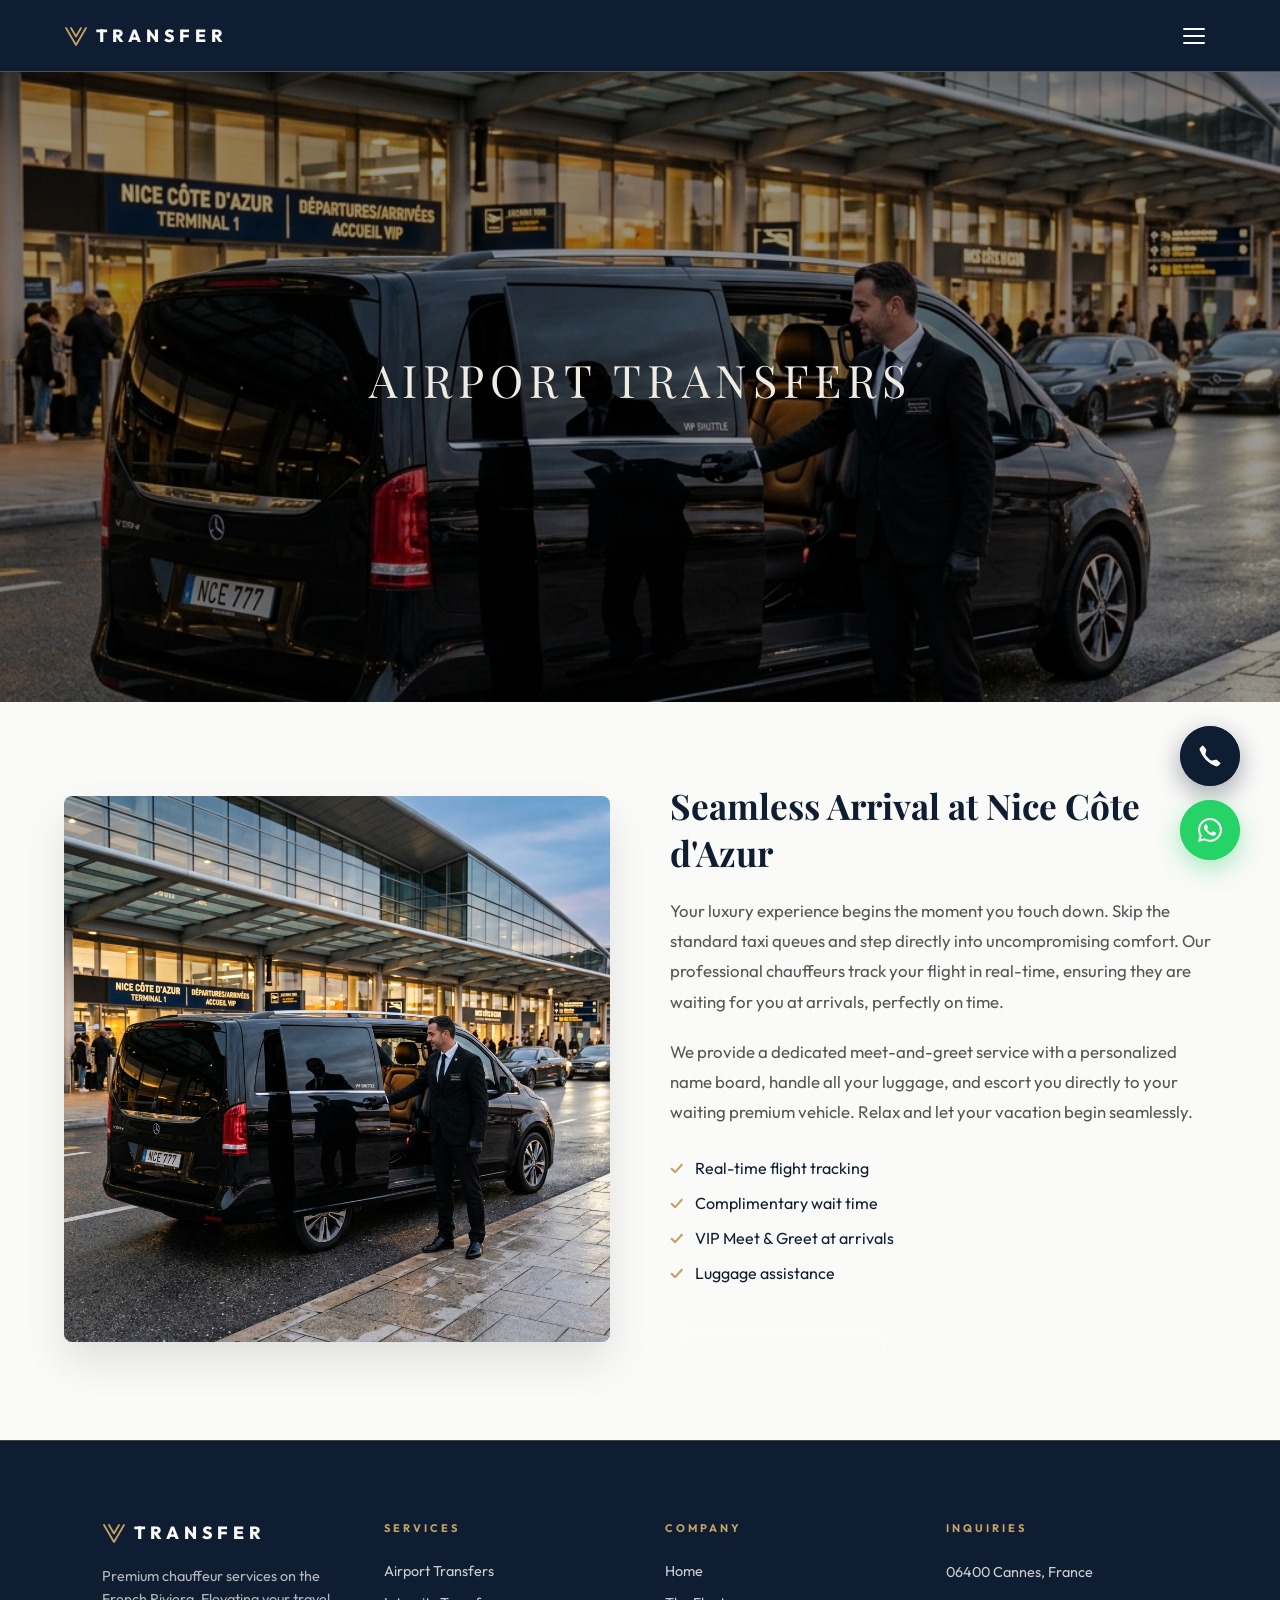
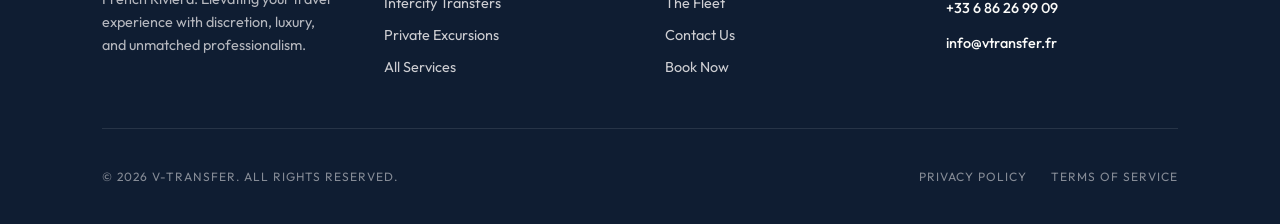
==== commit 23f925c5: "feat: add Tours dropdown to navbar across all pages - Added id='tours' anchor to featured tours sect" ====
--- a/airport-transfers.html
+++ b/airport-transfers.html
@@ -31,7 +31,17 @@
             <li><a href="index.html#home" data-i18n="nav.home">Home</a></li>
             <li><a href="index.html#fleet" data-i18n="nav.fleet">Fleet</a></li>
             <li><a href="index.html#routes">Routes</a></li>
-            <li><a href="index.html#services" data-i18n="nav.services">Services</a></li>
+            <li class="has-dropdown">
+                <a href="private-excursions.html#tours">Tours <span class="nav-dropdown-chevron"></span></a>
+                <div class="nav-dropdown">
+                    <a href="private-excursions.html#tours">Saint-Tropez & Château d'Esclans <span class="nav-dropdown-badge">1 Day</span></a>
+                    <a href="private-excursions.html#tours">French Riviera Signature Day <span class="nav-dropdown-badge">1 Day</span></a>
+                    <a href="private-excursions.html#tours">Saint-Tropez & Gems of the Var <span class="nav-dropdown-badge">2 Days</span></a>
+                    <div class="nav-dropdown-divider"></div>
+                    <a href="private-excursions.html" class="nav-dropdown-view-all">View All Excursions →</a>
+                </div>
+            </li>
+            <li><a href="services.html" data-i18n="nav.services">Services</a></li>
             <li><a href="index.html#faq">FAQ</a></li>
             <li><a href="index.html#contact" data-i18n="nav.contact">Contact</a></li>
         </ul>
@@ -54,7 +64,7 @@
               </a>
           </div>
       </div>
-    <a href="request.html" class="btn-request" data-i18n="nav.request_quote">Request Call</a>
+    <a href="request.html" class="btn-request" data-i18n="nav.request_quote">Request Car</a>
   </div>
 
     <!-- Hamburger Button -->
@@ -73,12 +83,13 @@
         <li><a href="index.html#home" class="mobile-menu-close-on-click" data-i18n="nav.home">Home</a></li>
         <li><a href="index.html#fleet" class="mobile-menu-close-on-click" data-i18n="nav.fleet">Fleet</a></li>
         <li><a href="index.html#routes" class="mobile-menu-close-on-click">Routes</a></li>
-        <li><a href="index.html#services" class="mobile-menu-close-on-click" data-i18n="nav.services">Services</a></li>
+        <li><a href="private-excursions.html#tours" class="mobile-menu-close-on-click">Tours</a></li>
+        <li><a href="services.html" class="mobile-menu-close-on-click" data-i18n="nav.services">Services</a></li>
         <li><a href="index.html#faq" class="mobile-menu-close-on-click">FAQ</a></li>
         <li><a href="index.html#contact" class="mobile-menu-close-on-click" data-i18n="nav.contact">Contact</a></li>
     </ul>
     <div class="mobile-menu-footer">
-        <a href="request.html" class="btn-request mobile-menu-close-on-click"><span data-i18n="nav.request_quote">Request Quote</span></a>
+        <a href="request.html" class="btn-request mobile-menu-close-on-click"><span data-i18n="nav.request_quote">Request Car</span></a>
         <div class="mobile-lang-switcher">
             <a href="#" class="mobile-lang-btn" data-lang="en">
                 <img src="https://flagcdn.com/w40/gb.png" alt="EN"> EN
--- a/style.css
+++ b/style.css
@@ -46,7 +46,11 @@
     z-index: 1001;
     box-shadow: 0 10px 30px rgba(0, 0, 0, 0.05);
     border-bottom: 1px solid rgba(188, 163, 127, 0.4);
-    transition: box-shadow 0.3s ease;
+    transition: box-shadow 0.3s ease, transform 0.3s ease;
+}
+
+.header--hidden {
+    transform: translateY(-100%);
 }
 
 .logo-link {
@@ -124,6 +128,141 @@
 .navBar a:hover,
 .navBar a.active {
     color: var(--champagne-bronze);
+}
+
+/* --- NAV DROPDOWN (Tours) --- */
+.navBar li.has-dropdown {
+    position: relative;
+}
+
+.navBar li.has-dropdown > a {
+    display: flex;
+    align-items: center;
+    gap: 5px;
+}
+
+.navBar li.has-dropdown > a::before {
+    content: none;
+}
+
+.navBar .nav-dropdown-chevron {
+    display: inline-block;
+    width: 8px;
+    height: 5px;
+    border-left: 1.5px solid currentColor;
+    border-bottom: 1.5px solid currentColor;
+    border-right: none;
+    border-top: none;
+    transform: rotate(-45deg) translateY(-1px);
+    transition: transform 0.3s ease;
+    flex-shrink: 0;
+}
+
+.navBar li.has-dropdown:hover .nav-dropdown-chevron {
+    transform: rotate(135deg) translateY(-1px);
+}
+
+.nav-dropdown {
+    position: absolute;
+    top: calc(100% + 16px);
+    left: 50%;
+    transform: translateX(-50%) translateY(8px);
+    background: rgba(8, 22, 42, 0.97);
+    border: 1px solid rgba(188, 163, 127, 0.25);
+    box-shadow: 0 20px 50px rgba(0,0,0,0.45), 0 1px 0 rgba(188,163,127,0.15) inset;
+    border-radius: 6px;
+    padding: 10px 0;
+    opacity: 0;
+    visibility: hidden;
+    transition: all 0.35s cubic-bezier(0.165, 0.84, 0.44, 1);
+    min-width: 220px;
+    z-index: 2000;
+    backdrop-filter: blur(12px);
+}
+
+.nav-dropdown::before {
+    content: '';
+    position: absolute;
+    top: -6px;
+    left: 50%;
+    transform: translateX(-50%) rotate(45deg);
+    width: 10px;
+    height: 10px;
+    background: rgba(8, 22, 42, 0.97);
+    border-left: 1px solid rgba(188, 163, 127, 0.25);
+    border-top: 1px solid rgba(188, 163, 127, 0.25);
+}
+
+.navBar li.has-dropdown:hover .nav-dropdown {
+    opacity: 1;
+    visibility: visible;
+    transform: translateX(-50%) translateY(0);
+}
+
+.nav-dropdown a {
+    display: flex !important;
+    align-items: flex-start !important;
+    gap: 10px !important;
+    padding: 11px 20px !important;
+    color: rgba(255,255,255,0.78) !important;
+    font-size: 10px !important;
+    font-weight: 600 !important;
+    letter-spacing: 1.8px !important;
+    text-transform: uppercase !important;
+    text-decoration: none !important;
+    white-space: nowrap !important;
+    transition: color 0.25s ease, background 0.25s ease !important;
+    border-left: 2px solid transparent !important;
+    line-height: 1.4 !important;
+}
+
+.nav-dropdown a::after {
+    display: none !important;
+}
+
+.nav-dropdown a:hover {
+    color: var(--champagne-bronze) !important;
+    background: rgba(188, 163, 127, 0.07) !important;
+    border-left-color: var(--champagne-bronze) !important;
+}
+
+.nav-dropdown .nav-dropdown-badge {
+    font-size: 8px;
+    letter-spacing: 1px;
+    color: var(--champagne-bronze);
+    background: rgba(188, 163, 127, 0.12);
+    border: 1px solid rgba(188, 163, 127, 0.3);
+    border-radius: 3px;
+    padding: 1px 5px;
+    text-transform: uppercase;
+    white-space: nowrap;
+    flex-shrink: 0;
+    margin-top: 1px;
+    font-weight: 700;
+}
+
+.nav-dropdown-divider {
+    height: 1px;
+    background: rgba(188, 163, 127, 0.12);
+    margin: 6px 18px;
+}
+
+.nav-dropdown-view-all {
+    display: flex !important;
+    align-items: center !important;
+    justify-content: center !important;
+    padding: 10px 20px !important;
+    color: var(--champagne-bronze) !important;
+    font-size: 9px !important;
+    letter-spacing: 2px !important;
+    border-left: none !important;
+    opacity: 0.85;
+}
+
+.nav-dropdown-view-all:hover {
+    opacity: 1;
+    background: rgba(188, 163, 127, 0.1) !important;
+    border-left: none !important;
 }
 
 .requestButton {
@@ -586,6 +725,12 @@
     width: 100%;
     justify-content: center;
     text-align: center;
+    color: var(--sea-navy) !important;
+    border-color: rgba(44, 67, 101, 0.2);
+}
+
+.mobile-menu-footer .btn-request span {
+    color: var(--sea-navy) !important;
 }
 
 .mobile-lang-switcher {
@@ -596,7 +741,7 @@
 
 .mobile-lang-btn {
     display: flex;
-    align-items: center;
+    align-items: center; 
     gap: 8px;
     padding: 8px 14px;
     border: 1px solid rgba(188, 163, 127, 0.3);
@@ -2196,6 +2341,7 @@
     opacity: 1;
     transform: scale(1);
 }
+
 
 @media (max-width: 900px) {
     .car-selector-grid {
@@ -2588,3 +2734,1688 @@
 .faq-answer p {
     color: #444; /* Dark gray for legibility on white */
 }
+
+/* ========================================================================
+   SHOW PRICE BUTTON
+   ======================================================================== */
+
+.show-price-container {
+    grid-column: span 2;
+    display: flex;
+    justify-content: center;
+    margin-top: 5px;
+    margin-bottom: 5px;
+}
+
+.btn-show-price {
+    display: inline-flex;
+    align-items: center;
+    justify-content: center;
+    gap: 8px;
+    background-color: transparent;
+    color: var(--champagne-bronze);
+    padding: 14px 28px;
+    border: 2px solid var(--champagne-bronze);
+    border-radius: 4px;
+    text-transform: uppercase;
+    letter-spacing: 2px;
+    font-size: 11px;
+    font-weight: 700;
+    cursor: pointer;
+    transition: all 0.4s cubic-bezier(0.165, 0.84, 0.44, 1);
+    font-family: inherit;
+}
+
+.btn-show-price:hover {
+    background-color: var(--champagne-bronze);
+    color: #fff;
+    transform: translateY(-2px);
+    box-shadow: 0 8px 20px rgba(196, 162, 101, 0.15);
+}
+
+.btn-show-price:active {
+    transform: translateY(0);
+}
+
+.btn-show-price svg {
+    flex-shrink: 0;
+    transition: transform 0.3s ease;
+}
+
+.btn-show-price:hover svg {
+    transform: scale(1.1);
+}
+
+/* ========================================================================
+   PRICE ESTIMATOR PANEL
+   ======================================================================== */
+
+.price-estimator-panel {
+    grid-column: span 2;
+    background: linear-gradient(135deg, #0F1D32 0%, #1a2d4a 100%);
+    border: 0 solid rgba(196, 162, 101, 0.35);
+    border-radius: 8px;
+    padding: 0 32px;
+    margin-top: 0;
+    max-height: 0;
+    position: relative;
+    overflow: hidden;
+    opacity: 0;
+    transform: translateY(12px);
+    transition: opacity 0.4s ease,
+                transform 0.4s ease,
+                max-height 0.4s ease,
+                padding 0.4s ease,
+                margin 0.4s ease,
+                border-width 0.4s ease;
+    pointer-events: none;
+}
+
+.price-estimator-panel::before {
+    content: '';
+    position: absolute;
+    top: -60px;
+    right: -60px;
+    width: 200px;
+    height: 200px;
+    border-radius: 50%;
+    background: radial-gradient(circle, rgba(196, 162, 101, 0.12) 0%, transparent 70%);
+    pointer-events: none;
+}
+
+.price-estimator-panel.visible {
+    opacity: 1;
+    transform: translateY(0);
+    pointer-events: auto;
+    max-height: 600px; /* plenty of room for details + disclaimer */
+    padding: 28px 32px;
+    margin-top: 15px;
+    border-width: 1px;
+}
+
+.estimator-header {
+    display: flex;
+    align-items: center;
+    justify-content: center;
+    gap: 10px;
+    margin-bottom: 18px;
+}
+
+.estimator-icon {
+    width: 32px;
+    height: 32px;
+    background: rgba(196, 162, 101, 0.15);
+    border: 1px solid rgba(196, 162, 101, 0.3);
+    border-radius: 50%;
+    display: flex;
+    align-items: center;
+    justify-content: center;
+    flex-shrink: 0;
+}
+
+.estimator-icon svg {
+    color: var(--champagne-bronze);
+}
+
+.estimator-label {
+    font-size: 10px;
+    font-weight: 700;
+    letter-spacing: 2.5px;
+    text-transform: uppercase;
+    color: var(--champagne-bronze);
+}
+
+.estimator-body {
+    display: flex;
+    align-items: flex-end;
+    justify-content: space-between;
+    gap: 20px;
+    flex-wrap: wrap;
+}
+
+.estimator-price-block {
+    display: flex;
+    flex-direction: column;
+    gap: 4px;
+}
+
+.estimator-from {
+    font-size: 11px;
+    color: rgba(255,255,255,0.5);
+    letter-spacing: 1.5px;
+    text-transform: uppercase;
+}
+
+.estimator-price {
+    font-family: 'Playfair Display', serif;
+    font-size: 2.8rem;
+    font-weight: 600;
+    color: #fff;
+    line-height: 1;
+    transition: all 0.3s ease;
+}
+
+.estimator-price .currency {
+    font-size: 1.6rem;
+    vertical-align: super;
+    margin-right: 2px;
+    color: var(--champagne-bronze);
+}
+
+/* Route Timeline Display */
+.estimator-route-display {
+    display: flex;
+    gap: 16px;
+    margin-top: 20px;
+    margin-bottom: 20px;
+    background: rgba(255, 255, 255, 0.02);
+    border: 1px solid rgba(255, 255, 255, 0.05);
+    border-radius: 6px;
+    padding: 18px 22px;
+    width: 100%;
+}
+
+.route-visual-line {
+    display: flex;
+    flex-direction: column;
+    align-items: center;
+    justify-content: space-between;
+    padding: 4px 0;
+    flex-shrink: 0;
+}
+
+.visual-dot {
+    width: 8px;
+    height: 8px;
+    border-radius: 50%;
+}
+
+.visual-dot.start {
+    background-color: var(--champagne-bronze);
+    box-shadow: 0 0 8px var(--champagne-bronze);
+}
+
+.visual-dot.end {
+    background-color: transparent;
+    border: 1px solid var(--champagne-bronze);
+    box-shadow: 0 0 8px rgba(196, 162, 101, 0.4);
+}
+
+.visual-dashed-line {
+    width: 1px;
+    flex-grow: 1;
+    border-left: 1px dashed rgba(196, 162, 101, 0.35);
+    margin: 6px 0;
+    min-height: 24px;
+}
+
+.route-text-details {
+    display: flex;
+    flex-direction: column;
+    gap: 14px;
+    flex-grow: 1;
+}
+
+.route-text-row {
+    display: flex;
+    flex-direction: column;
+    gap: 3px;
+}
+
+.route-row-label {
+    font-size: 9px;
+    font-weight: 700;
+    color: var(--champagne-bronze);
+    letter-spacing: 1.5px;
+    text-transform: uppercase;
+}
+
+.route-row-value {
+    font-size: 13px;
+    color: #e0e6ed;
+    line-height: 1.4;
+    font-style: normal;
+}
+
+.estimator-distance-info {
+    font-size: 11px;
+    color: rgba(255, 255, 255, 0.5);
+    margin-top: -12px;
+    margin-bottom: 20px;
+    padding-left: 38px; /* Align with text details */
+    letter-spacing: 0.5px;
+}
+
+.estimator-extras {
+    display: flex;
+    flex-direction: column;
+    gap: 8px;
+    align-items: flex-end;
+}
+
+.estimator-tag {
+    display: inline-flex;
+    align-items: center;
+    gap: 6px;
+    background: rgba(196, 162, 101, 0.12);
+    border: 1px solid rgba(196, 162, 101, 0.25);
+    color: rgba(255,255,255,0.8);
+    font-size: 10px;
+    font-weight: 600;
+    letter-spacing: 1px;
+    text-transform: uppercase;
+    padding: 5px 10px;
+    border-radius: 20px;
+    white-space: nowrap;
+}
+
+.estimator-tag.active {
+    background: rgba(196, 162, 101, 0.25);
+    border-color: var(--champagne-bronze);
+    color: var(--champagne-bronze);
+}
+
+.estimator-disclaimer {
+    margin-top: 16px;
+    padding-top: 14px;
+    border-top: 1px solid rgba(255,255,255,0.08);
+    font-size: 10px;
+    color: rgba(255,255,255,0.35);
+    letter-spacing: 0.5px;
+    line-height: 1.5;
+}
+
+/* Night tariff checkbox row */
+.night-tariff-row {
+    grid-column: span 2;
+    display: flex;
+    align-items: center;
+    gap: 12px;
+    padding: 14px 18px;
+    background: rgba(196, 162, 101, 0.05);
+    border: 1px solid rgba(196, 162, 101, 0.15);
+    border-radius: 6px;
+    cursor: pointer;
+    transition: background 0.25s ease, border-color 0.25s ease;
+    user-select: none;
+}
+
+.night-tariff-row:hover {
+    background: rgba(196, 162, 101, 0.1);
+    border-color: rgba(196, 162, 101, 0.3);
+}
+
+.night-tariff-row input[type="checkbox"] {
+    width: 18px;
+    height: 18px;
+    accent-color: var(--champagne-bronze);
+    cursor: pointer;
+    flex-shrink: 0;
+    margin: 0;
+    padding: 0;
+    border: none;
+    background: none;
+}
+
+.night-tariff-label {
+    font-size: 11px;
+    font-weight: 600;
+    letter-spacing: 1.5px;
+    text-transform: uppercase;
+    color: var(--sea-navy);
+    cursor: pointer;
+}
+
+.night-tariff-sub {
+    font-size: 10px;
+    color: #888;
+    margin-left: auto;
+    font-style: italic;
+}
+
+/* ========================================================================
+   BOOK & PAY BUTTON (Stripe)
+   ======================================================================== */
+
+.btn-actions-row {
+    grid-column: span 2;
+    display: grid;
+    grid-template-columns: 1fr;
+    gap: 16px;
+    margin-top: 8px;
+}
+
+.btn-submit {
+    /* keep existing, now inside the actions row */
+    grid-column: unset;
+    margin-top: 0;
+}
+
+.btn-pay-full {
+    width: 100%;
+    grid-column: 1 / -1;
+    padding: 20px;
+    font-size: 12px;
+    letter-spacing: 3px;
+}
+
+.btn-pay {
+    display: flex;
+    align-items: center;
+    justify-content: center;
+    gap: 10px;
+    background: linear-gradient(135deg, #0F1D32 0%, #1a2d4a 100%);
+    color: #fff;
+    padding: 18px;
+    border: 2px solid rgba(196, 162, 101, 0.5);
+    border-radius: 4px;
+    text-transform: uppercase;
+    letter-spacing: 2.5px;
+    font-size: 11px;
+    font-weight: 700;
+    cursor: pointer;
+    font-family: inherit;
+    transition: all 0.4s cubic-bezier(0.165, 0.84, 0.44, 1);
+    position: relative;
+    overflow: hidden;
+    text-decoration: none;
+}
+
+.btn-pay:hover {
+    background: linear-gradient(135deg, #1a3055 0%, #243d5e 100%);
+    border-color: var(--champagne-bronze);
+    box-shadow: 0 15px 35px rgba(15, 29, 50, 0.35), 0 0 0 1px rgba(196, 162, 101, 0.2);
+    transform: translateY(-3px) scale(1.01);
+    color: #fff;
+}
+
+.btn-pay svg {
+    flex-shrink: 0;
+    opacity: 0.9;
+}
+
+.btn-pay-badge {
+    display: inline-flex;
+    align-items: center;
+    gap: 5px;
+    font-size: 9px;
+    letter-spacing: 1px;
+    background: rgba(196, 162, 101, 0.15);
+    color: var(--champagne-bronze);
+    padding: 3px 8px;
+    border-radius: 20px;
+    border: 1px solid rgba(196, 162, 101, 0.3);
+    white-space: nowrap;
+}
+
+/* Stripe modal overlay */
+.stripe-overlay {
+    display: none;
+    position: fixed;
+    inset: 0;
+    background: rgba(10, 18, 30, 0.85);
+    backdrop-filter: blur(6px);
+    -webkit-backdrop-filter: blur(6px);
+    z-index: 9999;
+    align-items: center;
+    justify-content: center;
+}
+
+.stripe-overlay.open {
+    display: flex;
+}
+
+.stripe-modal {
+    background: #fff;
+    border-radius: 12px;
+    width: min(480px, 92vw);
+    max-height: 92vh;
+    overflow-y: auto;
+    padding: 40px;
+    position: relative;
+    box-shadow: 0 30px 80px rgba(0,0,0,0.4);
+    animation: modalIn 0.35s cubic-bezier(0.165, 0.84, 0.44, 1);
+}
+
+@keyframes modalIn {
+    from { opacity: 0; transform: scale(0.94) translateY(20px); }
+    to   { opacity: 1; transform: scale(1) translateY(0); }
+}
+
+.stripe-modal-close {
+    position: absolute;
+    top: 16px;
+    right: 16px;
+    background: none;
+    border: none;
+    cursor: pointer;
+    color: #999;
+    font-size: 22px;
+    line-height: 1;
+    padding: 6px;
+    border-radius: 4px;
+    transition: color 0.2s, background 0.2s;
+}
+
+.stripe-modal-close:hover {
+    color: var(--sea-navy);
+    background: #f5f5f5;
+}
+
+.stripe-modal-header {
+    margin-bottom: 28px;
+    text-align: center;
+}
+
+.stripe-modal-header h3 {
+    font-family: 'Playfair Display', serif;
+    font-size: 1.6rem;
+    color: var(--sea-navy);
+    margin-bottom: 6px;
+}
+
+.stripe-modal-header p {
+    font-size: 13px;
+    color: #888;
+    letter-spacing: 0.3px;
+}
+
+.stripe-modal-summary {
+    background: linear-gradient(135deg, #0F1D32 0%, #1a2d4a 100%);
+    border-radius: 8px;
+    padding: 20px 24px;
+    margin-bottom: 24px;
+}
+
+.stripe-summary-row {
+    display: flex;
+    justify-content: space-between;
+    align-items: center;
+    font-size: 12px;
+    letter-spacing: 0.5px;
+    color: rgba(255,255,255,0.7);
+    padding: 5px 0;
+}
+
+.stripe-summary-row.total {
+    border-top: 1px solid rgba(255,255,255,0.1);
+    margin-top: 10px;
+    padding-top: 12px;
+    font-weight: 700;
+    font-size: 14px;
+    color: #fff;
+}
+
+.stripe-summary-row.total .amount {
+    color: var(--champagne-bronze);
+    font-size: 18px;
+    font-family: 'Playfair Display', serif;
+}
+
+.stripe-summary-row.deposit {
+    border-top: 1px dashed rgba(255,255,255,0.2);
+    margin-top: 8px;
+    padding-top: 10px;
+    font-weight: 700;
+    font-size: 14px;
+    color: var(--champagne-bronze);
+}
+
+
+.stripe-payment-note {
+    display: flex;
+    align-items: flex-start;
+    gap: 10px;
+    background: #f8f9fb;
+    border: 1px solid #e8eaf0;
+    border-radius: 8px;
+    padding: 14px 16px;
+    margin-bottom: 24px;
+    font-size: 12px;
+    color: #555;
+    line-height: 1.5;
+}
+
+.stripe-payment-note svg {
+    flex-shrink: 0;
+    color: var(--champagne-bronze);
+    margin-top: 1px;
+}
+
+.stripe-secure-row {
+    display: flex;
+    align-items: center;
+    justify-content: center;
+    gap: 6px;
+    font-size: 10px;
+    color: #bbb;
+    letter-spacing: 0.8px;
+    text-transform: uppercase;
+    margin-top: 16px;
+}
+
+.stripe-secure-row svg {
+    color: #4CAF50;
+}
+
+.btn-stripe-confirm {
+    width: 100%;
+    padding: 16px;
+    background: linear-gradient(135deg, #635bff 0%, #7b73ff 100%);
+    color: #fff;
+    border: none;
+    border-radius: 6px;
+    font-family: inherit;
+    font-size: 13px;
+    font-weight: 700;
+    letter-spacing: 1.5px;
+    text-transform: uppercase;
+    cursor: pointer;
+    transition: all 0.3s ease;
+    display: flex;
+    align-items: center;
+    justify-content: center;
+    gap: 10px;
+    text-decoration: none;
+}
+
+.btn-stripe-confirm:hover {
+    background: linear-gradient(135deg, #7b73ff 0%, #9490ff 100%);
+    box-shadow: 0 10px 25px rgba(99, 91, 255, 0.4);
+    transform: translateY(-2px);
+    color: #fff;
+}
+
+/* ========================================================================
+   BOOKING SUCCESS PAGE
+   ======================================================================== */
+
+.success-page {
+    background: linear-gradient(135deg, #0F1D32 0%, #0d1625 100%);
+    min-height: 100vh;
+    display: flex;
+    flex-direction: column;
+}
+
+.success-wrapper {
+    flex: 1;
+    display: flex;
+    align-items: center;
+    justify-content: center;
+    padding: 80px 20px;
+}
+
+.success-card {
+    background: #fff;
+    border-radius: 16px;
+    padding: 60px 50px;
+    max-width: 560px;
+    width: 100%;
+    text-align: center;
+    box-shadow: 0 40px 100px rgba(0,0,0,0.3);
+    position: relative;
+    overflow: hidden;
+    animation: successIn 0.6s cubic-bezier(0.165, 0.84, 0.44, 1);
+}
+
+@keyframes successIn {
+    from { opacity: 0; transform: scale(0.9) translateY(30px); }
+    to   { opacity: 1; transform: scale(1) translateY(0); }
+}
+
+.success-card::before {
+    content: '';
+    position: absolute;
+    top: 0; left: 0; right: 0;
+    height: 4px;
+    background: var(--bronze-gradient);
+}
+
+.success-icon {
+    width: 80px;
+    height: 80px;
+    background: linear-gradient(135deg, rgba(76, 175, 80, 0.1), rgba(76, 175, 80, 0.05));
+    border: 2px solid rgba(76, 175, 80, 0.3);
+    border-radius: 50%;
+    display: flex;
+    align-items: center;
+    justify-content: center;
+    margin: 0 auto 28px;
+    animation: pulseSuccess 2s ease-in-out infinite;
+}
+
+@keyframes pulseSuccess {
+    0%, 100% { box-shadow: 0 0 0 0 rgba(76, 175, 80, 0.15); }
+    50%       { box-shadow: 0 0 0 14px rgba(76, 175, 80, 0); }
+}
+
+.success-icon svg {
+    color: #4CAF50;
+}
+
+.success-card h1 {
+    font-family: 'Playfair Display', serif;
+    font-size: 2rem;
+    color: var(--sea-navy);
+    margin-bottom: 12px;
+}
+
+.success-card .success-subtitle {
+    font-size: 14px;
+    color: #888;
+    margin-bottom: 36px;
+    letter-spacing: 0.3px;
+    line-height: 1.6;
+}
+
+.success-steps {
+    text-align: left;
+    margin-bottom: 36px;
+    display: flex;
+    flex-direction: column;
+    gap: 16px;
+}
+
+.success-step {
+    display: flex;
+    align-items: flex-start;
+    gap: 14px;
+    padding: 14px 16px;
+    background: #f8f9fb;
+    border-radius: 8px;
+    border: 1px solid #eee;
+}
+
+.success-step-num {
+    width: 26px;
+    height: 26px;
+    background: var(--bronze-gradient);
+    color: #fff;
+    border-radius: 50%;
+    display: flex;
+    align-items: center;
+    justify-content: center;
+    font-size: 11px;
+    font-weight: 700;
+    flex-shrink: 0;
+}
+
+.success-step-text {
+    font-size: 13px;
+    color: var(--sea-navy);
+    line-height: 1.5;
+}
+
+.success-step-text strong {
+    display: block;
+    font-weight: 700;
+    margin-bottom: 2px;
+}
+
+.success-actions {
+    display: flex;
+    flex-direction: column;
+    gap: 12px;
+}
+
+.btn-success-home {
+    display: block;
+    padding: 15px;
+    background: linear-gradient(135deg, #0F1D32 0%, #1a2d4a 100%);
+    color: #fff;
+    text-decoration: none;
+    border-radius: 6px;
+    font-size: 11px;
+    font-weight: 700;
+    letter-spacing: 2.5px;
+    text-transform: uppercase;
+    transition: all 0.3s ease;
+}
+
+.btn-success-home:hover {
+    transform: translateY(-2px);
+    box-shadow: 0 10px 25px rgba(15, 29, 50, 0.3);
+    color: #fff;
+}
+
+.btn-success-whatsapp {
+    display: flex;
+    align-items: center;
+    justify-content: center;
+    gap: 8px;
+    padding: 13px;
+    border: 1.5px solid rgba(196, 162, 101, 0.4);
+    border-radius: 6px;
+    color: var(--sea-navy);
+    text-decoration: none;
+    font-size: 11px;
+    font-weight: 600;
+    letter-spacing: 1.5px;
+    text-transform: uppercase;
+    transition: all 0.3s ease;
+}
+
+.btn-success-whatsapp:hover {
+    border-color: var(--champagne-bronze);
+    background: rgba(196, 162, 101, 0.05);
+    color: var(--sea-navy);
+}
+
+/* Responsive adjustments for booking form */
+@media (max-width: 768px) {
+    .show-price-container {
+        grid-column: span 1;
+    }
+    .price-estimator-panel {
+        grid-column: span 1;
+        padding: 0 18px;
+    }
+    .price-estimator-panel.visible {
+        padding: 22px 18px;
+    }
+    .night-tariff-row {
+        grid-column: span 1;
+    }
+    .btn-actions-row {
+        grid-column: span 1;
+        grid-template-columns: 1fr;
+    }
+    .btn-pay-full {
+        font-size: 10px;
+        letter-spacing: 2px;
+        padding: 18px;
+    }
+    .estimator-body {
+        flex-direction: column;
+        align-items: flex-start;
+        gap: 14px;
+    }
+    .estimator-extras {
+        align-items: flex-start;
+        flex-direction: row;
+        flex-wrap: wrap;
+    }
+    .estimator-price {
+        font-size: clamp(42px, 12vw, 68px);
+    }
+    .estimator-route-display {
+        gap: 10px;
+    }
+    .route-row-value {
+        font-size: 11px;
+        word-break: break-word;
+    }
+    .autocomplete-list {
+        max-height: 200px;
+    }
+    .success-card {
+        padding: 40px 24px;
+    }
+    .stripe-modal {
+        padding: 28px 20px;
+        margin: 20px;
+        max-height: 90vh;
+        overflow-y: auto;
+    }
+    .car-selector-grid {
+        grid-template-columns: 1fr;
+    }
+    .car-option {
+        flex-direction: row;
+        align-items: center;
+    }
+    .car-option img {
+        max-width: 80px;
+    }
+}
+
+/* ========================================================================
+   GOOGLE MAPS-STYLE AUTOCOMPLETE
+   ======================================================================== */
+
+.autocomplete-wrapper {
+    position: relative;
+}
+
+.autocomplete-list {
+    display: none;
+    position: absolute;
+    top: calc(100% + 4px);
+    left: 0;
+    right: 0;
+    background: #fff;
+    border: 1px solid rgba(196, 162, 101, 0.25);
+    border-radius: 6px;
+    box-shadow: 0 8px 30px rgba(0, 0, 0, 0.12);
+    z-index: 500;
+    list-style: none;
+    margin: 0;
+    padding: 4px 0;
+    max-height: 260px;
+    overflow-y: auto;
+    animation: acDropIn 0.15s ease;
+}
+
+.autocomplete-list.open {
+    display: block;
+}
+
+@keyframes acDropIn {
+    from { opacity: 0; transform: translateY(-6px); }
+    to   { opacity: 1; transform: translateY(0); }
+}
+
+.autocomplete-item {
+    padding: 11px 16px;
+    font-size: 13px;
+    color: var(--sea-navy);
+    cursor: pointer;
+    display: flex;
+    align-items: center;
+    gap: 10px;
+    transition: background 0.15s ease;
+    line-height: 1.3;
+}
+
+.autocomplete-item::before {
+    content: '';
+    display: inline-block;
+    width: 14px;
+    height: 14px;
+    flex-shrink: 0;
+    background-image: url("data:image/svg+xml,%3Csvg xmlns='http://www.w3.org/2000/svg' width='14' height='14' viewBox='0 0 24 24' fill='none' stroke='%23C4A265' stroke-width='2' stroke-linecap='round' stroke-linejoin='round'%3E%3Cpath d='M21 10c0 7-9 13-9 13s-9-6-9-13a9 9 0 0 1 18 0z'%3E%3C/path%3E%3Ccircle cx='12' cy='10' r='3'%3E%3C/circle%3E%3C/svg%3E");
+    background-repeat: no-repeat;
+    background-size: contain;
+    opacity: 0.7;
+}
+
+.autocomplete-item:hover,
+.autocomplete-item.active {
+    background: rgba(196, 162, 101, 0.08);
+}
+
+.autocomplete-item.active {
+    background: rgba(196, 162, 101, 0.14);
+}
+
+.autocomplete-item strong {
+    color: var(--champagne-bronze);
+    font-weight: 700;
+}
+
+/* Scrollbar for autocomplete */
+.autocomplete-list::-webkit-scrollbar {
+    width: 4px;
+}
+.autocomplete-list::-webkit-scrollbar-track {
+    background: transparent;
+}
+.autocomplete-list::-webkit-scrollbar-thumb {
+    background: rgba(196, 162, 101, 0.3);
+    border-radius: 2px;
+}
+
+/* ========================================================================
+   NIGHT TARIFF NOTICE (inside estimator panel)
+   ======================================================================== */
+
+.night-notice {
+    display: flex;
+    align-items: flex-start;
+    gap: 10px;
+    background: rgba(255, 191, 0, 0.10);
+    border: 1px solid rgba(255, 191, 0, 0.25);
+    border-radius: 6px;
+    padding: 12px 14px;
+    margin-top: 14px;
+    font-size: 12px;
+    color: rgba(255, 255, 255, 0.85);
+    line-height: 1.5;
+}
+
+.night-notice svg {
+    flex-shrink: 0;
+    color: #ffd060;
+    margin-top: 1px;
+}
+
+.night-notice strong {
+    color: #ffd060;
+}
+
+/* ========================================================================
+   SERVICES HUB PAGE
+   ======================================================================== */
+
+/* --- Hero --- */
+.svc-hub-hero {
+    position: relative;
+    background: var(--sea-navy);
+    min-height: 420px;
+    display: flex;
+    align-items: center;
+    justify-content: center;
+    overflow: hidden;
+    padding: 100px 5% 80px;
+}
+
+.svc-hub-hero-bg {
+    position: absolute;
+    inset: 0;
+    background:
+        linear-gradient(135deg, rgba(196,162,101,0.08) 0%, transparent 60%),
+        repeating-linear-gradient(
+            0deg,
+            transparent,
+            transparent 39px,
+            rgba(196,162,101,0.04) 40px
+        ),
+        repeating-linear-gradient(
+            90deg,
+            transparent,
+            transparent 39px,
+            rgba(196,162,101,0.04) 40px
+        );
+    pointer-events: none;
+}
+
+.svc-hub-hero-content {
+    position: relative;
+    z-index: 2;
+    text-align: center;
+    max-width: 760px;
+}
+
+.svc-hub-eyebrow {
+    display: inline-block;
+    font-size: 0.7rem;
+    font-weight: 700;
+    letter-spacing: 5px;
+    text-transform: uppercase;
+    color: var(--champagne-bronze);
+    margin-bottom: 18px;
+}
+
+.svc-hub-hero-content h1 {
+    font-family: 'Playfair Display', serif;
+    font-size: clamp(2.4rem, 5vw, 3.6rem);
+    color: var(--yacht-cream);
+    line-height: 1.15;
+    margin-bottom: 20px;
+    text-shadow: 0 4px 30px rgba(0,0,0,0.3);
+}
+
+.svc-hub-hero-content p {
+    font-size: 1.05rem;
+    color: rgba(240,235,227,0.7);
+    line-height: 1.75;
+    max-width: 560px;
+    margin: 0 auto;
+}
+
+/* --- Section header label --- */
+.svc-hub-label {
+    display: inline-block;
+    font-size: 0.7rem;
+    font-weight: 700;
+    letter-spacing: 5px;
+    text-transform: uppercase;
+    color: var(--champagne-bronze);
+    margin-bottom: 14px;
+}
+
+/* --- Core Services Section --- */
+.svc-hub-section {
+    padding: 90px 5%;
+    background: var(--riviera-white);
+}
+
+.svc-hub-section-header {
+    text-align: center;
+    margin-bottom: 60px;
+}
+
+.svc-hub-section-header h2 {
+    font-family: 'Playfair Display', serif;
+    font-size: clamp(1.9rem, 3.5vw, 2.6rem);
+    color: var(--sea-navy);
+    line-height: 1.2;
+}
+
+.svc-hub-grid {
+    display: grid;
+    grid-template-columns: repeat(auto-fit, minmax(300px, 1fr));
+    gap: 28px;
+    max-width: 1200px;
+    margin: 0 auto;
+}
+
+/* --- Core Service Card --- */
+.svc-hub-card {
+    background: #fff;
+    border-radius: 10px;
+    overflow: hidden;
+    box-shadow: 0 8px 30px rgba(15,29,50,0.07);
+    border: 1px solid rgba(196,162,101,0.1);
+    display: flex;
+    flex-direction: column;
+    transition: transform 0.4s cubic-bezier(0.165,0.84,0.44,1), box-shadow 0.4s ease;
+}
+
+.svc-hub-card:hover {
+    transform: translateY(-6px);
+    box-shadow: 0 20px 50px rgba(15,29,50,0.12);
+}
+
+.svc-hub-card-img-wrap {
+    position: relative;
+    height: 220px;
+    overflow: hidden;
+}
+
+.svc-hub-card-img {
+    width: 100%;
+    height: 100%;
+    object-fit: cover;
+    display: block;
+    transition: transform 0.6s ease;
+}
+
+.svc-hub-card:hover .svc-hub-card-img {
+    transform: scale(1.05);
+}
+
+.svc-hub-card-overlay {
+    position: absolute;
+    inset: 0;
+    background: linear-gradient(to bottom, rgba(15,29,50,0.1) 0%, rgba(15,29,50,0.55) 100%);
+}
+
+.svc-hub-card-tag {
+    position: absolute;
+    bottom: 14px;
+    left: 16px;
+    font-size: 0.68rem;
+    font-weight: 700;
+    letter-spacing: 3px;
+    text-transform: uppercase;
+    color: var(--champagne-bronze);
+    background: rgba(15,29,50,0.7);
+    border: 1px solid rgba(196,162,101,0.35);
+    border-radius: 20px;
+    padding: 4px 12px;
+    backdrop-filter: blur(4px);
+}
+
+.svc-hub-card-body {
+    padding: 28px 28px 24px;
+    display: flex;
+    flex-direction: column;
+    flex: 1;
+}
+
+.svc-hub-card-body h3 {
+    font-size: 1.1rem;
+    font-weight: 700;
+    letter-spacing: 1.5px;
+    text-transform: uppercase;
+    color: var(--sea-navy);
+    margin-bottom: 12px;
+}
+
+.svc-hub-card-body p {
+    font-size: 0.92rem;
+    color: #666;
+    line-height: 1.65;
+    margin-bottom: 18px;
+}
+
+.svc-hub-features {
+    list-style: none;
+    margin: 0 0 24px 0;
+    padding: 0;
+}
+
+.svc-hub-features li {
+    font-size: 0.85rem;
+    color: var(--sea-navy);
+    padding-left: 18px;
+    position: relative;
+    margin-bottom: 7px;
+    line-height: 1.5;
+}
+
+.svc-hub-features li::before {
+    content: '✓';
+    position: absolute;
+    left: 0;
+    color: var(--champagne-bronze);
+    font-weight: bold;
+}
+
+.svc-hub-card-body .banner-btn {
+    margin-top: auto;
+    width: 100%;
+    text-align: center;
+    justify-content: center;
+    font-size: 10px;
+    padding: 12px 20px;
+}
+
+/* --- Why V-Transfer Section --- */
+.svc-why-section {
+    padding: 90px 5%;
+    background: var(--sea-navy);
+}
+
+.svc-why-header {
+    text-align: center;
+    margin-bottom: 60px;
+}
+
+.svc-why-header .svc-hub-label {
+    color: var(--champagne-bronze);
+}
+
+.svc-why-header h2 {
+    font-family: 'Playfair Display', serif;
+    font-size: clamp(1.9rem, 3.5vw, 2.6rem);
+    color: var(--yacht-cream);
+    line-height: 1.2;
+}
+
+.svc-why-grid {
+    display: grid;
+    grid-template-columns: repeat(auto-fit, minmax(260px, 1fr));
+    gap: 28px;
+    max-width: 1100px;
+    margin: 0 auto;
+}
+
+.svc-why-card {
+    background: rgba(255,255,255,0.04);
+    border: 1px solid rgba(196,162,101,0.18);
+    border-radius: 10px;
+    padding: 36px 30px;
+    text-align: center;
+    transition: background 0.3s ease, border-color 0.3s ease, transform 0.4s ease;
+}
+
+.svc-why-card:hover {
+    background: rgba(196,162,101,0.06);
+    border-color: rgba(196,162,101,0.35);
+    transform: translateY(-4px);
+}
+
+.svc-why-icon {
+    width: 64px;
+    height: 64px;
+    border-radius: 50%;
+    background: rgba(196,162,101,0.12);
+    border: 1px solid rgba(196,162,101,0.25);
+    display: flex;
+    align-items: center;
+    justify-content: center;
+    margin: 0 auto 22px;
+    color: var(--champagne-bronze);
+    transition: background 0.3s ease;
+}
+
+.svc-why-card:hover .svc-why-icon {
+    background: rgba(196,162,101,0.2);
+}
+
+.svc-why-card h3 {
+    font-size: 1.05rem;
+    font-weight: 700;
+    color: var(--yacht-cream);
+    margin-bottom: 12px;
+    letter-spacing: 0.5px;
+}
+
+.svc-why-card p {
+    font-size: 0.9rem;
+    color: rgba(240,235,227,0.6);
+    line-height: 1.7;
+}
+
+/* --- Custom Quote CTA Banner --- */
+.svc-cta-section {
+    padding: 90px 5%;
+    background: var(--riviera-white);
+}
+
+.svc-cta-inner {
+    max-width: 680px;
+    margin: 0 auto;
+    text-align: center;
+}
+
+.svc-cta-inner h2 {
+    font-family: 'Playfair Display', serif;
+    font-size: clamp(1.8rem, 3vw, 2.4rem);
+    color: var(--sea-navy);
+    margin-bottom: 18px;
+}
+
+.svc-cta-inner p {
+    font-size: 1rem;
+    color: var(--soft-gray);
+    line-height: 1.75;
+    margin-bottom: 36px;
+}
+
+.svc-cta-inner .btn-request {
+    background: var(--sea-navy);
+    color: var(--yacht-cream);
+    padding: 16px 48px;
+    font-size: 11px;
+}
+
+.svc-cta-inner .btn-request:hover {
+    background: var(--bronze-gradient);
+    color: #fff;
+}
+
+/* --- Services Hub Responsive --- */
+@media (max-width: 900px) {
+    .svc-hub-grid,
+    .svc-why-grid {
+        grid-template-columns: 1fr;
+    }
+
+    .svc-hub-hero {
+        padding: 80px 5% 60px;
+        min-height: 320px;
+    }
+}
+
+@media (max-width: 600px) {
+    .svc-hub-section,
+    .svc-why-section,
+    .svc-cta-section {
+        padding: 70px 4%;
+    }
+
+    .svc-hub-card-img-wrap {
+        height: 180px;
+    }
+}
+
+/* ========================================================================
+   FEATURED TOURS SECTION
+   ======================================================================== */
+
+.tours-section {
+    padding: 100px 5%;
+    background-color: var(--riviera-white);
+}
+
+.tours-section-header {
+    text-align: center;
+    margin-bottom: 70px;
+}
+
+.tours-section-header .section-eyebrow {
+    display: inline-block;
+    font-size: 0.7rem;
+    font-weight: 700;
+    letter-spacing: 5px;
+    text-transform: uppercase;
+    color: var(--champagne-bronze);
+    margin-bottom: 16px;
+}
+
+.tours-section-header h2 {
+    font-family: 'Playfair Display', serif;
+    font-size: clamp(2rem, 4vw, 2.8rem);
+    color: var(--sea-navy);
+    margin-bottom: 18px;
+    line-height: 1.2;
+}
+
+.tours-section-header p {
+    font-size: 1.05rem;
+    color: var(--soft-gray);
+    max-width: 620px;
+    margin: 0 auto;
+    line-height: 1.7;
+}
+
+/* --- Tour Cards Grid --- */
+.tours-grid {
+    display: grid;
+    grid-template-columns: repeat(auto-fit, minmax(340px, 1fr));
+    gap: 32px;
+    max-width: 1240px;
+    margin: 0 auto;
+}
+
+.tour-card {
+    background: #fff;
+    border-radius: 12px;
+    overflow: hidden;
+    box-shadow: 0 8px 30px rgba(15, 29, 50, 0.07);
+    border: 1px solid rgba(196, 162, 101, 0.12);
+    display: flex;
+    flex-direction: column;
+    transition: transform 0.4s cubic-bezier(0.165, 0.84, 0.44, 1), box-shadow 0.4s ease;
+}
+
+.tour-card:hover {
+    transform: translateY(-6px);
+    box-shadow: 0 20px 50px rgba(15, 29, 50, 0.12);
+}
+
+/* Wide card for 2-day tour */
+.tour-card--wide {
+    grid-column: 1 / -1;
+}
+
+/* --- Tour Card Header --- */
+.tour-card-header {
+    background: var(--sea-navy);
+    padding: 28px 30px 24px;
+    position: relative;
+    overflow: hidden;
+}
+
+.tour-card-header::before {
+    content: '';
+    position: absolute;
+    inset: 0;
+    background: linear-gradient(135deg, rgba(196, 162, 101, 0.12) 0%, transparent 70%);
+    pointer-events: none;
+}
+
+.tour-badge {
+    display: inline-flex;
+    align-items: center;
+    gap: 6px;
+    background: rgba(196, 162, 101, 0.15);
+    border: 1px solid rgba(196, 162, 101, 0.4);
+    border-radius: 20px;
+    padding: 5px 14px;
+    font-size: 0.7rem;
+    font-weight: 700;
+    letter-spacing: 3px;
+    text-transform: uppercase;
+    color: var(--champagne-bronze);
+    margin-bottom: 14px;
+}
+
+.tour-card-header h3 {
+    font-family: 'Playfair Display', serif;
+    font-size: 1.5rem;
+    color: var(--yacht-cream);
+    line-height: 1.3;
+    margin-bottom: 10px;
+}
+
+.tour-tagline {
+    font-size: 0.85rem;
+    color: rgba(240, 235, 227, 0.65);
+    line-height: 1.6;
+}
+
+/* --- Tour Body --- */
+.tour-card-body {
+    padding: 28px 30px;
+    flex: 1;
+    display: flex;
+    flex-direction: column;
+}
+
+/* --- Day Tabs for multi-day tours --- */
+.tour-tabs {
+    display: flex;
+    gap: 0;
+    margin-bottom: 24px;
+    border-bottom: 2px solid rgba(196, 162, 101, 0.15);
+}
+
+.tour-tab-btn {
+    background: none;
+    border: none;
+    cursor: pointer;
+    padding: 10px 22px;
+    font-family: 'Outfit', sans-serif;
+    font-size: 0.8rem;
+    font-weight: 700;
+    letter-spacing: 2px;
+    text-transform: uppercase;
+    color: var(--soft-gray);
+    border-bottom: 2px solid transparent;
+    margin-bottom: -2px;
+    transition: color 0.25s ease, border-color 0.25s ease;
+}
+
+.tour-tab-btn.active,
+.tour-tab-btn:hover {
+    color: var(--champagne-bronze);
+    border-bottom-color: var(--champagne-bronze);
+}
+
+.tour-day-panel {
+    display: none;
+}
+
+.tour-day-panel.active {
+    display: block;
+}
+
+/* --- Itinerary Timeline --- */
+.tour-itinerary {
+    list-style: none;
+    margin: 0 0 24px 0;
+    padding: 0;
+    position: relative;
+}
+
+.tour-itinerary::before {
+    content: '';
+    position: absolute;
+    left: 47px;
+    top: 8px;
+    bottom: 8px;
+    width: 1px;
+    background: linear-gradient(to bottom, var(--champagne-bronze), rgba(196, 162, 101, 0.15));
+}
+
+.tour-itinerary li {
+    display: flex;
+    align-items: flex-start;
+    gap: 16px;
+    margin-bottom: 14px;
+    position: relative;
+}
+
+.tour-time {
+    font-size: 0.72rem;
+    font-weight: 700;
+    letter-spacing: 0.5px;
+    color: var(--champagne-bronze);
+    min-width: 46px;
+    text-align: right;
+    padding-top: 2px;
+    flex-shrink: 0;
+}
+
+.tour-dot {
+    width: 10px;
+    height: 10px;
+    border-radius: 50%;
+    background: var(--champagne-bronze);
+    flex-shrink: 0;
+    margin-top: 4px;
+    box-shadow: 0 0 0 3px rgba(196, 162, 101, 0.18);
+    position: relative;
+    z-index: 1;
+}
+
+.tour-stop {
+    font-size: 0.9rem;
+    line-height: 1.5;
+    color: #444;
+}
+
+.tour-stop strong {
+    display: block;
+    font-size: 0.82rem;
+    font-weight: 700;
+    color: var(--sea-navy);
+    margin-bottom: 2px;
+}
+
+/* --- Tour Includes --- */
+.tour-includes-title {
+    font-size: 0.72rem;
+    font-weight: 700;
+    letter-spacing: 3px;
+    text-transform: uppercase;
+    color: var(--soft-gray);
+    margin-bottom: 12px;
+    padding-top: 20px;
+    border-top: 1px solid rgba(196, 162, 101, 0.12);
+}
+
+.tour-includes {
+    list-style: none;
+    margin: 0 0 28px 0;
+    padding: 0;
+}
+
+.tour-includes li {
+    font-size: 0.88rem;
+    color: #555;
+    padding-left: 20px;
+    position: relative;
+    margin-bottom: 8px;
+    line-height: 1.5;
+}
+
+.tour-includes li::before {
+    content: '✓';
+    position: absolute;
+    left: 0;
+    color: var(--champagne-bronze);
+    font-weight: bold;
+}
+
+/* --- Tour CTA --- */
+.tour-cta {
+    margin-top: auto;
+}
+
+.tour-cta .btn-request {
+    display: inline-block;
+    width: 100%;
+    text-align: center;
+    box-sizing: border-box;
+    background: var(--sea-navy);
+    color: var(--yacht-cream);
+    justify-content: center;
+}
+
+.tour-cta .btn-request:hover {
+    background: var(--bronze-gradient);
+    color: #fff;
+}
+
+
+/* --- Wide card body layout --- */
+.tour-card--wide .tour-card-body {
+    display: block;
+}
+
+.tour-card--wide .tour-wide-inner {
+    display: grid;
+    grid-template-columns: 1fr 1fr;
+    gap: 32px;
+    margin-bottom: 24px;
+}
+
+.tour-card--wide .tour-day-column {
+    border-right: 1px solid rgba(196, 162, 101, 0.12);
+    padding-right: 32px;
+}
+
+.tour-card--wide .tour-day-column:last-child {
+    border-right: none;
+    padding-right: 0;
+}
+
+.tour-day-label {
+    display: flex;
+    align-items: center;
+    gap: 10px;
+    margin-bottom: 18px;
+}
+
+.tour-day-label-text {
+    font-size: 0.72rem;
+    font-weight: 700;
+    letter-spacing: 3px;
+    text-transform: uppercase;
+    color: var(--champagne-bronze);
+}
+
+.tour-day-label-title {
+    font-family: 'Playfair Display', serif;
+    font-size: 1rem;
+    color: var(--sea-navy);
+    margin-left: 2px;
+}
+
+/* --- Mobile Responsive --- */
+@media (max-width: 900px) {
+    .tours-grid {
+        grid-template-columns: 1fr;
+    }
+
+    .tour-card--wide {
+        grid-column: auto;
+    }
+
+    .tour-card--wide .tour-wide-inner {
+        grid-template-columns: 1fr;
+        gap: 0;
+    }
+
+    .tour-card--wide .tour-day-column {
+        border-right: none;
+        padding-right: 0;
+        border-bottom: 1px solid rgba(196, 162, 101, 0.12);
+        padding-bottom: 24px;
+        margin-bottom: 24px;
+    }
+
+    .tour-card--wide .tour-day-column:last-child {
+        border-bottom: none;
+        margin-bottom: 0;
+        padding-bottom: 0;
+    }
+}
+
+@media (max-width: 600px) {
+    .tours-section {
+        padding: 70px 4%;
+    }
+
+    .tour-card-header {
+        padding: 22px 20px 18px;
+    }
+
+    .tour-card-body {
+        padding: 22px 20px;
+    }
+
+    .tour-card-header h3 {
+        font-size: 1.3rem;
+    }
+
+    .tour-itinerary::before {
+        left: 44px;
+    }
+}
+
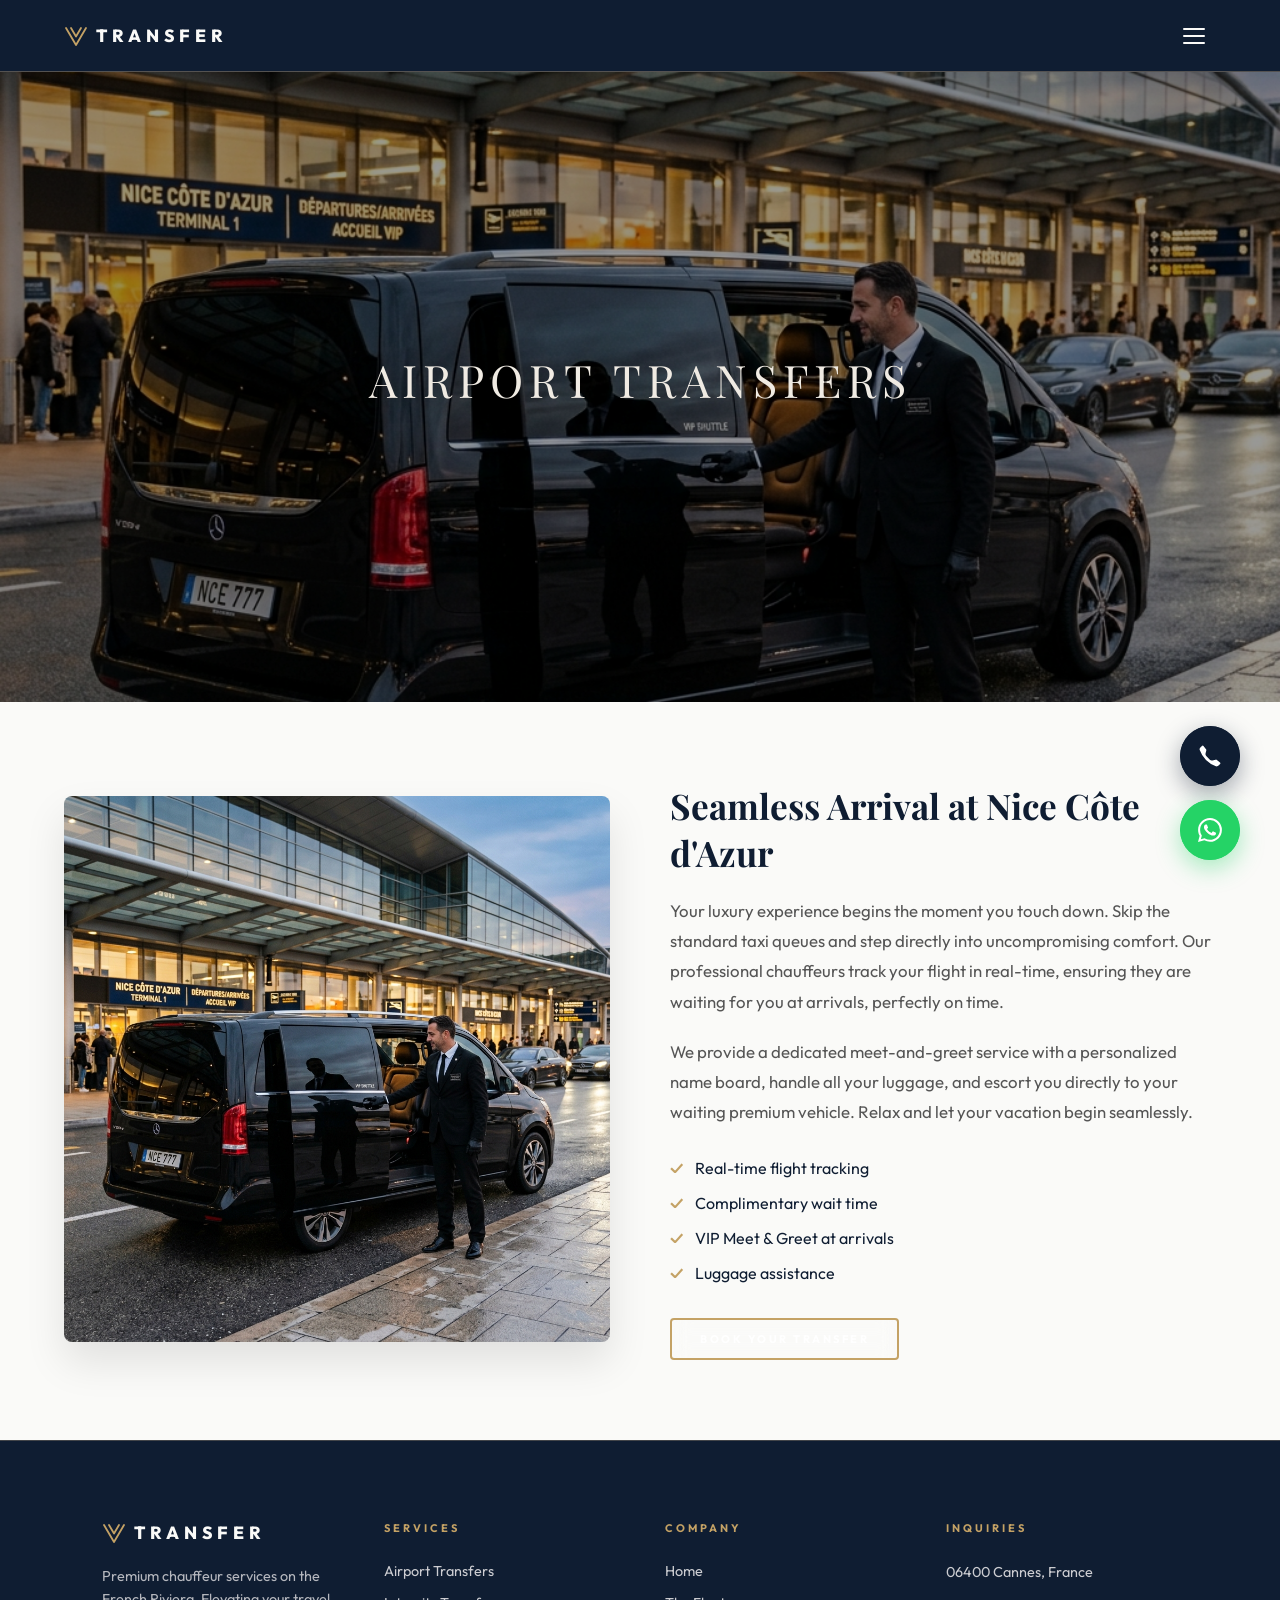
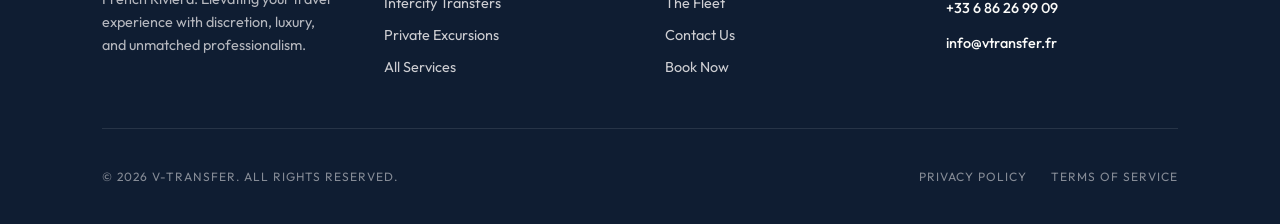
==== commit 437a956f: "fix: simplify Tours nav item to plain link, remove dropdown and chevron" ====
--- a/airport-transfers.html
+++ b/airport-transfers.html
@@ -31,16 +31,7 @@
             <li><a href="index.html#home" data-i18n="nav.home">Home</a></li>
             <li><a href="index.html#fleet" data-i18n="nav.fleet">Fleet</a></li>
             <li><a href="index.html#routes">Routes</a></li>
-            <li class="has-dropdown">
-                <a href="private-excursions.html#tours">Tours <span class="nav-dropdown-chevron"></span></a>
-                <div class="nav-dropdown">
-                    <a href="private-excursions.html#tours">Saint-Tropez & Château d'Esclans <span class="nav-dropdown-badge">1 Day</span></a>
-                    <a href="private-excursions.html#tours">French Riviera Signature Day <span class="nav-dropdown-badge">1 Day</span></a>
-                    <a href="private-excursions.html#tours">Saint-Tropez & Gems of the Var <span class="nav-dropdown-badge">2 Days</span></a>
-                    <div class="nav-dropdown-divider"></div>
-                    <a href="private-excursions.html" class="nav-dropdown-view-all">View All Excursions →</a>
-                </div>
-            </li>
+            <li><a href="private-excursions.html#tours">Tours</a></li>
             <li><a href="services.html" data-i18n="nav.services">Services</a></li>
             <li><a href="index.html#faq">FAQ</a></li>
             <li><a href="index.html#contact" data-i18n="nav.contact">Contact</a></li>
--- a/style.css
+++ b/style.css
@@ -130,140 +130,6 @@
     color: var(--champagne-bronze);
 }
 
-/* --- NAV DROPDOWN (Tours) --- */
-.navBar li.has-dropdown {
-    position: relative;
-}
-
-.navBar li.has-dropdown > a {
-    display: flex;
-    align-items: center;
-    gap: 5px;
-}
-
-.navBar li.has-dropdown > a::before {
-    content: none;
-}
-
-.navBar .nav-dropdown-chevron {
-    display: inline-block;
-    width: 8px;
-    height: 5px;
-    border-left: 1.5px solid currentColor;
-    border-bottom: 1.5px solid currentColor;
-    border-right: none;
-    border-top: none;
-    transform: rotate(-45deg) translateY(-1px);
-    transition: transform 0.3s ease;
-    flex-shrink: 0;
-}
-
-.navBar li.has-dropdown:hover .nav-dropdown-chevron {
-    transform: rotate(135deg) translateY(-1px);
-}
-
-.nav-dropdown {
-    position: absolute;
-    top: calc(100% + 16px);
-    left: 50%;
-    transform: translateX(-50%) translateY(8px);
-    background: rgba(8, 22, 42, 0.97);
-    border: 1px solid rgba(188, 163, 127, 0.25);
-    box-shadow: 0 20px 50px rgba(0,0,0,0.45), 0 1px 0 rgba(188,163,127,0.15) inset;
-    border-radius: 6px;
-    padding: 10px 0;
-    opacity: 0;
-    visibility: hidden;
-    transition: all 0.35s cubic-bezier(0.165, 0.84, 0.44, 1);
-    min-width: 220px;
-    z-index: 2000;
-    backdrop-filter: blur(12px);
-}
-
-.nav-dropdown::before {
-    content: '';
-    position: absolute;
-    top: -6px;
-    left: 50%;
-    transform: translateX(-50%) rotate(45deg);
-    width: 10px;
-    height: 10px;
-    background: rgba(8, 22, 42, 0.97);
-    border-left: 1px solid rgba(188, 163, 127, 0.25);
-    border-top: 1px solid rgba(188, 163, 127, 0.25);
-}
-
-.navBar li.has-dropdown:hover .nav-dropdown {
-    opacity: 1;
-    visibility: visible;
-    transform: translateX(-50%) translateY(0);
-}
-
-.nav-dropdown a {
-    display: flex !important;
-    align-items: flex-start !important;
-    gap: 10px !important;
-    padding: 11px 20px !important;
-    color: rgba(255,255,255,0.78) !important;
-    font-size: 10px !important;
-    font-weight: 600 !important;
-    letter-spacing: 1.8px !important;
-    text-transform: uppercase !important;
-    text-decoration: none !important;
-    white-space: nowrap !important;
-    transition: color 0.25s ease, background 0.25s ease !important;
-    border-left: 2px solid transparent !important;
-    line-height: 1.4 !important;
-}
-
-.nav-dropdown a::after {
-    display: none !important;
-}
-
-.nav-dropdown a:hover {
-    color: var(--champagne-bronze) !important;
-    background: rgba(188, 163, 127, 0.07) !important;
-    border-left-color: var(--champagne-bronze) !important;
-}
-
-.nav-dropdown .nav-dropdown-badge {
-    font-size: 8px;
-    letter-spacing: 1px;
-    color: var(--champagne-bronze);
-    background: rgba(188, 163, 127, 0.12);
-    border: 1px solid rgba(188, 163, 127, 0.3);
-    border-radius: 3px;
-    padding: 1px 5px;
-    text-transform: uppercase;
-    white-space: nowrap;
-    flex-shrink: 0;
-    margin-top: 1px;
-    font-weight: 700;
-}
-
-.nav-dropdown-divider {
-    height: 1px;
-    background: rgba(188, 163, 127, 0.12);
-    margin: 6px 18px;
-}
-
-.nav-dropdown-view-all {
-    display: flex !important;
-    align-items: center !important;
-    justify-content: center !important;
-    padding: 10px 20px !important;
-    color: var(--champagne-bronze) !important;
-    font-size: 9px !important;
-    letter-spacing: 2px !important;
-    border-left: none !important;
-    opacity: 0.85;
-}
-
-.nav-dropdown-view-all:hover {
-    opacity: 1;
-    background: rgba(188, 163, 127, 0.1) !important;
-    border-left: none !important;
-}
 
 .requestButton {
     display: flex;
